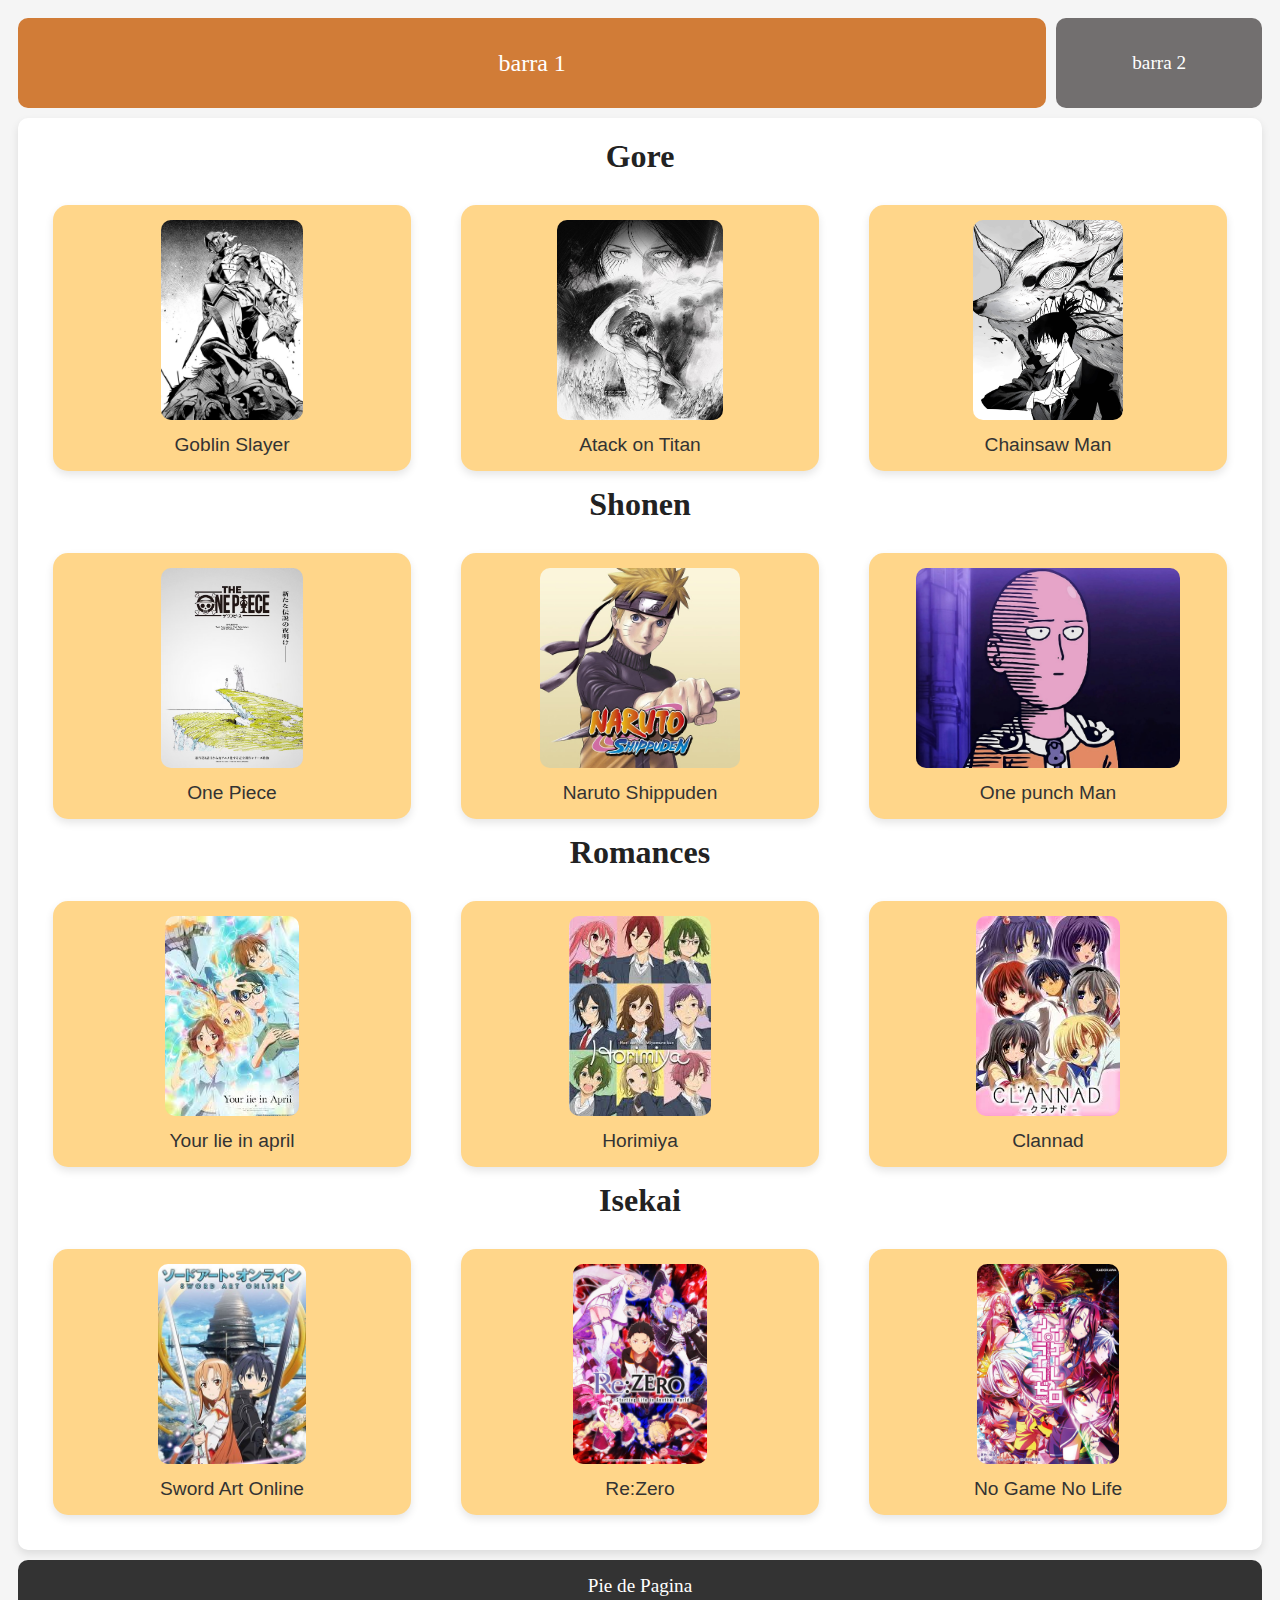
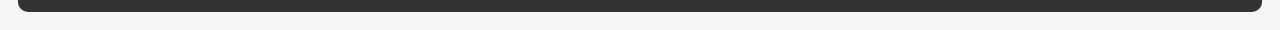
==== index.html @ 7346b4ca "Angel: Se ha retocado todo el css, y se han creado las media queris. Txt con tareas restantes actual" ====
<!DOCTYPE html>
<html lang="es">

<head>
    <meta charset="UTF-8">
    <meta name="viewport" content="width=device-width, initial-scale=1.0">
    <title>CSS Grid Layout</title>
    <link rel="stylesheet" href="./css/estructura.css">

</head>

<body>
    <div class="grid-container">
        <nav id="barra1">
            barra 1
        </nav>
        <nav id="barra2">
            barra 2
        </nav>
        <main class="main-content">

            <h2>Gore</h2> <!--Titulo de la seccion-->
            <div class="categorias">
                <div class="div">
                    <img src="img/Goblin slayer.jpg" alt="Señor con trauma de duendes y asesino con altas capacidades">
                    <p>Goblin Slayer</p>
                </div>
                <div class="div">
                    <img src="img/AOT.jpg" alt="Chaval que quiere salvar el mundo y hace un genocidio">
                    <p>Atack on Titan</p>
                </div>
                <div class="div">
                    <img src="img/Elmotosierro.jpg" alt="Un chaval mitad motosierra muy simp">
                    <p>Chainsaw Man</p>
                </div>
            </div>
            
            <h2>Shonen</h2> <!--Titulo de la seccion-->
            <div class="categorias">
                <div class="div">
                    <img src="img/onepiece.avif" alt="Señor con trauma de duendes y asesino con altas capacidades">
                    <p>One Piece</p>
                </div>
                <div class="div">
                    <img src="img/naruto.jpg" alt="Chaval que quiere salvar el mundo y hace un genocidio">
                    <p>Naruto Shippuden</p>
                </div>
                <div class="div">
                    <img src="img/onepunch.jpg" alt="Un chaval mitad motosierra muy simp">
                    <p>One punch Man</p>
                </div>
            </div>

            <h2>Romances</h2>
            <div class="categorias">
                <div class="div">
                    <img src="img\yourlieinapril.jpeg" alt="">
                    <p>Your lie in april</p>
                </div>
                <div class="div">
                    <img src="img\horimiya.jpeg" alt="">
                    <p>Horimiya</p>
                </div>
                <div class="div">
                    <img src="img\clannad.jpeg" alt="">
                    <p>Clannad</p>
                </div>
            </div>

            <h2>Isekai</h2>
            <div class="categorias">
                <div class="div">
                    <img src="img\swordartonline.jpg" alt="">
                    <p>Sword Art Online</p>
                </div>
                <div class="div">
                    <img src="img/rezero.jpg" alt="">
                    <p>Re:Zero</p>
                </div>
                <div class="div">
                    <img src="img/nogamenolife.jpg" alt="">
                    <p>No Game No Life</p>
                </div>
            </div>


        </main>

        <footer class="footer">Pie de Pagina</footer>
    </div>
</body>

</html>
---- css/estructura.css ----
:root {
    --color-fondo: #f5f5f5; /*voy a poner este color que esta mas visual*/
    --barra-1: #d17c37; /*color cualquiera para la barra, me es igual cual*/
    --barra-2: #726f6f; /*una sombrica a los efectos*/
    --series-color-fondo: #ffd68a; /*este para las tarjetas de los animes para que resalte algo*/
    --text-color: #333; /*un negro o gris para el texto*/
    --font-family-texto: 'Arial', sans-serif;
    --font-family-titulos: 'Times New Roman', Times, serif;
}

* {
    margin: 0;
    padding: 0;
    box-sizing: border-box;
}

html {
    background-color: var(--color-fondo);
}

/* Contenedor principal */
.grid-container {
    display: grid;
    grid-template-areas:
        "barra1 barra2"
        "main-content main-content"
        "footer footer";
    grid-template-rows: 10vh 1fr auto;
    grid-template-columns: 5fr 1fr;
    min-height: 100vh;
    margin: 2vh;
    gap: 10px;
}

/*estilos de las barras de busqueda, la 1 es la grande y 2 la pequeña*/
#barra1 {
    grid-area: barra1;
    background-color: var(--barra-1);
    color: white;
    text-align: center;
    display: flex;
    justify-content: center;
    align-items: center;
    font-size: 1.5rem;
    border-radius: 10px;
}

#barra2 {
    grid-area: barra2;
    background-color: var(--barra-2);
    color: white;
    display: flex;
    justify-content: center;
    align-items: center;
    font-size: 1.2rem;
    border-radius: 10px;
}

/*el main content es donde va todo y el footer lo dejamos sencillito*/
.main-content {
    grid-area: main-content;
    background-color: #fff;
    padding: 20px;
    border-radius: 10px;
    box-shadow: 0 4px 8px rgba(0, 0, 0, 0.1);
}

.footer {
    grid-area: footer;
    background-color: #333;
    color: white;
    text-align: center;
    padding: 15px;
    border-radius: 10px;
    font-size: 1.2rem;
}

/*aqui para las series, si te gusta de otra forma lo cambias tu*/
.div {
    background-color: var(--series-color-fondo);
    border-radius: 15px;
    box-shadow: 0 4px 8px rgba(0, 0, 0, 0.1);
    padding: 15px;
    margin: 15px;
    text-align: center;
    transition: transform 0.3s, box-shadow 0.3s;
}

/*de efecto dejo el hover que es el que dimos el año pasado, asi que se levanta*/
.div:hover {
    transform: translateY(-10px);
    box-shadow: 0 8px 16px rgba(0, 0, 0, 0.6);
}

.div img {
    max-width: 100%;
    height: 200px;
    border-radius: 10px;
    object-fit: cover;
}

p {
    font-size: 1.2em;
    font-family: var(--font-family-texto);
    color: var(--text-color);
    margin-top: 10px;
}

h2 {
    font-size: 2rem;
    font-family: var(--font-family-titulos);
    margin-bottom: 15px;
    color: #222;
    text-align: center;
}

/*abajo por ultimo hacemos los media queris*/
/* contenedor de las diferentes series que estan en divs */
.categorias {
    display: grid;
    gap: 20px;
    justify-content: center;
}

/* el media queri grande en 3 columnas */
@media (min-width: 1024px) {
    .categorias {
        grid-template-columns: repeat(3, 1fr);
    }
}

/* el media queri mediano en 2 columnas */
@media (min-width: 768px) and (max-width: 1023px) {
    .categorias {
        grid-template-columns: repeat(2, 1fr);
    }
}

/* el media queri pequeño en 1 columna */
@media (max-width: 767px) {
    .categorias {
        grid-template-columns: 1fr;
    }
}
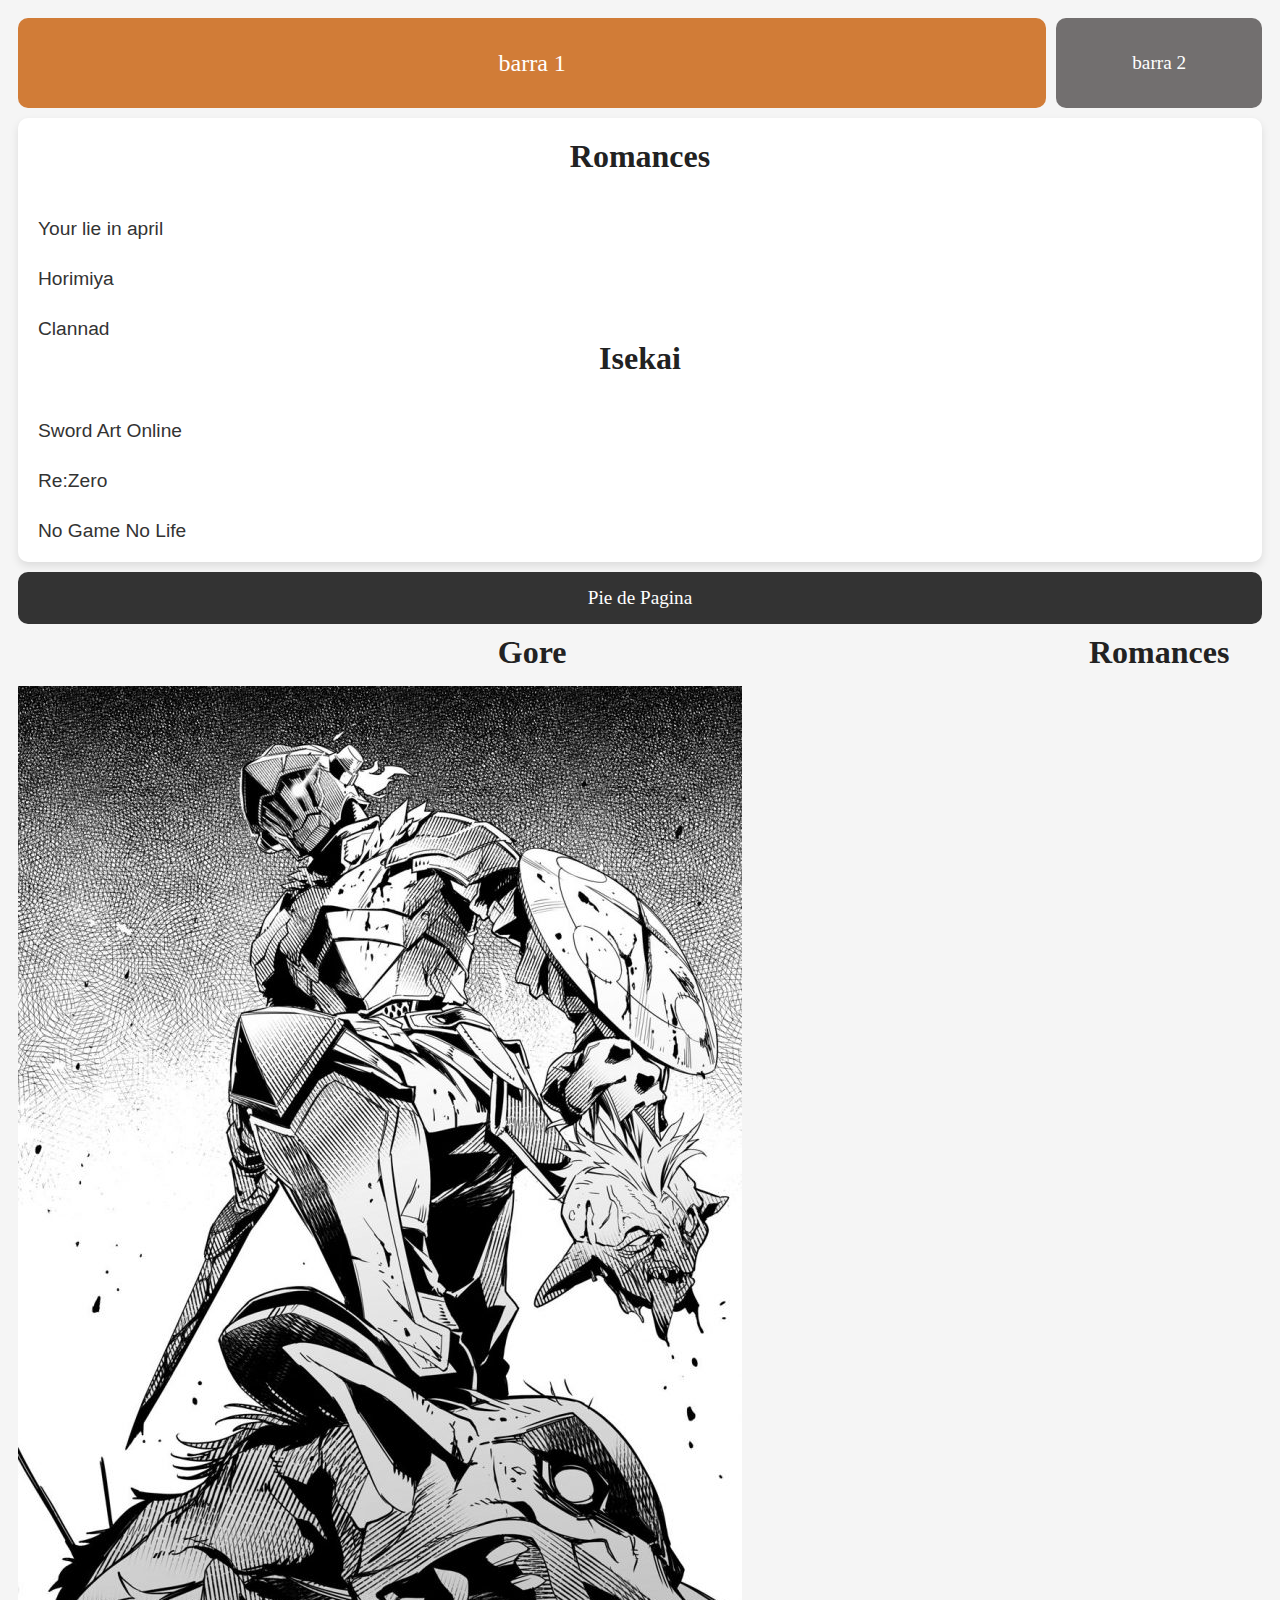
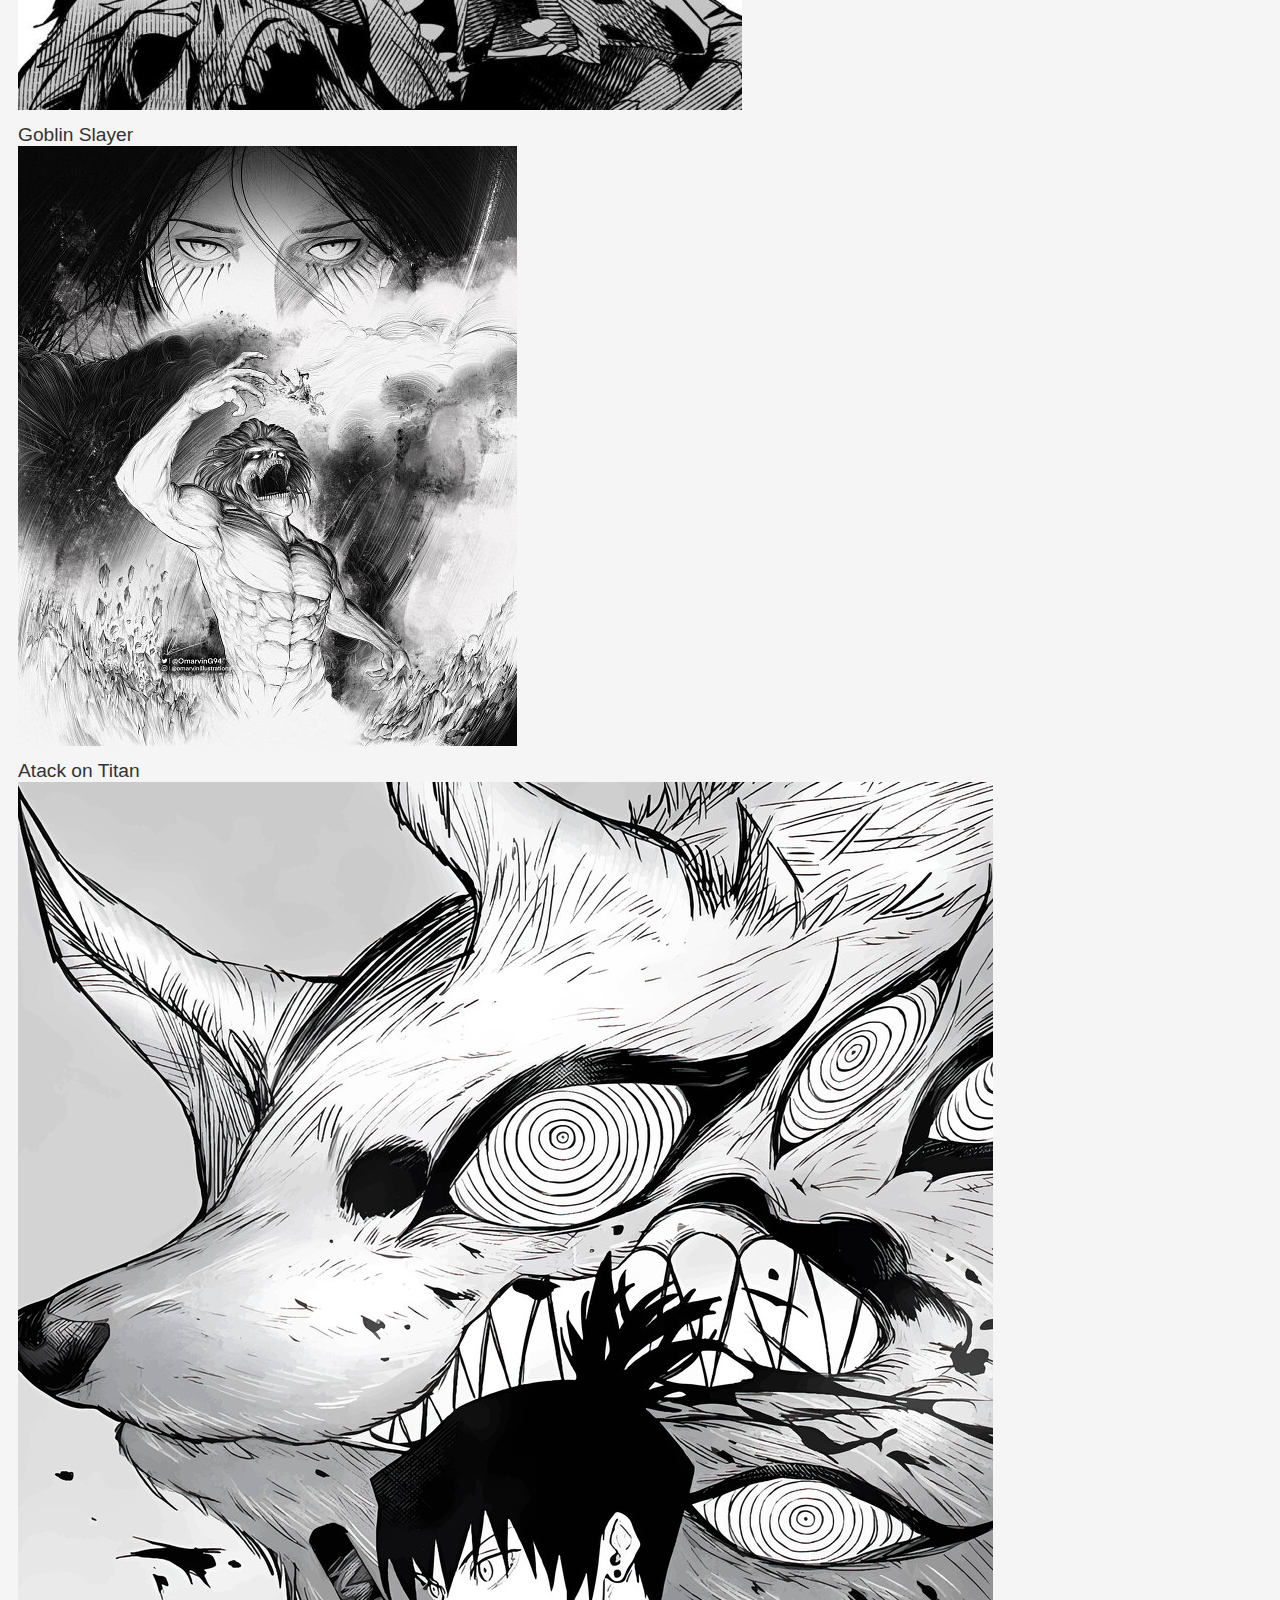
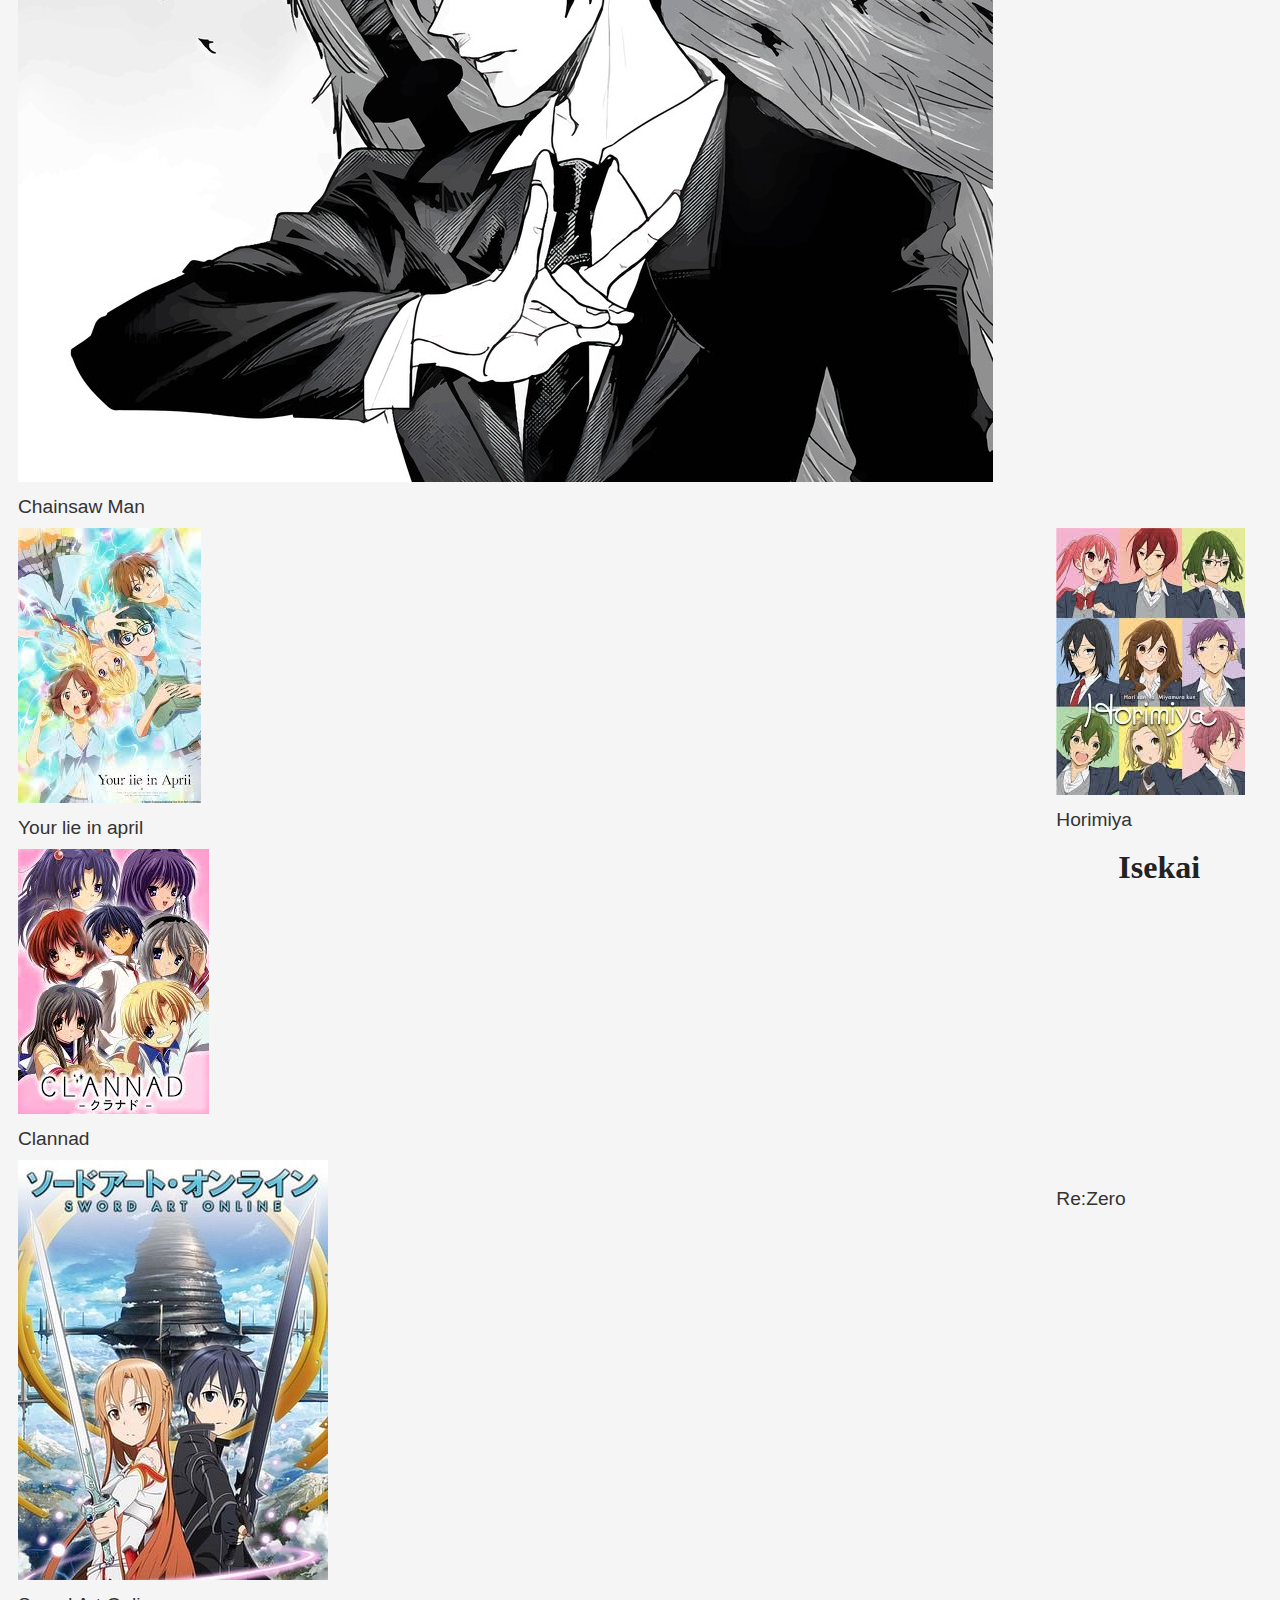
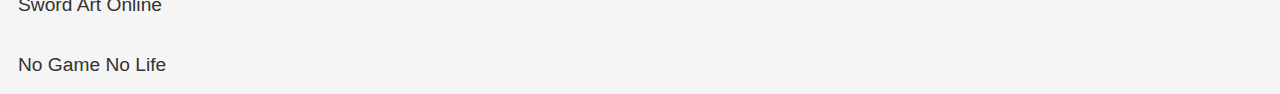
==== commit 68043170: "Pagina detalle creada." ====
--- a/index.html
+++ b/index.html
@@ -1,6 +1,5 @@
 <!DOCTYPE html>
 <html lang="es">
-
 <head>
     <meta charset="UTF-8">
     <meta name="viewport" content="width=device-width, initial-scale=1.0">
@@ -8,86 +7,90 @@
     <link rel="stylesheet" href="./css/estructura.css">
 
 </head>
+<body>
+<div class="grid-container">
+    <nav id="barra1">
+        barra 1
+    </nav>
+    <nav id="barra2">
+        barra 2
+    </nav>
+    <main class="main-content">
+        <h2>Romances</h2>
+        <div class="img">
+            <img src="C:\Users\GoodTester24\Desktop\LM\jhanime\img\yourlieinapril.jpeg" alt="">
+            <p>Your lie in april</p>  
+        </div>
+        <div class="img">
+            <img src="C:\Users\GoodTester24\Desktop\LM\jhanime\img\horimiya.jpeg" alt="">
+            <p>Horimiya</p>  
+        </div>
+        <div class="img">
+            <img src="C:\Users\GoodTester24\Desktop\LM\jhanime\img\clannad.jpeg" alt="">
+            <p>Clannad</p>  
+        </div>
+        <h2>Isekai</h2>
+        <div class="img">
+            <img src="C:\Users\GoodTester24\Desktop\LM\jhanime\img\swordartonline.jpg" alt="">
+            <p>Sword Art Online</p>  
+        </div>
+        <div class="img">
+            <img src="C:\Users\GoodTester24\Desktop\LM\jhanime\img" alt="">
+            <p>Re:Zero</p>  
+        </div>
+        <div class="img">
+            <img src="C:\Users\GoodTester24\Desktop\LM\jhanime\img" alt="">
+            <p>No Game No Life</p>  
+        </div>
+    </main>
 
-<body>
-    <div class="grid-container">
-        <nav id="barra1">
-            barra 1
-        </nav>
-        <nav id="barra2">
-            barra 2
-        </nav>
-        <main class="main-content">
+        
+        <div id="categorias">
+            <h2>Gore</h2> <!--Titulo de la seccion-->
 
-            <h2>Gore</h2> <!--Titulo de la seccion-->
-            <div class="categorias">
-                <div class="div">
-                    <img src="img/Goblin slayer.jpg" alt="Señor con trauma de duendes y asesino con altas capacidades">
-                    <p>Goblin Slayer</p>
-                </div>
-                <div class="div">
-                    <img src="img/AOT.jpg" alt="Chaval que quiere salvar el mundo y hace un genocidio">
-                    <p>Atack on Titan</p>
-                </div>
-                <div class="div">
-                    <img src="img/Elmotosierro.jpg" alt="Un chaval mitad motosierra muy simp">
-                    <p>Chainsaw Man</p>
-                </div>
+            <div class="img">
+                <img src="img/Goblin slayer.jpg" alt="Señor con trauma de duendes y asesino con altas capacidades">
+                <p>Goblin Slayer</p>
             </div>
-            
-            <h2>Shonen</h2> <!--Titulo de la seccion-->
-            <div class="categorias">
-                <div class="div">
-                    <img src="img/onepiece.avif" alt="Señor con trauma de duendes y asesino con altas capacidades">
-                    <p>One Piece</p>
-                </div>
-                <div class="div">
-                    <img src="img/naruto.jpg" alt="Chaval que quiere salvar el mundo y hace un genocidio">
-                    <p>Naruto Shippuden</p>
-                </div>
-                <div class="div">
-                    <img src="img/onepunch.jpg" alt="Un chaval mitad motosierra muy simp">
-                    <p>One punch Man</p>
-                </div>
+            <div class="img">
+                <img src="img/AOT.jpg" alt="Chaval que quiere salvar el mundo y hace un genocidio">
+                <p>Atack on Titan</p>
             </div>
+            <div class="img">
+                <img src="img/Elmotosierro.jpg" alt="Un chaval mitad motosierra muy simp">
+                <p>Chainsaw Man</p>
+            </div>
+        </div>
 
-            <h2>Romances</h2>
-            <div class="categorias">
-                <div class="div">
-                    <img src="img\yourlieinapril.jpeg" alt="">
-                    <p>Your lie in april</p>
-                </div>
-                <div class="div">
-                    <img src="img\horimiya.jpeg" alt="">
-                    <p>Horimiya</p>
-                </div>
-                <div class="div">
-                    <img src="img\clannad.jpeg" alt="">
-                    <p>Clannad</p>
-                </div>
-            </div>
+        <h2>Romances</h2>
+        <div class="img">
+            <img src="img\yourlieinapril.jpeg" alt="">
+            <p>Your lie in april</p>
+        </div>
+        <div class="img">
+            <img src="img\horimiya.jpeg" alt="">
+            <p>Horimiya</p>
+        </div>
+        <div class="img">
+            <img src="img\clannad.jpeg" alt="">
+            <p>Clannad</p>
+        </div>
+        <h2>Isekai</h2>
+        <div class="img">
+            <img src="img\swordartonline.jpg" alt="">
+            <p>Sword Art Online</p>
+        </div>
+        <div class="img">
+            <img src="img" alt="">
+            <p>Re:Zero</p>
+        </div>
+        <div class="img">
+            <img src="img" alt="">
+            <p>No Game No Life</p>
+        </div>
+    </main>
 
-            <h2>Isekai</h2>
-            <div class="categorias">
-                <div class="div">
-                    <img src="img\swordartonline.jpg" alt="">
-                    <p>Sword Art Online</p>
-                </div>
-                <div class="div">
-                    <img src="img/rezero.jpg" alt="">
-                    <p>Re:Zero</p>
-                </div>
-                <div class="div">
-                    <img src="img/nogamenolife.jpg" alt="">
-                    <p>No Game No Life</p>
-                </div>
-            </div>
-
-
-        </main>
-
-        <footer class="footer">Pie de Pagina</footer>
-    </div>
+    <footer class="footer">Pie de Pagina</footer>
+</div>
 </body>
-
 </html>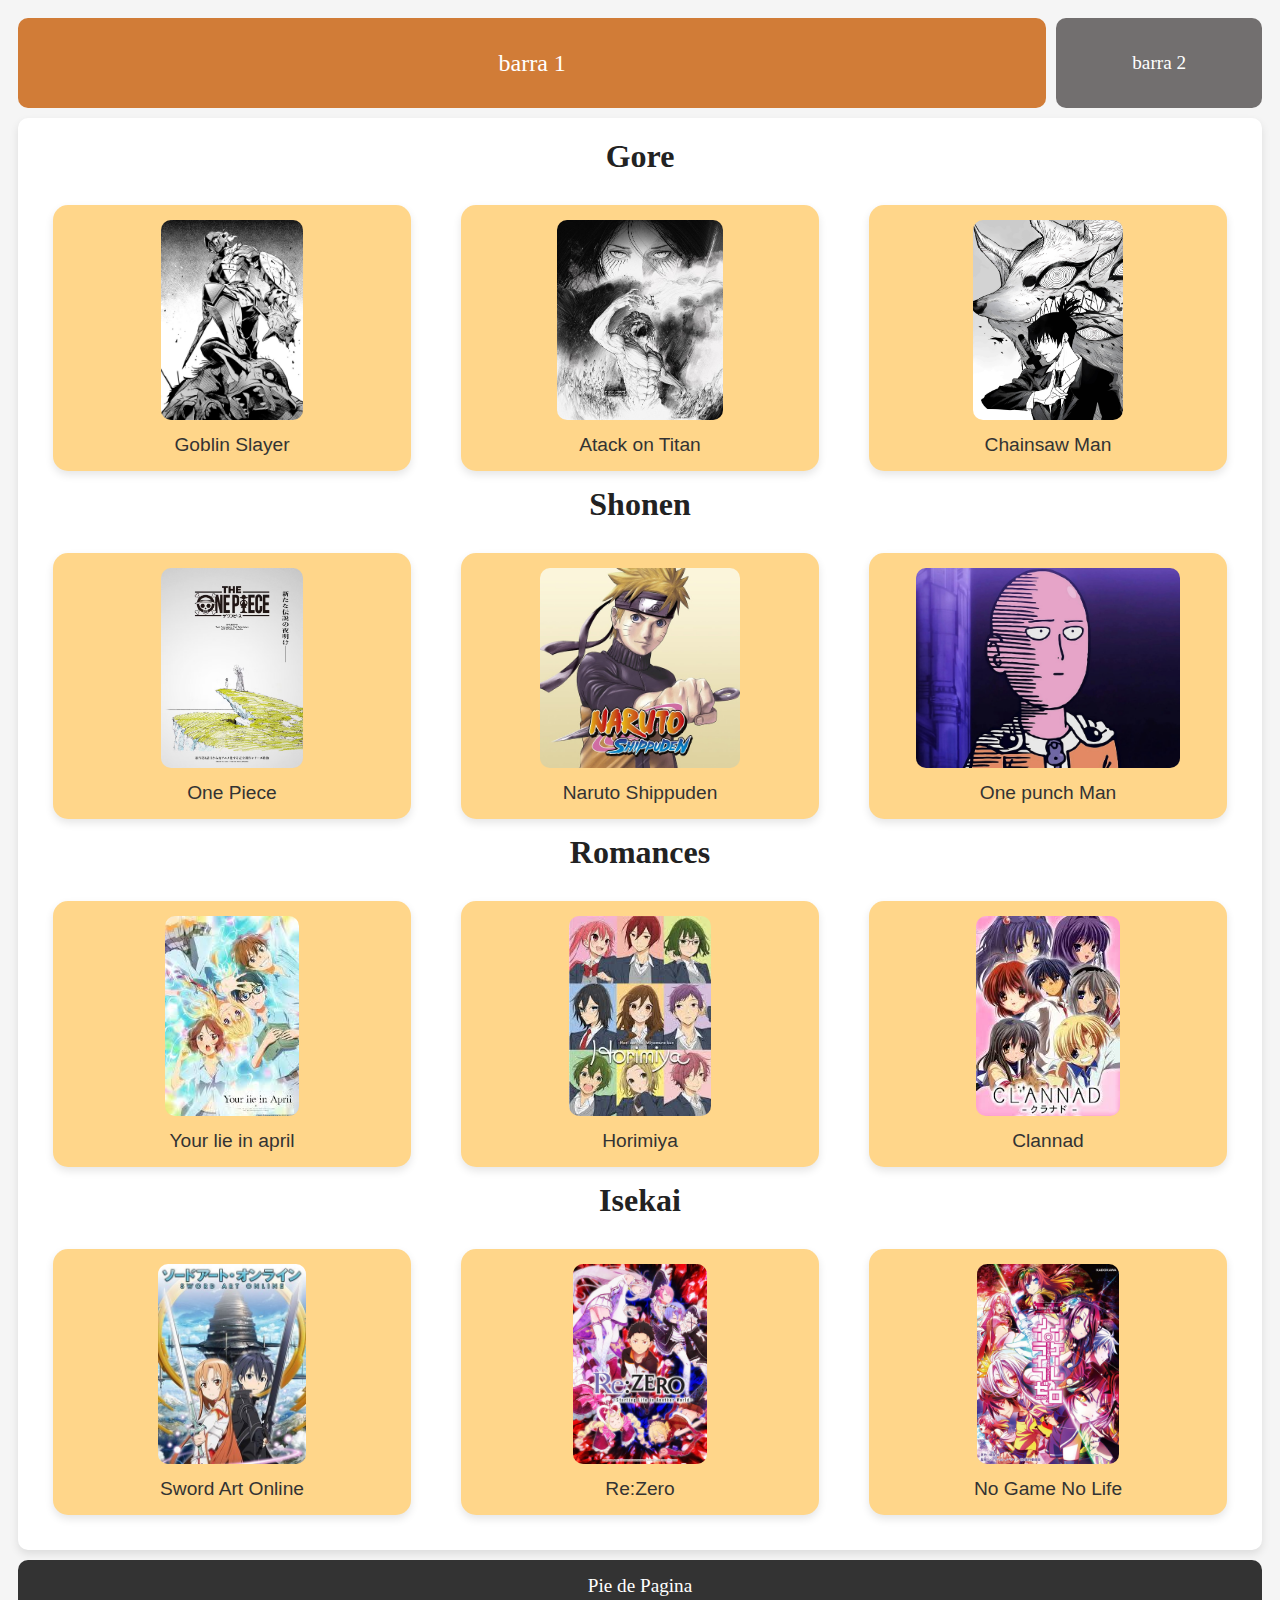
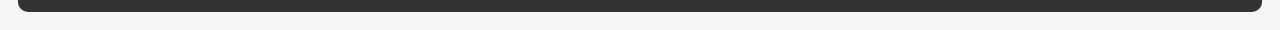
==== commit 60ffb77c: "Commit merge cambios Angel y Azael" ====
--- a/index.html
+++ b/index.html
@@ -1,5 +1,6 @@
 <!DOCTYPE html>
 <html lang="es">
+
 <head>
     <meta charset="UTF-8">
     <meta name="viewport" content="width=device-width, initial-scale=1.0">
@@ -7,90 +8,86 @@
     <link rel="stylesheet" href="./css/estructura.css">
 
 </head>
+
 <body>
-<div class="grid-container">
-    <nav id="barra1">
-        barra 1
-    </nav>
-    <nav id="barra2">
-        barra 2
-    </nav>
-    <main class="main-content">
-        <h2>Romances</h2>
-        <div class="img">
-            <img src="C:\Users\GoodTester24\Desktop\LM\jhanime\img\yourlieinapril.jpeg" alt="">
-            <p>Your lie in april</p>  
-        </div>
-        <div class="img">
-            <img src="C:\Users\GoodTester24\Desktop\LM\jhanime\img\horimiya.jpeg" alt="">
-            <p>Horimiya</p>  
-        </div>
-        <div class="img">
-            <img src="C:\Users\GoodTester24\Desktop\LM\jhanime\img\clannad.jpeg" alt="">
-            <p>Clannad</p>  
-        </div>
-        <h2>Isekai</h2>
-        <div class="img">
-            <img src="C:\Users\GoodTester24\Desktop\LM\jhanime\img\swordartonline.jpg" alt="">
-            <p>Sword Art Online</p>  
-        </div>
-        <div class="img">
-            <img src="C:\Users\GoodTester24\Desktop\LM\jhanime\img" alt="">
-            <p>Re:Zero</p>  
-        </div>
-        <div class="img">
-            <img src="C:\Users\GoodTester24\Desktop\LM\jhanime\img" alt="">
-            <p>No Game No Life</p>  
-        </div>
-    </main>
+    <div class="grid-container">
+        <nav id="barra1">
+            barra 1
+        </nav>
+        <nav id="barra2">
+            barra 2
+        </nav>
+        <main class="main-content">
 
-        
-        <div id="categorias">
             <h2>Gore</h2> <!--Titulo de la seccion-->
+            <div class="categorias">
+                <div class="div">
+                    <img src="img/Goblin slayer.jpg" alt="Señor con trauma de duendes y asesino con altas capacidades">
+                    <p>Goblin Slayer</p>
+                </div>
+                <div class="div">
+                    <img src="img/AOT.jpg" alt="Chaval que quiere salvar el mundo y hace un genocidio">
+                    <p>Atack on Titan</p>
+                </div>
+                <div class="div">
+                    <img src="img/Elmotosierro.jpg" alt="Un chaval mitad motosierra muy simp">
+                    <p>Chainsaw Man</p>
+                </div>
+            </div>
+            
+            <h2>Shonen</h2> <!--Titulo de la seccion-->
+            <div class="categorias">
+                <div class="div">
+                    <img src="img/onepiece.avif" alt="Señor con trauma de duendes y asesino con altas capacidades">
+                    <p>One Piece</p>
+                </div>
+                <div class="div">
+                    <img src="img/naruto.jpg" alt="Chaval que quiere salvar el mundo y hace un genocidio">
+                    <p>Naruto Shippuden</p>
+                </div>
+                <div class="div">
+                    <img src="img/onepunch.jpg" alt="Un chaval mitad motosierra muy simp">
+                    <p>One punch Man</p>
+                </div>
+            </div>
 
-            <div class="img">
-                <img src="img/Goblin slayer.jpg" alt="Señor con trauma de duendes y asesino con altas capacidades">
-                <p>Goblin Slayer</p>
+            <h2>Romances</h2>
+            <div class="categorias">
+                <div class="div">
+                    <img src="img\yourlieinapril.jpeg" alt="">
+                    <p>Your lie in april</p>
+                </div>
+                <div class="div">
+                    <img src="img\horimiya.jpeg" alt="">
+                    <p>Horimiya</p>
+                </div>
+                <div class="div">
+                    <img src="img\clannad.jpeg" alt="">
+                    <p>Clannad</p>
+                </div>
             </div>
-            <div class="img">
-                <img src="img/AOT.jpg" alt="Chaval que quiere salvar el mundo y hace un genocidio">
-                <p>Atack on Titan</p>
+
+            <h2>Isekai</h2>
+            <div class="categorias">
+                <div class="div">
+                    <img src="img\swordartonline.jpg" alt="">
+                    <p>Sword Art Online</p>
+                </div>
+                <div class="div">
+                    <img src="img/rezero.jpg" alt="">
+                    <p>Re:Zero</p>
+                </div>
+                <div class="div">
+                    <img src="img/nogamenolife.jpg" alt="">
+                    <p>No Game No Life</p>
+                </div>
             </div>
-            <div class="img">
-                <img src="img/Elmotosierro.jpg" alt="Un chaval mitad motosierra muy simp">
-                <p>Chainsaw Man</p>
-            </div>
-        </div>
 
-        <h2>Romances</h2>
-        <div class="img">
-            <img src="img\yourlieinapril.jpeg" alt="">
-            <p>Your lie in april</p>
-        </div>
-        <div class="img">
-            <img src="img\horimiya.jpeg" alt="">
-            <p>Horimiya</p>
-        </div>
-        <div class="img">
-            <img src="img\clannad.jpeg" alt="">
-            <p>Clannad</p>
-        </div>
-        <h2>Isekai</h2>
-        <div class="img">
-            <img src="img\swordartonline.jpg" alt="">
-            <p>Sword Art Online</p>
-        </div>
-        <div class="img">
-            <img src="img" alt="">
-            <p>Re:Zero</p>
-        </div>
-        <div class="img">
-            <img src="img" alt="">
-            <p>No Game No Life</p>
-        </div>
-    </main>
 
-    <footer class="footer">Pie de Pagina</footer>
-</div>
+        </main>
+
+        <footer class="footer">Pie de Pagina</footer>
+    </div>
 </body>
+
 </html>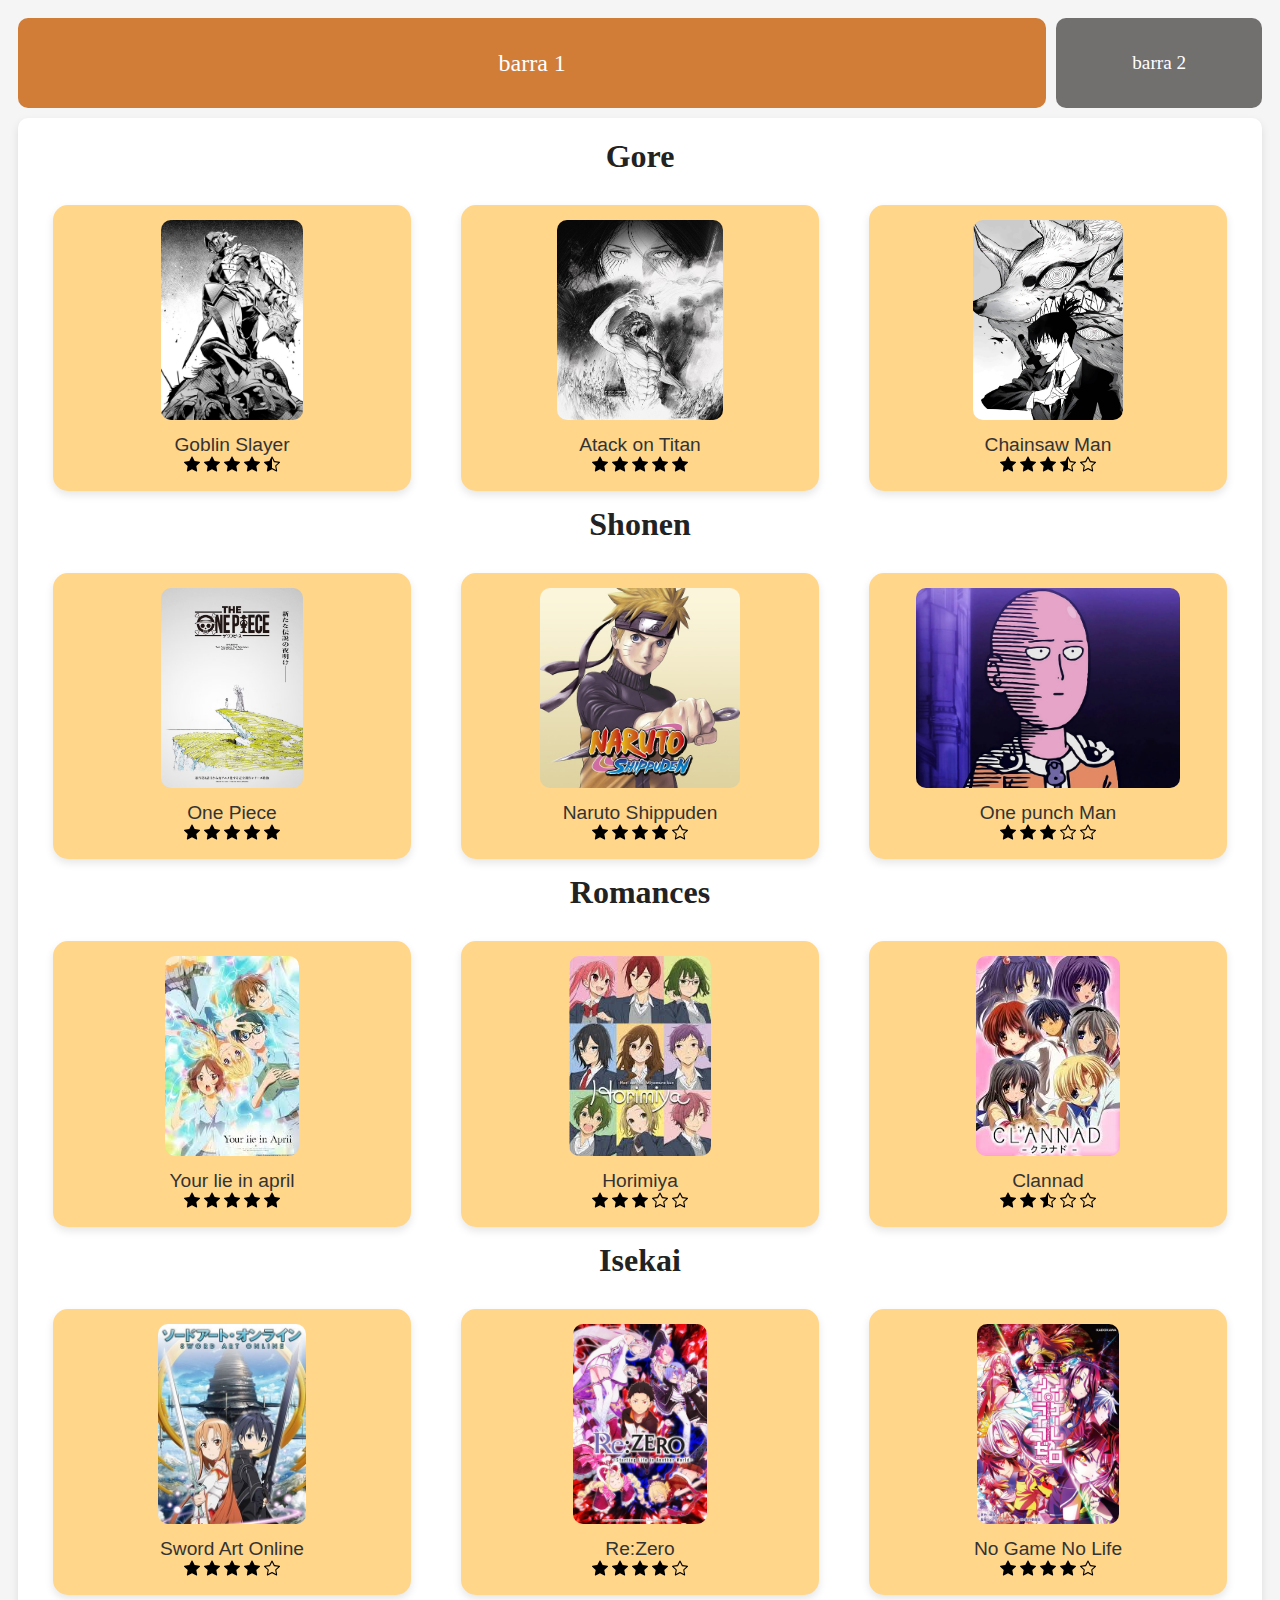
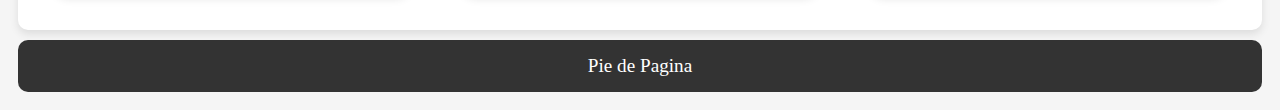
==== commit c974c275: "Estrellitas del bootstrap añadidas -Angel." ====
--- a/index.html
+++ b/index.html
@@ -24,30 +24,181 @@
                 <div class="div">
                     <img src="img/Goblin slayer.jpg" alt="Señor con trauma de duendes y asesino con altas capacidades">
                     <p>Goblin Slayer</p>
+                    <svg xmlns="http://www.w3.org/2000/svg" width="16" height="16" fill="currentColor"
+                        class="bi bi-star-fill" viewBox="0 0 16 16">
+                        <path
+                            d="M3.612 15.443c-.386.198-.824-.149-.746-.592l.83-4.73L.173 6.765c-.329-.314-.158-.888.283-.95l4.898-.696L7.538.792c.197-.39.73-.39.927 0l2.184 4.327 4.898.696c.441.062.612.636.282.95l-3.522 3.356.83 4.73c.078.443-.36.79-.746.592L8 13.187l-4.389 2.256z" />
+                    </svg>
+                    <svg xmlns="http://www.w3.org/2000/svg" width="16" height="16" fill="currentColor"
+                        class="bi bi-star-fill" viewBox="0 0 16 16">
+                        <path
+                            d="M3.612 15.443c-.386.198-.824-.149-.746-.592l.83-4.73L.173 6.765c-.329-.314-.158-.888.283-.95l4.898-.696L7.538.792c.197-.39.73-.39.927 0l2.184 4.327 4.898.696c.441.062.612.636.282.95l-3.522 3.356.83 4.73c.078.443-.36.79-.746.592L8 13.187l-4.389 2.256z" />
+                    </svg>
+                    <svg xmlns="http://www.w3.org/2000/svg" width="16" height="16" fill="currentColor"
+                        class="bi bi-star-fill" viewBox="0 0 16 16">
+                        <path
+                            d="M3.612 15.443c-.386.198-.824-.149-.746-.592l.83-4.73L.173 6.765c-.329-.314-.158-.888.283-.95l4.898-.696L7.538.792c.197-.39.73-.39.927 0l2.184 4.327 4.898.696c.441.062.612.636.282.95l-3.522 3.356.83 4.73c.078.443-.36.79-.746.592L8 13.187l-4.389 2.256z" />
+                    </svg>
+                    <svg xmlns="http://www.w3.org/2000/svg" width="16" height="16" fill="currentColor"
+                        class="bi bi-star-fill" viewBox="0 0 16 16">
+                        <path
+                            d="M3.612 15.443c-.386.198-.824-.149-.746-.592l.83-4.73L.173 6.765c-.329-.314-.158-.888.283-.95l4.898-.696L7.538.792c.197-.39.73-.39.927 0l2.184 4.327 4.898.696c.441.062.612.636.282.95l-3.522 3.356.83 4.73c.078.443-.36.79-.746.592L8 13.187l-4.389 2.256z" />
+                    </svg>
+                    <svg xmlns="http://www.w3.org/2000/svg" width="16" height="16" fill="currentColor"
+                        class="bi bi-star-half" viewBox="0 0 16 16">
+                        <path
+                            d="M5.354 5.119 7.538.792A.52.52 0 0 1 8 .5c.183 0 .366.097.465.292l2.184 4.327 4.898.696A.54.54 0 0 1 16 6.32a.55.55 0 0 1-.17.445l-3.523 3.356.83 4.73c.078.443-.36.79-.746.592L8 13.187l-4.389 2.256a.5.5 0 0 1-.146.05c-.342.06-.668-.254-.6-.642l.83-4.73L.173 6.765a.55.55 0 0 1-.172-.403.6.6 0 0 1 .085-.302.51.51 0 0 1 .37-.245zM8 12.027a.5.5 0 0 1 .232.056l3.686 1.894-.694-3.957a.56.56 0 0 1 .162-.505l2.907-2.77-4.052-.576a.53.53 0 0 1-.393-.288L8.001 2.223 8 2.226z" />
+                    </svg>
+
                 </div>
                 <div class="div">
                     <img src="img/AOT.jpg" alt="Chaval que quiere salvar el mundo y hace un genocidio">
                     <p>Atack on Titan</p>
+                    <svg xmlns="http://www.w3.org/2000/svg" width="16" height="16" fill="currentColor"
+                        class="bi bi-star-fill" viewBox="0 0 16 16">
+                        <path
+                            d="M3.612 15.443c-.386.198-.824-.149-.746-.592l.83-4.73L.173 6.765c-.329-.314-.158-.888.283-.95l4.898-.696L7.538.792c.197-.39.73-.39.927 0l2.184 4.327 4.898.696c.441.062.612.636.282.95l-3.522 3.356.83 4.73c.078.443-.36.79-.746.592L8 13.187l-4.389 2.256z" />
+                    </svg>
+                    <svg xmlns="http://www.w3.org/2000/svg" width="16" height="16" fill="currentColor"
+                        class="bi bi-star-fill" viewBox="0 0 16 16">
+                        <path
+                            d="M3.612 15.443c-.386.198-.824-.149-.746-.592l.83-4.73L.173 6.765c-.329-.314-.158-.888.283-.95l4.898-.696L7.538.792c.197-.39.73-.39.927 0l2.184 4.327 4.898.696c.441.062.612.636.282.95l-3.522 3.356.83 4.73c.078.443-.36.79-.746.592L8 13.187l-4.389 2.256z" />
+                    </svg>
+                    <svg xmlns="http://www.w3.org/2000/svg" width="16" height="16" fill="currentColor"
+                        class="bi bi-star-fill" viewBox="0 0 16 16">
+                        <path
+                            d="M3.612 15.443c-.386.198-.824-.149-.746-.592l.83-4.73L.173 6.765c-.329-.314-.158-.888.283-.95l4.898-.696L7.538.792c.197-.39.73-.39.927 0l2.184 4.327 4.898.696c.441.062.612.636.282.95l-3.522 3.356.83 4.73c.078.443-.36.79-.746.592L8 13.187l-4.389 2.256z" />
+                    </svg>
+                    <svg xmlns="http://www.w3.org/2000/svg" width="16" height="16" fill="currentColor"
+                        class="bi bi-star-fill" viewBox="0 0 16 16">
+                        <path
+                            d="M3.612 15.443c-.386.198-.824-.149-.746-.592l.83-4.73L.173 6.765c-.329-.314-.158-.888.283-.95l4.898-.696L7.538.792c.197-.39.73-.39.927 0l2.184 4.327 4.898.696c.441.062.612.636.282.95l-3.522 3.356.83 4.73c.078.443-.36.79-.746.592L8 13.187l-4.389 2.256z" />
+                    </svg>
+                    <svg xmlns="http://www.w3.org/2000/svg" width="16" height="16" fill="currentColor"
+                        class="bi bi-star-fill" viewBox="0 0 16 16">
+                        <path
+                            d="M3.612 15.443c-.386.198-.824-.149-.746-.592l.83-4.73L.173 6.765c-.329-.314-.158-.888.283-.95l4.898-.696L7.538.792c.197-.39.73-.39.927 0l2.184 4.327 4.898.696c.441.062.612.636.282.95l-3.522 3.356.83 4.73c.078.443-.36.79-.746.592L8 13.187l-4.389 2.256z" />
+                    </svg>
                 </div>
                 <div class="div">
                     <img src="img/Elmotosierro.jpg" alt="Un chaval mitad motosierra muy simp">
                     <p>Chainsaw Man</p>
+                    <svg xmlns="http://www.w3.org/2000/svg" width="16" height="16" fill="currentColor"
+                        class="bi bi-star-fill" viewBox="0 0 16 16">
+                        <path
+                            d="M3.612 15.443c-.386.198-.824-.149-.746-.592l.83-4.73L.173 6.765c-.329-.314-.158-.888.283-.95l4.898-.696L7.538.792c.197-.39.73-.39.927 0l2.184 4.327 4.898.696c.441.062.612.636.282.95l-3.522 3.356.83 4.73c.078.443-.36.79-.746.592L8 13.187l-4.389 2.256z" />
+                    </svg>
+                    <svg xmlns="http://www.w3.org/2000/svg" width="16" height="16" fill="currentColor"
+                        class="bi bi-star-fill" viewBox="0 0 16 16">
+                        <path
+                            d="M3.612 15.443c-.386.198-.824-.149-.746-.592l.83-4.73L.173 6.765c-.329-.314-.158-.888.283-.95l4.898-.696L7.538.792c.197-.39.73-.39.927 0l2.184 4.327 4.898.696c.441.062.612.636.282.95l-3.522 3.356.83 4.73c.078.443-.36.79-.746.592L8 13.187l-4.389 2.256z" />
+                    </svg>
+                    <svg xmlns="http://www.w3.org/2000/svg" width="16" height="16" fill="currentColor"
+                        class="bi bi-star-fill" viewBox="0 0 16 16">
+                        <path
+                            d="M3.612 15.443c-.386.198-.824-.149-.746-.592l.83-4.73L.173 6.765c-.329-.314-.158-.888.283-.95l4.898-.696L7.538.792c.197-.39.73-.39.927 0l2.184 4.327 4.898.696c.441.062.612.636.282.95l-3.522 3.356.83 4.73c.078.443-.36.79-.746.592L8 13.187l-4.389 2.256z" />
+                    </svg>
+                    <svg xmlns="http://www.w3.org/2000/svg" width="16" height="16" fill="currentColor"
+                        class="bi bi-star-half" viewBox="0 0 16 16">
+                        <path
+                            d="M5.354 5.119 7.538.792A.52.52 0 0 1 8 .5c.183 0 .366.097.465.292l2.184 4.327 4.898.696A.54.54 0 0 1 16 6.32a.55.55 0 0 1-.17.445l-3.523 3.356.83 4.73c.078.443-.36.79-.746.592L8 13.187l-4.389 2.256a.5.5 0 0 1-.146.05c-.342.06-.668-.254-.6-.642l.83-4.73L.173 6.765a.55.55 0 0 1-.172-.403.6.6 0 0 1 .085-.302.51.51 0 0 1 .37-.245zM8 12.027a.5.5 0 0 1 .232.056l3.686 1.894-.694-3.957a.56.56 0 0 1 .162-.505l2.907-2.77-4.052-.576a.53.53 0 0 1-.393-.288L8.001 2.223 8 2.226z" />
+                    </svg>
+                    <svg xmlns="http://www.w3.org/2000/svg" width="16" height="16" fill="currentColor"
+                        class="bi bi-star" viewBox="0 0 16 16">
+                        <path
+                            d="M2.866 14.85c-.078.444.36.791.746.593l4.39-2.256 4.389 2.256c.386.198.824-.149.746-.592l-.83-4.73 3.522-3.356c.33-.314.16-.888-.282-.95l-4.898-.696L8.465.792a.513.513 0 0 0-.927 0L5.354 5.12l-4.898.696c-.441.062-.612.636-.283.95l3.523 3.356-.83 4.73zm4.905-2.767-3.686 1.894.694-3.957a.56.56 0 0 0-.163-.505L1.71 6.745l4.052-.576a.53.53 0 0 0 .393-.288L8 2.223l1.847 3.658a.53.53 0 0 0 .393.288l4.052.575-2.906 2.77a.56.56 0 0 0-.163.506l.694 3.957-3.686-1.894a.5.5 0 0 0-.461 0z" />
+                    </svg>
                 </div>
             </div>
-            
+
             <h2>Shonen</h2> <!--Titulo de la seccion-->
             <div class="categorias">
                 <div class="div">
                     <img src="img/onepiece.avif" alt="Señor con trauma de duendes y asesino con altas capacidades">
                     <p>One Piece</p>
+                    <svg xmlns="http://www.w3.org/2000/svg" width="16" height="16" fill="currentColor"
+                        class="bi bi-star-fill" viewBox="0 0 16 16">
+                        <path
+                            d="M3.612 15.443c-.386.198-.824-.149-.746-.592l.83-4.73L.173 6.765c-.329-.314-.158-.888.283-.95l4.898-.696L7.538.792c.197-.39.73-.39.927 0l2.184 4.327 4.898.696c.441.062.612.636.282.95l-3.522 3.356.83 4.73c.078.443-.36.79-.746.592L8 13.187l-4.389 2.256z" />
+                    </svg>
+                    <svg xmlns="http://www.w3.org/2000/svg" width="16" height="16" fill="currentColor"
+                        class="bi bi-star-fill" viewBox="0 0 16 16">
+                        <path
+                            d="M3.612 15.443c-.386.198-.824-.149-.746-.592l.83-4.73L.173 6.765c-.329-.314-.158-.888.283-.95l4.898-.696L7.538.792c.197-.39.73-.39.927 0l2.184 4.327 4.898.696c.441.062.612.636.282.95l-3.522 3.356.83 4.73c.078.443-.36.79-.746.592L8 13.187l-4.389 2.256z" />
+                    </svg>
+                    <svg xmlns="http://www.w3.org/2000/svg" width="16" height="16" fill="currentColor"
+                        class="bi bi-star-fill" viewBox="0 0 16 16">
+                        <path
+                            d="M3.612 15.443c-.386.198-.824-.149-.746-.592l.83-4.73L.173 6.765c-.329-.314-.158-.888.283-.95l4.898-.696L7.538.792c.197-.39.73-.39.927 0l2.184 4.327 4.898.696c.441.062.612.636.282.95l-3.522 3.356.83 4.73c.078.443-.36.79-.746.592L8 13.187l-4.389 2.256z" />
+                    </svg>
+                    <svg xmlns="http://www.w3.org/2000/svg" width="16" height="16" fill="currentColor"
+                        class="bi bi-star-fill" viewBox="0 0 16 16">
+                        <path
+                            d="M3.612 15.443c-.386.198-.824-.149-.746-.592l.83-4.73L.173 6.765c-.329-.314-.158-.888.283-.95l4.898-.696L7.538.792c.197-.39.73-.39.927 0l2.184 4.327 4.898.696c.441.062.612.636.282.95l-3.522 3.356.83 4.73c.078.443-.36.79-.746.592L8 13.187l-4.389 2.256z" />
+                    </svg>
+                    <svg xmlns="http://www.w3.org/2000/svg" width="16" height="16" fill="currentColor"
+                        class="bi bi-star-fill" viewBox="0 0 16 16">
+                        <path
+                            d="M3.612 15.443c-.386.198-.824-.149-.746-.592l.83-4.73L.173 6.765c-.329-.314-.158-.888.283-.95l4.898-.696L7.538.792c.197-.39.73-.39.927 0l2.184 4.327 4.898.696c.441.062.612.636.282.95l-3.522 3.356.83 4.73c.078.443-.36.79-.746.592L8 13.187l-4.389 2.256z" />
+                    </svg>
                 </div>
                 <div class="div">
                     <img src="img/naruto.jpg" alt="Chaval que quiere salvar el mundo y hace un genocidio">
                     <p>Naruto Shippuden</p>
+                    <svg xmlns="http://www.w3.org/2000/svg" width="16" height="16" fill="currentColor"
+                        class="bi bi-star-fill" viewBox="0 0 16 16">
+                        <path
+                            d="M3.612 15.443c-.386.198-.824-.149-.746-.592l.83-4.73L.173 6.765c-.329-.314-.158-.888.283-.95l4.898-.696L7.538.792c.197-.39.73-.39.927 0l2.184 4.327 4.898.696c.441.062.612.636.282.95l-3.522 3.356.83 4.73c.078.443-.36.79-.746.592L8 13.187l-4.389 2.256z" />
+                    </svg>
+                    <svg xmlns="http://www.w3.org/2000/svg" width="16" height="16" fill="currentColor"
+                        class="bi bi-star-fill" viewBox="0 0 16 16">
+                        <path
+                            d="M3.612 15.443c-.386.198-.824-.149-.746-.592l.83-4.73L.173 6.765c-.329-.314-.158-.888.283-.95l4.898-.696L7.538.792c.197-.39.73-.39.927 0l2.184 4.327 4.898.696c.441.062.612.636.282.95l-3.522 3.356.83 4.73c.078.443-.36.79-.746.592L8 13.187l-4.389 2.256z" />
+                    </svg>
+                    <svg xmlns="http://www.w3.org/2000/svg" width="16" height="16" fill="currentColor"
+                        class="bi bi-star-fill" viewBox="0 0 16 16">
+                        <path
+                            d="M3.612 15.443c-.386.198-.824-.149-.746-.592l.83-4.73L.173 6.765c-.329-.314-.158-.888.283-.95l4.898-.696L7.538.792c.197-.39.73-.39.927 0l2.184 4.327 4.898.696c.441.062.612.636.282.95l-3.522 3.356.83 4.73c.078.443-.36.79-.746.592L8 13.187l-4.389 2.256z" />
+                    </svg>
+                    <svg xmlns="http://www.w3.org/2000/svg" width="16" height="16" fill="currentColor"
+                        class="bi bi-star-fill" viewBox="0 0 16 16">
+                        <path
+                            d="M3.612 15.443c-.386.198-.824-.149-.746-.592l.83-4.73L.173 6.765c-.329-.314-.158-.888.283-.95l4.898-.696L7.538.792c.197-.39.73-.39.927 0l2.184 4.327 4.898.696c.441.062.612.636.282.95l-3.522 3.356.83 4.73c.078.443-.36.79-.746.592L8 13.187l-4.389 2.256z" />
+                    </svg>
+                    <svg xmlns="http://www.w3.org/2000/svg" width="16" height="16" fill="currentColor"
+                        class="bi bi-star" viewBox="0 0 16 16">
+                        <path
+                            d="M2.866 14.85c-.078.444.36.791.746.593l4.39-2.256 4.389 2.256c.386.198.824-.149.746-.592l-.83-4.73 3.522-3.356c.33-.314.16-.888-.282-.95l-4.898-.696L8.465.792a.513.513 0 0 0-.927 0L5.354 5.12l-4.898.696c-.441.062-.612.636-.283.95l3.523 3.356-.83 4.73zm4.905-2.767-3.686 1.894.694-3.957a.56.56 0 0 0-.163-.505L1.71 6.745l4.052-.576a.53.53 0 0 0 .393-.288L8 2.223l1.847 3.658a.53.53 0 0 0 .393.288l4.052.575-2.906 2.77a.56.56 0 0 0-.163.506l.694 3.957-3.686-1.894a.5.5 0 0 0-.461 0z" />
+                    </svg>
                 </div>
                 <div class="div">
                     <img src="img/onepunch.jpg" alt="Un chaval mitad motosierra muy simp">
                     <p>One punch Man</p>
+                    <svg xmlns="http://www.w3.org/2000/svg" width="16" height="16" fill="currentColor"
+                        class="bi bi-star-fill" viewBox="0 0 16 16">
+                        <path
+                            d="M3.612 15.443c-.386.198-.824-.149-.746-.592l.83-4.73L.173 6.765c-.329-.314-.158-.888.283-.95l4.898-.696L7.538.792c.197-.39.73-.39.927 0l2.184 4.327 4.898.696c.441.062.612.636.282.95l-3.522 3.356.83 4.73c.078.443-.36.79-.746.592L8 13.187l-4.389 2.256z" />
+                    </svg>
+                    <svg xmlns="http://www.w3.org/2000/svg" width="16" height="16" fill="currentColor"
+                        class="bi bi-star-fill" viewBox="0 0 16 16">
+                        <path
+                            d="M3.612 15.443c-.386.198-.824-.149-.746-.592l.83-4.73L.173 6.765c-.329-.314-.158-.888.283-.95l4.898-.696L7.538.792c.197-.39.73-.39.927 0l2.184 4.327 4.898.696c.441.062.612.636.282.95l-3.522 3.356.83 4.73c.078.443-.36.79-.746.592L8 13.187l-4.389 2.256z" />
+                    </svg>
+                    <svg xmlns="http://www.w3.org/2000/svg" width="16" height="16" fill="currentColor"
+                        class="bi bi-star-fill" viewBox="0 0 16 16">
+                        <path
+                            d="M3.612 15.443c-.386.198-.824-.149-.746-.592l.83-4.73L.173 6.765c-.329-.314-.158-.888.283-.95l4.898-.696L7.538.792c.197-.39.73-.39.927 0l2.184 4.327 4.898.696c.441.062.612.636.282.95l-3.522 3.356.83 4.73c.078.443-.36.79-.746.592L8 13.187l-4.389 2.256z" />
+                    </svg>
+                    <svg xmlns="http://www.w3.org/2000/svg" width="16" height="16" fill="currentColor"
+                        class="bi bi-star" viewBox="0 0 16 16">
+                        <path
+                            d="M2.866 14.85c-.078.444.36.791.746.593l4.39-2.256 4.389 2.256c.386.198.824-.149.746-.592l-.83-4.73 3.522-3.356c.33-.314.16-.888-.282-.95l-4.898-.696L8.465.792a.513.513 0 0 0-.927 0L5.354 5.12l-4.898.696c-.441.062-.612.636-.283.95l3.523 3.356-.83 4.73zm4.905-2.767-3.686 1.894.694-3.957a.56.56 0 0 0-.163-.505L1.71 6.745l4.052-.576a.53.53 0 0 0 .393-.288L8 2.223l1.847 3.658a.53.53 0 0 0 .393.288l4.052.575-2.906 2.77a.56.56 0 0 0-.163.506l.694 3.957-3.686-1.894a.5.5 0 0 0-.461 0z" />
+                    </svg>
+                    <svg xmlns="http://www.w3.org/2000/svg" width="16" height="16" fill="currentColor"
+                        class="bi bi-star" viewBox="0 0 16 16">
+                        <path
+                            d="M2.866 14.85c-.078.444.36.791.746.593l4.39-2.256 4.389 2.256c.386.198.824-.149.746-.592l-.83-4.73 3.522-3.356c.33-.314.16-.888-.282-.95l-4.898-.696L8.465.792a.513.513 0 0 0-.927 0L5.354 5.12l-4.898.696c-.441.062-.612.636-.283.95l3.523 3.356-.83 4.73zm4.905-2.767-3.686 1.894.694-3.957a.56.56 0 0 0-.163-.505L1.71 6.745l4.052-.576a.53.53 0 0 0 .393-.288L8 2.223l1.847 3.658a.53.53 0 0 0 .393.288l4.052.575-2.906 2.77a.56.56 0 0 0-.163.506l.694 3.957-3.686-1.894a.5.5 0 0 0-.461 0z" />
+                    </svg>
                 </div>
             </div>
 
@@ -56,14 +207,89 @@
                 <div class="div">
                     <img src="img\yourlieinapril.jpeg" alt="">
                     <p>Your lie in april</p>
+                    <svg xmlns="http://www.w3.org/2000/svg" width="16" height="16" fill="currentColor"
+                        class="bi bi-star-fill" viewBox="0 0 16 16">
+                        <path
+                            d="M3.612 15.443c-.386.198-.824-.149-.746-.592l.83-4.73L.173 6.765c-.329-.314-.158-.888.283-.95l4.898-.696L7.538.792c.197-.39.73-.39.927 0l2.184 4.327 4.898.696c.441.062.612.636.282.95l-3.522 3.356.83 4.73c.078.443-.36.79-.746.592L8 13.187l-4.389 2.256z" />
+                    </svg>
+                    <svg xmlns="http://www.w3.org/2000/svg" width="16" height="16" fill="currentColor"
+                        class="bi bi-star-fill" viewBox="0 0 16 16">
+                        <path
+                            d="M3.612 15.443c-.386.198-.824-.149-.746-.592l.83-4.73L.173 6.765c-.329-.314-.158-.888.283-.95l4.898-.696L7.538.792c.197-.39.73-.39.927 0l2.184 4.327 4.898.696c.441.062.612.636.282.95l-3.522 3.356.83 4.73c.078.443-.36.79-.746.592L8 13.187l-4.389 2.256z" />
+                    </svg>
+                    <svg xmlns="http://www.w3.org/2000/svg" width="16" height="16" fill="currentColor"
+                        class="bi bi-star-fill" viewBox="0 0 16 16">
+                        <path
+                            d="M3.612 15.443c-.386.198-.824-.149-.746-.592l.83-4.73L.173 6.765c-.329-.314-.158-.888.283-.95l4.898-.696L7.538.792c.197-.39.73-.39.927 0l2.184 4.327 4.898.696c.441.062.612.636.282.95l-3.522 3.356.83 4.73c.078.443-.36.79-.746.592L8 13.187l-4.389 2.256z" />
+                    </svg>
+                    <svg xmlns="http://www.w3.org/2000/svg" width="16" height="16" fill="currentColor"
+                        class="bi bi-star-fill" viewBox="0 0 16 16">
+                        <path
+                            d="M3.612 15.443c-.386.198-.824-.149-.746-.592l.83-4.73L.173 6.765c-.329-.314-.158-.888.283-.95l4.898-.696L7.538.792c.197-.39.73-.39.927 0l2.184 4.327 4.898.696c.441.062.612.636.282.95l-3.522 3.356.83 4.73c.078.443-.36.79-.746.592L8 13.187l-4.389 2.256z" />
+                    </svg>
+                    <svg xmlns="http://www.w3.org/2000/svg" width="16" height="16" fill="currentColor"
+                        class="bi bi-star-fill" viewBox="0 0 16 16">
+                        <path
+                            d="M3.612 15.443c-.386.198-.824-.149-.746-.592l.83-4.73L.173 6.765c-.329-.314-.158-.888.283-.95l4.898-.696L7.538.792c.197-.39.73-.39.927 0l2.184 4.327 4.898.696c.441.062.612.636.282.95l-3.522 3.356.83 4.73c.078.443-.36.79-.746.592L8 13.187l-4.389 2.256z" />
+                    </svg>
                 </div>
                 <div class="div">
                     <img src="img\horimiya.jpeg" alt="">
                     <p>Horimiya</p>
+                    <svg xmlns="http://www.w3.org/2000/svg" width="16" height="16" fill="currentColor"
+                        class="bi bi-star-fill" viewBox="0 0 16 16">
+                        <path
+                            d="M3.612 15.443c-.386.198-.824-.149-.746-.592l.83-4.73L.173 6.765c-.329-.314-.158-.888.283-.95l4.898-.696L7.538.792c.197-.39.73-.39.927 0l2.184 4.327 4.898.696c.441.062.612.636.282.95l-3.522 3.356.83 4.73c.078.443-.36.79-.746.592L8 13.187l-4.389 2.256z" />
+                    </svg>
+                    <svg xmlns="http://www.w3.org/2000/svg" width="16" height="16" fill="currentColor"
+                        class="bi bi-star-fill" viewBox="0 0 16 16">
+                        <path
+                            d="M3.612 15.443c-.386.198-.824-.149-.746-.592l.83-4.73L.173 6.765c-.329-.314-.158-.888.283-.95l4.898-.696L7.538.792c.197-.39.73-.39.927 0l2.184 4.327 4.898.696c.441.062.612.636.282.95l-3.522 3.356.83 4.73c.078.443-.36.79-.746.592L8 13.187l-4.389 2.256z" />
+                    </svg>
+                    <svg xmlns="http://www.w3.org/2000/svg" width="16" height="16" fill="currentColor"
+                        class="bi bi-star-fill" viewBox="0 0 16 16">
+                        <path
+                            d="M3.612 15.443c-.386.198-.824-.149-.746-.592l.83-4.73L.173 6.765c-.329-.314-.158-.888.283-.95l4.898-.696L7.538.792c.197-.39.73-.39.927 0l2.184 4.327 4.898.696c.441.062.612.636.282.95l-3.522 3.356.83 4.73c.078.443-.36.79-.746.592L8 13.187l-4.389 2.256z" />
+                    </svg>
+                    <svg xmlns="http://www.w3.org/2000/svg" width="16" height="16" fill="currentColor"
+                        class="bi bi-star" viewBox="0 0 16 16">
+                        <path
+                            d="M2.866 14.85c-.078.444.36.791.746.593l4.39-2.256 4.389 2.256c.386.198.824-.149.746-.592l-.83-4.73 3.522-3.356c.33-.314.16-.888-.282-.95l-4.898-.696L8.465.792a.513.513 0 0 0-.927 0L5.354 5.12l-4.898.696c-.441.062-.612.636-.283.95l3.523 3.356-.83 4.73zm4.905-2.767-3.686 1.894.694-3.957a.56.56 0 0 0-.163-.505L1.71 6.745l4.052-.576a.53.53 0 0 0 .393-.288L8 2.223l1.847 3.658a.53.53 0 0 0 .393.288l4.052.575-2.906 2.77a.56.56 0 0 0-.163.506l.694 3.957-3.686-1.894a.5.5 0 0 0-.461 0z" />
+                    </svg>
+                    <svg xmlns="http://www.w3.org/2000/svg" width="16" height="16" fill="currentColor"
+                        class="bi bi-star" viewBox="0 0 16 16">
+                        <path
+                            d="M2.866 14.85c-.078.444.36.791.746.593l4.39-2.256 4.389 2.256c.386.198.824-.149.746-.592l-.83-4.73 3.522-3.356c.33-.314.16-.888-.282-.95l-4.898-.696L8.465.792a.513.513 0 0 0-.927 0L5.354 5.12l-4.898.696c-.441.062-.612.636-.283.95l3.523 3.356-.83 4.73zm4.905-2.767-3.686 1.894.694-3.957a.56.56 0 0 0-.163-.505L1.71 6.745l4.052-.576a.53.53 0 0 0 .393-.288L8 2.223l1.847 3.658a.53.53 0 0 0 .393.288l4.052.575-2.906 2.77a.56.56 0 0 0-.163.506l.694 3.957-3.686-1.894a.5.5 0 0 0-.461 0z" />
+                    </svg>
                 </div>
                 <div class="div">
                     <img src="img\clannad.jpeg" alt="">
                     <p>Clannad</p>
+                    <svg xmlns="http://www.w3.org/2000/svg" width="16" height="16" fill="currentColor"
+                        class="bi bi-star-fill" viewBox="0 0 16 16">
+                        <path
+                            d="M3.612 15.443c-.386.198-.824-.149-.746-.592l.83-4.73L.173 6.765c-.329-.314-.158-.888.283-.95l4.898-.696L7.538.792c.197-.39.73-.39.927 0l2.184 4.327 4.898.696c.441.062.612.636.282.95l-3.522 3.356.83 4.73c.078.443-.36.79-.746.592L8 13.187l-4.389 2.256z" />
+                    </svg>
+                    <svg xmlns="http://www.w3.org/2000/svg" width="16" height="16" fill="currentColor"
+                        class="bi bi-star-fill" viewBox="0 0 16 16">
+                        <path
+                            d="M3.612 15.443c-.386.198-.824-.149-.746-.592l.83-4.73L.173 6.765c-.329-.314-.158-.888.283-.95l4.898-.696L7.538.792c.197-.39.73-.39.927 0l2.184 4.327 4.898.696c.441.062.612.636.282.95l-3.522 3.356.83 4.73c.078.443-.36.79-.746.592L8 13.187l-4.389 2.256z" />
+                    </svg>
+                    <svg xmlns="http://www.w3.org/2000/svg" width="16" height="16" fill="currentColor"
+                        class="bi bi-star-half" viewBox="0 0 16 16">
+                        <path
+                            d="M5.354 5.119 7.538.792A.52.52 0 0 1 8 .5c.183 0 .366.097.465.292l2.184 4.327 4.898.696A.54.54 0 0 1 16 6.32a.55.55 0 0 1-.17.445l-3.523 3.356.83 4.73c.078.443-.36.79-.746.592L8 13.187l-4.389 2.256a.5.5 0 0 1-.146.05c-.342.06-.668-.254-.6-.642l.83-4.73L.173 6.765a.55.55 0 0 1-.172-.403.6.6 0 0 1 .085-.302.51.51 0 0 1 .37-.245zM8 12.027a.5.5 0 0 1 .232.056l3.686 1.894-.694-3.957a.56.56 0 0 1 .162-.505l2.907-2.77-4.052-.576a.53.53 0 0 1-.393-.288L8.001 2.223 8 2.226z" />
+                    </svg>
+                    <svg xmlns="http://www.w3.org/2000/svg" width="16" height="16" fill="currentColor"
+                        class="bi bi-star" viewBox="0 0 16 16">
+                        <path
+                            d="M2.866 14.85c-.078.444.36.791.746.593l4.39-2.256 4.389 2.256c.386.198.824-.149.746-.592l-.83-4.73 3.522-3.356c.33-.314.16-.888-.282-.95l-4.898-.696L8.465.792a.513.513 0 0 0-.927 0L5.354 5.12l-4.898.696c-.441.062-.612.636-.283.95l3.523 3.356-.83 4.73zm4.905-2.767-3.686 1.894.694-3.957a.56.56 0 0 0-.163-.505L1.71 6.745l4.052-.576a.53.53 0 0 0 .393-.288L8 2.223l1.847 3.658a.53.53 0 0 0 .393.288l4.052.575-2.906 2.77a.56.56 0 0 0-.163.506l.694 3.957-3.686-1.894a.5.5 0 0 0-.461 0z" />
+                    </svg>
+                    <svg xmlns="http://www.w3.org/2000/svg" width="16" height="16" fill="currentColor"
+                        class="bi bi-star" viewBox="0 0 16 16">
+                        <path
+                            d="M2.866 14.85c-.078.444.36.791.746.593l4.39-2.256 4.389 2.256c.386.198.824-.149.746-.592l-.83-4.73 3.522-3.356c.33-.314.16-.888-.282-.95l-4.898-.696L8.465.792a.513.513 0 0 0-.927 0L5.354 5.12l-4.898.696c-.441.062-.612.636-.283.95l3.523 3.356-.83 4.73zm4.905-2.767-3.686 1.894.694-3.957a.56.56 0 0 0-.163-.505L1.71 6.745l4.052-.576a.53.53 0 0 0 .393-.288L8 2.223l1.847 3.658a.53.53 0 0 0 .393.288l4.052.575-2.906 2.77a.56.56 0 0 0-.163.506l.694 3.957-3.686-1.894a.5.5 0 0 0-.461 0z" />
+                    </svg>
                 </div>
             </div>
 
@@ -72,14 +298,89 @@
                 <div class="div">
                     <img src="img\swordartonline.jpg" alt="">
                     <p>Sword Art Online</p>
+                    <svg xmlns="http://www.w3.org/2000/svg" width="16" height="16" fill="currentColor"
+                        class="bi bi-star-fill" viewBox="0 0 16 16">
+                        <path
+                            d="M3.612 15.443c-.386.198-.824-.149-.746-.592l.83-4.73L.173 6.765c-.329-.314-.158-.888.283-.95l4.898-.696L7.538.792c.197-.39.73-.39.927 0l2.184 4.327 4.898.696c.441.062.612.636.282.95l-3.522 3.356.83 4.73c.078.443-.36.79-.746.592L8 13.187l-4.389 2.256z" />
+                    </svg>
+                    <svg xmlns="http://www.w3.org/2000/svg" width="16" height="16" fill="currentColor"
+                        class="bi bi-star-fill" viewBox="0 0 16 16">
+                        <path
+                            d="M3.612 15.443c-.386.198-.824-.149-.746-.592l.83-4.73L.173 6.765c-.329-.314-.158-.888.283-.95l4.898-.696L7.538.792c.197-.39.73-.39.927 0l2.184 4.327 4.898.696c.441.062.612.636.282.95l-3.522 3.356.83 4.73c.078.443-.36.79-.746.592L8 13.187l-4.389 2.256z" />
+                    </svg>
+                    <svg xmlns="http://www.w3.org/2000/svg" width="16" height="16" fill="currentColor"
+                        class="bi bi-star-fill" viewBox="0 0 16 16">
+                        <path
+                            d="M3.612 15.443c-.386.198-.824-.149-.746-.592l.83-4.73L.173 6.765c-.329-.314-.158-.888.283-.95l4.898-.696L7.538.792c.197-.39.73-.39.927 0l2.184 4.327 4.898.696c.441.062.612.636.282.95l-3.522 3.356.83 4.73c.078.443-.36.79-.746.592L8 13.187l-4.389 2.256z" />
+                    </svg>
+                    <svg xmlns="http://www.w3.org/2000/svg" width="16" height="16" fill="currentColor"
+                        class="bi bi-star-fill" viewBox="0 0 16 16">
+                        <path
+                            d="M3.612 15.443c-.386.198-.824-.149-.746-.592l.83-4.73L.173 6.765c-.329-.314-.158-.888.283-.95l4.898-.696L7.538.792c.197-.39.73-.39.927 0l2.184 4.327 4.898.696c.441.062.612.636.282.95l-3.522 3.356.83 4.73c.078.443-.36.79-.746.592L8 13.187l-4.389 2.256z" />
+                    </svg>
+                    <svg xmlns="http://www.w3.org/2000/svg" width="16" height="16" fill="currentColor"
+                        class="bi bi-star" viewBox="0 0 16 16">
+                        <path
+                            d="M2.866 14.85c-.078.444.36.791.746.593l4.39-2.256 4.389 2.256c.386.198.824-.149.746-.592l-.83-4.73 3.522-3.356c.33-.314.16-.888-.282-.95l-4.898-.696L8.465.792a.513.513 0 0 0-.927 0L5.354 5.12l-4.898.696c-.441.062-.612.636-.283.95l3.523 3.356-.83 4.73zm4.905-2.767-3.686 1.894.694-3.957a.56.56 0 0 0-.163-.505L1.71 6.745l4.052-.576a.53.53 0 0 0 .393-.288L8 2.223l1.847 3.658a.53.53 0 0 0 .393.288l4.052.575-2.906 2.77a.56.56 0 0 0-.163.506l.694 3.957-3.686-1.894a.5.5 0 0 0-.461 0z" />
+                    </svg>
                 </div>
                 <div class="div">
                     <img src="img/rezero.jpg" alt="">
                     <p>Re:Zero</p>
+                    <svg xmlns="http://www.w3.org/2000/svg" width="16" height="16" fill="currentColor"
+                        class="bi bi-star-fill" viewBox="0 0 16 16">
+                        <path
+                            d="M3.612 15.443c-.386.198-.824-.149-.746-.592l.83-4.73L.173 6.765c-.329-.314-.158-.888.283-.95l4.898-.696L7.538.792c.197-.39.73-.39.927 0l2.184 4.327 4.898.696c.441.062.612.636.282.95l-3.522 3.356.83 4.73c.078.443-.36.79-.746.592L8 13.187l-4.389 2.256z" />
+                    </svg>
+                    <svg xmlns="http://www.w3.org/2000/svg" width="16" height="16" fill="currentColor"
+                        class="bi bi-star-fill" viewBox="0 0 16 16">
+                        <path
+                            d="M3.612 15.443c-.386.198-.824-.149-.746-.592l.83-4.73L.173 6.765c-.329-.314-.158-.888.283-.95l4.898-.696L7.538.792c.197-.39.73-.39.927 0l2.184 4.327 4.898.696c.441.062.612.636.282.95l-3.522 3.356.83 4.73c.078.443-.36.79-.746.592L8 13.187l-4.389 2.256z" />
+                    </svg>
+                    <svg xmlns="http://www.w3.org/2000/svg" width="16" height="16" fill="currentColor"
+                        class="bi bi-star-fill" viewBox="0 0 16 16">
+                        <path
+                            d="M3.612 15.443c-.386.198-.824-.149-.746-.592l.83-4.73L.173 6.765c-.329-.314-.158-.888.283-.95l4.898-.696L7.538.792c.197-.39.73-.39.927 0l2.184 4.327 4.898.696c.441.062.612.636.282.95l-3.522 3.356.83 4.73c.078.443-.36.79-.746.592L8 13.187l-4.389 2.256z" />
+                    </svg>
+                    <svg xmlns="http://www.w3.org/2000/svg" width="16" height="16" fill="currentColor"
+                        class="bi bi-star-fill" viewBox="0 0 16 16">
+                        <path
+                            d="M3.612 15.443c-.386.198-.824-.149-.746-.592l.83-4.73L.173 6.765c-.329-.314-.158-.888.283-.95l4.898-.696L7.538.792c.197-.39.73-.39.927 0l2.184 4.327 4.898.696c.441.062.612.636.282.95l-3.522 3.356.83 4.73c.078.443-.36.79-.746.592L8 13.187l-4.389 2.256z" />
+                    </svg>
+                    <svg xmlns="http://www.w3.org/2000/svg" width="16" height="16" fill="currentColor"
+                        class="bi bi-star" viewBox="0 0 16 16">
+                        <path
+                            d="M2.866 14.85c-.078.444.36.791.746.593l4.39-2.256 4.389 2.256c.386.198.824-.149.746-.592l-.83-4.73 3.522-3.356c.33-.314.16-.888-.282-.95l-4.898-.696L8.465.792a.513.513 0 0 0-.927 0L5.354 5.12l-4.898.696c-.441.062-.612.636-.283.95l3.523 3.356-.83 4.73zm4.905-2.767-3.686 1.894.694-3.957a.56.56 0 0 0-.163-.505L1.71 6.745l4.052-.576a.53.53 0 0 0 .393-.288L8 2.223l1.847 3.658a.53.53 0 0 0 .393.288l4.052.575-2.906 2.77a.56.56 0 0 0-.163.506l.694 3.957-3.686-1.894a.5.5 0 0 0-.461 0z" />
+                    </svg>
                 </div>
                 <div class="div">
                     <img src="img/nogamenolife.jpg" alt="">
                     <p>No Game No Life</p>
+                    <svg xmlns="http://www.w3.org/2000/svg" width="16" height="16" fill="currentColor"
+                        class="bi bi-star-fill" viewBox="0 0 16 16">
+                        <path
+                            d="M3.612 15.443c-.386.198-.824-.149-.746-.592l.83-4.73L.173 6.765c-.329-.314-.158-.888.283-.95l4.898-.696L7.538.792c.197-.39.73-.39.927 0l2.184 4.327 4.898.696c.441.062.612.636.282.95l-3.522 3.356.83 4.73c.078.443-.36.79-.746.592L8 13.187l-4.389 2.256z" />
+                    </svg>
+                    <svg xmlns="http://www.w3.org/2000/svg" width="16" height="16" fill="currentColor"
+                        class="bi bi-star-fill" viewBox="0 0 16 16">
+                        <path
+                            d="M3.612 15.443c-.386.198-.824-.149-.746-.592l.83-4.73L.173 6.765c-.329-.314-.158-.888.283-.95l4.898-.696L7.538.792c.197-.39.73-.39.927 0l2.184 4.327 4.898.696c.441.062.612.636.282.95l-3.522 3.356.83 4.73c.078.443-.36.79-.746.592L8 13.187l-4.389 2.256z" />
+                    </svg>
+                    <svg xmlns="http://www.w3.org/2000/svg" width="16" height="16" fill="currentColor"
+                        class="bi bi-star-fill" viewBox="0 0 16 16">
+                        <path
+                            d="M3.612 15.443c-.386.198-.824-.149-.746-.592l.83-4.73L.173 6.765c-.329-.314-.158-.888.283-.95l4.898-.696L7.538.792c.197-.39.73-.39.927 0l2.184 4.327 4.898.696c.441.062.612.636.282.95l-3.522 3.356.83 4.73c.078.443-.36.79-.746.592L8 13.187l-4.389 2.256z" />
+                    </svg>
+                    <svg xmlns="http://www.w3.org/2000/svg" width="16" height="16" fill="currentColor"
+                        class="bi bi-star-fill" viewBox="0 0 16 16">
+                        <path
+                            d="M3.612 15.443c-.386.198-.824-.149-.746-.592l.83-4.73L.173 6.765c-.329-.314-.158-.888.283-.95l4.898-.696L7.538.792c.197-.39.73-.39.927 0l2.184 4.327 4.898.696c.441.062.612.636.282.95l-3.522 3.356.83 4.73c.078.443-.36.79-.746.592L8 13.187l-4.389 2.256z" />
+                    </svg>
+                    <svg xmlns="http://www.w3.org/2000/svg" width="16" height="16" fill="currentColor"
+                        class="bi bi-star" viewBox="0 0 16 16">
+                        <path
+                            d="M2.866 14.85c-.078.444.36.791.746.593l4.39-2.256 4.389 2.256c.386.198.824-.149.746-.592l-.83-4.73 3.522-3.356c.33-.314.16-.888-.282-.95l-4.898-.696L8.465.792a.513.513 0 0 0-.927 0L5.354 5.12l-4.898.696c-.441.062-.612.636-.283.95l3.523 3.356-.83 4.73zm4.905-2.767-3.686 1.894.694-3.957a.56.56 0 0 0-.163-.505L1.71 6.745l4.052-.576a.53.53 0 0 0 .393-.288L8 2.223l1.847 3.658a.53.53 0 0 0 .393.288l4.052.575-2.906 2.77a.56.56 0 0 0-.163.506l.694 3.957-3.686-1.894a.5.5 0 0 0-.461 0z" />
+                    </svg>
                 </div>
             </div>
 
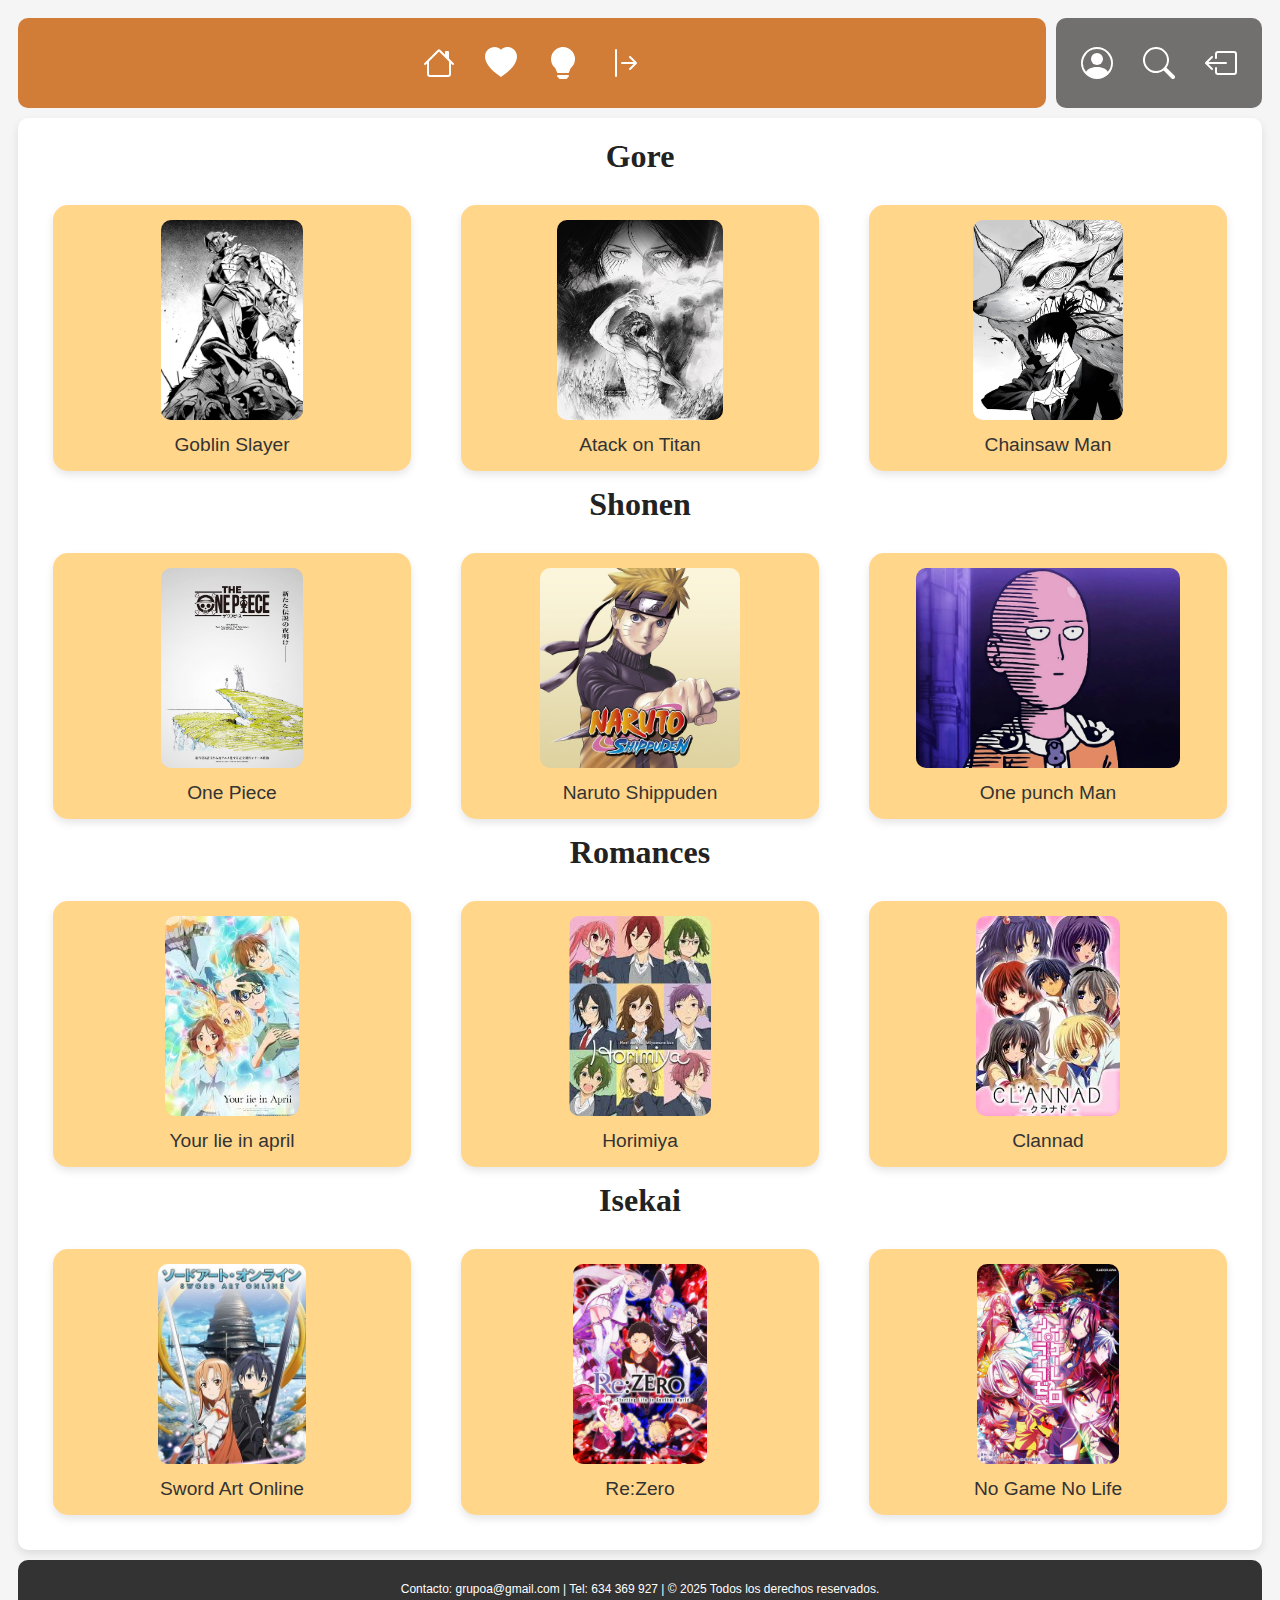
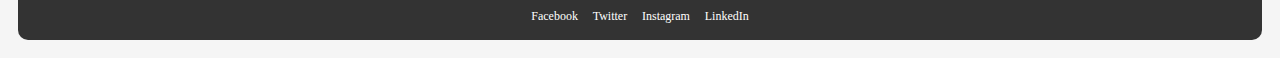
==== commit 9a15382c: "Modificaciones pie de pagina, barras y iconos." ====
--- a/index.html
+++ b/index.html
@@ -12,10 +12,35 @@
 <body>
     <div class="grid-container">
         <nav id="barra1">
-            barra 1
+            <div class="icon-container">
+            <svg xmlns="http://www.w3.org/2000/svg" width="32" height="32" fill="currentColor" class="bi bi-house" viewBox="0 0 16 16">
+                <path d="M8.707 1.5a1 1 0 0 0-1.414 0L.646 8.146a.5.5 0 0 0 .708.708L2 8.207V13.5A1.5 1.5 0 0 0 3.5 15h9a1.5 1.5 0 0 0 1.5-1.5V8.207l.646.647a.5.5 0 0 0 .708-.708L13 5.793V2.5a.5.5 0 0 0-.5-.5h-1a.5.5 0 0 0-.5.5v1.293zM13 7.207V13.5a.5.5 0 0 1-.5.5h-9a.5.5 0 0 1-.5-.5V7.207l5-5z"/>
+              </svg>
+              <svg xmlns="http://www.w3.org/2000/svg" width="32" height="32" fill="currentColor" class="bi bi-heart-fill" viewBox="0 0 16 16">
+                <path fill-rule="evenodd" d="M8 1.314C12.438-3.248 23.534 4.735 8 15-7.534 4.736 3.562-3.248 8 1.314"/>
+              </svg>
+              <svg xmlns="http://www.w3.org/2000/svg" width="32" height="32" fill="currentColor" class="bi bi-lightbulb-fill" viewBox="0 0 16 16">
+                <path d="M2 6a6 6 0 1 1 10.174 4.31c-.203.196-.359.4-.453.619l-.762 1.769A.5.5 0 0 1 10.5 13h-5a.5.5 0 0 1-.46-.302l-.761-1.77a2 2 0 0 0-.453-.618A5.98 5.98 0 0 1 2 6m3 8.5a.5.5 0 0 1 .5-.5h5a.5.5 0 0 1 0 1l-.224.447a1 1 0 0 1-.894.553H6.618a1 1 0 0 1-.894-.553L5.5 15a.5.5 0 0 1-.5-.5"/>
+              </svg>
+              <svg xmlns="http://www.w3.org/2000/svg" width="32" height="32" fill="currentColor" class="bi bi-arrow-bar-right" viewBox="0 0 16 16">
+                <path fill-rule="evenodd" d="M6 8a.5.5 0 0 0 .5.5h5.793l-2.147 2.146a.5.5 0 0 0 .708.708l3-3a.5.5 0 0 0 0-.708l-3-3a.5.5 0 0 0-.708.708L12.293 7.5H6.5A.5.5 0 0 0 6 8m-2.5 7a.5.5 0 0 1-.5-.5v-13a.5.5 0 0 1 1 0v13a.5.5 0 0 1-.5.5"/>
+              </svg>
+            </div>
         </nav>
         <nav id="barra2">
-            barra 2
+            <div class="icon-container">
+                <svg xmlns="http://www.w3.org/2000/svg" width="32" height="32" fill="currentColor" class="bi bi-person-circle" viewBox="0 0 16 16">
+                    <path d="M11 6a3 3 0 1 1-6 0 3 3 0 0 1 6 0"/>
+                    <path fill-rule="evenodd" d="M0 8a8 8 0 1 1 16 0A8 8 0 0 1 0 8m8-7a7 7 0 0 0-5.468 11.37C3.242 11.226 4.805 10 8 10s4.757 1.225 5.468 2.37A7 7 0 0 0 8 1"/>
+                  </svg>
+                  <svg xmlns="http://www.w3.org/2000/svg" width="32" height="32" fill="currentColor" class="bi bi-search" viewBox="0 0 16 16">
+                    <path d="M11.742 10.344a6.5 6.5 0 1 0-1.397 1.398h-.001q.044.06.098.115l3.85 3.85a1 1 0 0 0 1.415-1.414l-3.85-3.85a1 1 0 0 0-.115-.1zM12 6.5a5.5 5.5 0 1 1-11 0 5.5 5.5 0 0 1 11 0"/>
+                  </svg>
+                  <svg xmlns="http://www.w3.org/2000/svg" width="32" height="32" fill="currentColor" class="bi bi-box-arrow-left" viewBox="0 0 16 16">
+                    <path fill-rule="evenodd" d="M6 12.5a.5.5 0 0 0 .5.5h8a.5.5 0 0 0 .5-.5v-9a.5.5 0 0 0-.5-.5h-8a.5.5 0 0 0-.5.5v2a.5.5 0 0 1-1 0v-2A1.5 1.5 0 0 1 6.5 2h8A1.5 1.5 0 0 1 16 3.5v9a1.5 1.5 0 0 1-1.5 1.5h-8A1.5 1.5 0 0 1 5 12.5v-2a.5.5 0 0 1 1 0z"/>
+                    <path fill-rule="evenodd" d="M.146 8.354a.5.5 0 0 1 0-.708l3-3a.5.5 0 1 1 .708.708L1.707 7.5H10.5a.5.5 0 0 1 0 1H1.707l2.147 2.146a.5.5 0 0 1-.708.708z"/>
+                  </svg>
+            </div>
         </nav>
         <main class="main-content">
 
@@ -24,181 +49,30 @@
                 <div class="div">
                     <img src="img/Goblin slayer.jpg" alt="Señor con trauma de duendes y asesino con altas capacidades">
                     <p>Goblin Slayer</p>
-                    <svg xmlns="http://www.w3.org/2000/svg" width="16" height="16" fill="currentColor"
-                        class="bi bi-star-fill" viewBox="0 0 16 16">
-                        <path
-                            d="M3.612 15.443c-.386.198-.824-.149-.746-.592l.83-4.73L.173 6.765c-.329-.314-.158-.888.283-.95l4.898-.696L7.538.792c.197-.39.73-.39.927 0l2.184 4.327 4.898.696c.441.062.612.636.282.95l-3.522 3.356.83 4.73c.078.443-.36.79-.746.592L8 13.187l-4.389 2.256z" />
-                    </svg>
-                    <svg xmlns="http://www.w3.org/2000/svg" width="16" height="16" fill="currentColor"
-                        class="bi bi-star-fill" viewBox="0 0 16 16">
-                        <path
-                            d="M3.612 15.443c-.386.198-.824-.149-.746-.592l.83-4.73L.173 6.765c-.329-.314-.158-.888.283-.95l4.898-.696L7.538.792c.197-.39.73-.39.927 0l2.184 4.327 4.898.696c.441.062.612.636.282.95l-3.522 3.356.83 4.73c.078.443-.36.79-.746.592L8 13.187l-4.389 2.256z" />
-                    </svg>
-                    <svg xmlns="http://www.w3.org/2000/svg" width="16" height="16" fill="currentColor"
-                        class="bi bi-star-fill" viewBox="0 0 16 16">
-                        <path
-                            d="M3.612 15.443c-.386.198-.824-.149-.746-.592l.83-4.73L.173 6.765c-.329-.314-.158-.888.283-.95l4.898-.696L7.538.792c.197-.39.73-.39.927 0l2.184 4.327 4.898.696c.441.062.612.636.282.95l-3.522 3.356.83 4.73c.078.443-.36.79-.746.592L8 13.187l-4.389 2.256z" />
-                    </svg>
-                    <svg xmlns="http://www.w3.org/2000/svg" width="16" height="16" fill="currentColor"
-                        class="bi bi-star-fill" viewBox="0 0 16 16">
-                        <path
-                            d="M3.612 15.443c-.386.198-.824-.149-.746-.592l.83-4.73L.173 6.765c-.329-.314-.158-.888.283-.95l4.898-.696L7.538.792c.197-.39.73-.39.927 0l2.184 4.327 4.898.696c.441.062.612.636.282.95l-3.522 3.356.83 4.73c.078.443-.36.79-.746.592L8 13.187l-4.389 2.256z" />
-                    </svg>
-                    <svg xmlns="http://www.w3.org/2000/svg" width="16" height="16" fill="currentColor"
-                        class="bi bi-star-half" viewBox="0 0 16 16">
-                        <path
-                            d="M5.354 5.119 7.538.792A.52.52 0 0 1 8 .5c.183 0 .366.097.465.292l2.184 4.327 4.898.696A.54.54 0 0 1 16 6.32a.55.55 0 0 1-.17.445l-3.523 3.356.83 4.73c.078.443-.36.79-.746.592L8 13.187l-4.389 2.256a.5.5 0 0 1-.146.05c-.342.06-.668-.254-.6-.642l.83-4.73L.173 6.765a.55.55 0 0 1-.172-.403.6.6 0 0 1 .085-.302.51.51 0 0 1 .37-.245zM8 12.027a.5.5 0 0 1 .232.056l3.686 1.894-.694-3.957a.56.56 0 0 1 .162-.505l2.907-2.77-4.052-.576a.53.53 0 0 1-.393-.288L8.001 2.223 8 2.226z" />
-                    </svg>
-
                 </div>
                 <div class="div">
                     <img src="img/AOT.jpg" alt="Chaval que quiere salvar el mundo y hace un genocidio">
                     <p>Atack on Titan</p>
-                    <svg xmlns="http://www.w3.org/2000/svg" width="16" height="16" fill="currentColor"
-                        class="bi bi-star-fill" viewBox="0 0 16 16">
-                        <path
-                            d="M3.612 15.443c-.386.198-.824-.149-.746-.592l.83-4.73L.173 6.765c-.329-.314-.158-.888.283-.95l4.898-.696L7.538.792c.197-.39.73-.39.927 0l2.184 4.327 4.898.696c.441.062.612.636.282.95l-3.522 3.356.83 4.73c.078.443-.36.79-.746.592L8 13.187l-4.389 2.256z" />
-                    </svg>
-                    <svg xmlns="http://www.w3.org/2000/svg" width="16" height="16" fill="currentColor"
-                        class="bi bi-star-fill" viewBox="0 0 16 16">
-                        <path
-                            d="M3.612 15.443c-.386.198-.824-.149-.746-.592l.83-4.73L.173 6.765c-.329-.314-.158-.888.283-.95l4.898-.696L7.538.792c.197-.39.73-.39.927 0l2.184 4.327 4.898.696c.441.062.612.636.282.95l-3.522 3.356.83 4.73c.078.443-.36.79-.746.592L8 13.187l-4.389 2.256z" />
-                    </svg>
-                    <svg xmlns="http://www.w3.org/2000/svg" width="16" height="16" fill="currentColor"
-                        class="bi bi-star-fill" viewBox="0 0 16 16">
-                        <path
-                            d="M3.612 15.443c-.386.198-.824-.149-.746-.592l.83-4.73L.173 6.765c-.329-.314-.158-.888.283-.95l4.898-.696L7.538.792c.197-.39.73-.39.927 0l2.184 4.327 4.898.696c.441.062.612.636.282.95l-3.522 3.356.83 4.73c.078.443-.36.79-.746.592L8 13.187l-4.389 2.256z" />
-                    </svg>
-                    <svg xmlns="http://www.w3.org/2000/svg" width="16" height="16" fill="currentColor"
-                        class="bi bi-star-fill" viewBox="0 0 16 16">
-                        <path
-                            d="M3.612 15.443c-.386.198-.824-.149-.746-.592l.83-4.73L.173 6.765c-.329-.314-.158-.888.283-.95l4.898-.696L7.538.792c.197-.39.73-.39.927 0l2.184 4.327 4.898.696c.441.062.612.636.282.95l-3.522 3.356.83 4.73c.078.443-.36.79-.746.592L8 13.187l-4.389 2.256z" />
-                    </svg>
-                    <svg xmlns="http://www.w3.org/2000/svg" width="16" height="16" fill="currentColor"
-                        class="bi bi-star-fill" viewBox="0 0 16 16">
-                        <path
-                            d="M3.612 15.443c-.386.198-.824-.149-.746-.592l.83-4.73L.173 6.765c-.329-.314-.158-.888.283-.95l4.898-.696L7.538.792c.197-.39.73-.39.927 0l2.184 4.327 4.898.696c.441.062.612.636.282.95l-3.522 3.356.83 4.73c.078.443-.36.79-.746.592L8 13.187l-4.389 2.256z" />
-                    </svg>
                 </div>
                 <div class="div">
                     <img src="img/Elmotosierro.jpg" alt="Un chaval mitad motosierra muy simp">
                     <p>Chainsaw Man</p>
-                    <svg xmlns="http://www.w3.org/2000/svg" width="16" height="16" fill="currentColor"
-                        class="bi bi-star-fill" viewBox="0 0 16 16">
-                        <path
-                            d="M3.612 15.443c-.386.198-.824-.149-.746-.592l.83-4.73L.173 6.765c-.329-.314-.158-.888.283-.95l4.898-.696L7.538.792c.197-.39.73-.39.927 0l2.184 4.327 4.898.696c.441.062.612.636.282.95l-3.522 3.356.83 4.73c.078.443-.36.79-.746.592L8 13.187l-4.389 2.256z" />
-                    </svg>
-                    <svg xmlns="http://www.w3.org/2000/svg" width="16" height="16" fill="currentColor"
-                        class="bi bi-star-fill" viewBox="0 0 16 16">
-                        <path
-                            d="M3.612 15.443c-.386.198-.824-.149-.746-.592l.83-4.73L.173 6.765c-.329-.314-.158-.888.283-.95l4.898-.696L7.538.792c.197-.39.73-.39.927 0l2.184 4.327 4.898.696c.441.062.612.636.282.95l-3.522 3.356.83 4.73c.078.443-.36.79-.746.592L8 13.187l-4.389 2.256z" />
-                    </svg>
-                    <svg xmlns="http://www.w3.org/2000/svg" width="16" height="16" fill="currentColor"
-                        class="bi bi-star-fill" viewBox="0 0 16 16">
-                        <path
-                            d="M3.612 15.443c-.386.198-.824-.149-.746-.592l.83-4.73L.173 6.765c-.329-.314-.158-.888.283-.95l4.898-.696L7.538.792c.197-.39.73-.39.927 0l2.184 4.327 4.898.696c.441.062.612.636.282.95l-3.522 3.356.83 4.73c.078.443-.36.79-.746.592L8 13.187l-4.389 2.256z" />
-                    </svg>
-                    <svg xmlns="http://www.w3.org/2000/svg" width="16" height="16" fill="currentColor"
-                        class="bi bi-star-half" viewBox="0 0 16 16">
-                        <path
-                            d="M5.354 5.119 7.538.792A.52.52 0 0 1 8 .5c.183 0 .366.097.465.292l2.184 4.327 4.898.696A.54.54 0 0 1 16 6.32a.55.55 0 0 1-.17.445l-3.523 3.356.83 4.73c.078.443-.36.79-.746.592L8 13.187l-4.389 2.256a.5.5 0 0 1-.146.05c-.342.06-.668-.254-.6-.642l.83-4.73L.173 6.765a.55.55 0 0 1-.172-.403.6.6 0 0 1 .085-.302.51.51 0 0 1 .37-.245zM8 12.027a.5.5 0 0 1 .232.056l3.686 1.894-.694-3.957a.56.56 0 0 1 .162-.505l2.907-2.77-4.052-.576a.53.53 0 0 1-.393-.288L8.001 2.223 8 2.226z" />
-                    </svg>
-                    <svg xmlns="http://www.w3.org/2000/svg" width="16" height="16" fill="currentColor"
-                        class="bi bi-star" viewBox="0 0 16 16">
-                        <path
-                            d="M2.866 14.85c-.078.444.36.791.746.593l4.39-2.256 4.389 2.256c.386.198.824-.149.746-.592l-.83-4.73 3.522-3.356c.33-.314.16-.888-.282-.95l-4.898-.696L8.465.792a.513.513 0 0 0-.927 0L5.354 5.12l-4.898.696c-.441.062-.612.636-.283.95l3.523 3.356-.83 4.73zm4.905-2.767-3.686 1.894.694-3.957a.56.56 0 0 0-.163-.505L1.71 6.745l4.052-.576a.53.53 0 0 0 .393-.288L8 2.223l1.847 3.658a.53.53 0 0 0 .393.288l4.052.575-2.906 2.77a.56.56 0 0 0-.163.506l.694 3.957-3.686-1.894a.5.5 0 0 0-.461 0z" />
-                    </svg>
                 </div>
             </div>
-
+            
             <h2>Shonen</h2> <!--Titulo de la seccion-->
             <div class="categorias">
                 <div class="div">
                     <img src="img/onepiece.avif" alt="Señor con trauma de duendes y asesino con altas capacidades">
                     <p>One Piece</p>
-                    <svg xmlns="http://www.w3.org/2000/svg" width="16" height="16" fill="currentColor"
-                        class="bi bi-star-fill" viewBox="0 0 16 16">
-                        <path
-                            d="M3.612 15.443c-.386.198-.824-.149-.746-.592l.83-4.73L.173 6.765c-.329-.314-.158-.888.283-.95l4.898-.696L7.538.792c.197-.39.73-.39.927 0l2.184 4.327 4.898.696c.441.062.612.636.282.95l-3.522 3.356.83 4.73c.078.443-.36.79-.746.592L8 13.187l-4.389 2.256z" />
-                    </svg>
-                    <svg xmlns="http://www.w3.org/2000/svg" width="16" height="16" fill="currentColor"
-                        class="bi bi-star-fill" viewBox="0 0 16 16">
-                        <path
-                            d="M3.612 15.443c-.386.198-.824-.149-.746-.592l.83-4.73L.173 6.765c-.329-.314-.158-.888.283-.95l4.898-.696L7.538.792c.197-.39.73-.39.927 0l2.184 4.327 4.898.696c.441.062.612.636.282.95l-3.522 3.356.83 4.73c.078.443-.36.79-.746.592L8 13.187l-4.389 2.256z" />
-                    </svg>
-                    <svg xmlns="http://www.w3.org/2000/svg" width="16" height="16" fill="currentColor"
-                        class="bi bi-star-fill" viewBox="0 0 16 16">
-                        <path
-                            d="M3.612 15.443c-.386.198-.824-.149-.746-.592l.83-4.73L.173 6.765c-.329-.314-.158-.888.283-.95l4.898-.696L7.538.792c.197-.39.73-.39.927 0l2.184 4.327 4.898.696c.441.062.612.636.282.95l-3.522 3.356.83 4.73c.078.443-.36.79-.746.592L8 13.187l-4.389 2.256z" />
-                    </svg>
-                    <svg xmlns="http://www.w3.org/2000/svg" width="16" height="16" fill="currentColor"
-                        class="bi bi-star-fill" viewBox="0 0 16 16">
-                        <path
-                            d="M3.612 15.443c-.386.198-.824-.149-.746-.592l.83-4.73L.173 6.765c-.329-.314-.158-.888.283-.95l4.898-.696L7.538.792c.197-.39.73-.39.927 0l2.184 4.327 4.898.696c.441.062.612.636.282.95l-3.522 3.356.83 4.73c.078.443-.36.79-.746.592L8 13.187l-4.389 2.256z" />
-                    </svg>
-                    <svg xmlns="http://www.w3.org/2000/svg" width="16" height="16" fill="currentColor"
-                        class="bi bi-star-fill" viewBox="0 0 16 16">
-                        <path
-                            d="M3.612 15.443c-.386.198-.824-.149-.746-.592l.83-4.73L.173 6.765c-.329-.314-.158-.888.283-.95l4.898-.696L7.538.792c.197-.39.73-.39.927 0l2.184 4.327 4.898.696c.441.062.612.636.282.95l-3.522 3.356.83 4.73c.078.443-.36.79-.746.592L8 13.187l-4.389 2.256z" />
-                    </svg>
                 </div>
                 <div class="div">
                     <img src="img/naruto.jpg" alt="Chaval que quiere salvar el mundo y hace un genocidio">
                     <p>Naruto Shippuden</p>
-                    <svg xmlns="http://www.w3.org/2000/svg" width="16" height="16" fill="currentColor"
-                        class="bi bi-star-fill" viewBox="0 0 16 16">
-                        <path
-                            d="M3.612 15.443c-.386.198-.824-.149-.746-.592l.83-4.73L.173 6.765c-.329-.314-.158-.888.283-.95l4.898-.696L7.538.792c.197-.39.73-.39.927 0l2.184 4.327 4.898.696c.441.062.612.636.282.95l-3.522 3.356.83 4.73c.078.443-.36.79-.746.592L8 13.187l-4.389 2.256z" />
-                    </svg>
-                    <svg xmlns="http://www.w3.org/2000/svg" width="16" height="16" fill="currentColor"
-                        class="bi bi-star-fill" viewBox="0 0 16 16">
-                        <path
-                            d="M3.612 15.443c-.386.198-.824-.149-.746-.592l.83-4.73L.173 6.765c-.329-.314-.158-.888.283-.95l4.898-.696L7.538.792c.197-.39.73-.39.927 0l2.184 4.327 4.898.696c.441.062.612.636.282.95l-3.522 3.356.83 4.73c.078.443-.36.79-.746.592L8 13.187l-4.389 2.256z" />
-                    </svg>
-                    <svg xmlns="http://www.w3.org/2000/svg" width="16" height="16" fill="currentColor"
-                        class="bi bi-star-fill" viewBox="0 0 16 16">
-                        <path
-                            d="M3.612 15.443c-.386.198-.824-.149-.746-.592l.83-4.73L.173 6.765c-.329-.314-.158-.888.283-.95l4.898-.696L7.538.792c.197-.39.73-.39.927 0l2.184 4.327 4.898.696c.441.062.612.636.282.95l-3.522 3.356.83 4.73c.078.443-.36.79-.746.592L8 13.187l-4.389 2.256z" />
-                    </svg>
-                    <svg xmlns="http://www.w3.org/2000/svg" width="16" height="16" fill="currentColor"
-                        class="bi bi-star-fill" viewBox="0 0 16 16">
-                        <path
-                            d="M3.612 15.443c-.386.198-.824-.149-.746-.592l.83-4.73L.173 6.765c-.329-.314-.158-.888.283-.95l4.898-.696L7.538.792c.197-.39.73-.39.927 0l2.184 4.327 4.898.696c.441.062.612.636.282.95l-3.522 3.356.83 4.73c.078.443-.36.79-.746.592L8 13.187l-4.389 2.256z" />
-                    </svg>
-                    <svg xmlns="http://www.w3.org/2000/svg" width="16" height="16" fill="currentColor"
-                        class="bi bi-star" viewBox="0 0 16 16">
-                        <path
-                            d="M2.866 14.85c-.078.444.36.791.746.593l4.39-2.256 4.389 2.256c.386.198.824-.149.746-.592l-.83-4.73 3.522-3.356c.33-.314.16-.888-.282-.95l-4.898-.696L8.465.792a.513.513 0 0 0-.927 0L5.354 5.12l-4.898.696c-.441.062-.612.636-.283.95l3.523 3.356-.83 4.73zm4.905-2.767-3.686 1.894.694-3.957a.56.56 0 0 0-.163-.505L1.71 6.745l4.052-.576a.53.53 0 0 0 .393-.288L8 2.223l1.847 3.658a.53.53 0 0 0 .393.288l4.052.575-2.906 2.77a.56.56 0 0 0-.163.506l.694 3.957-3.686-1.894a.5.5 0 0 0-.461 0z" />
-                    </svg>
                 </div>
                 <div class="div">
                     <img src="img/onepunch.jpg" alt="Un chaval mitad motosierra muy simp">
                     <p>One punch Man</p>
-                    <svg xmlns="http://www.w3.org/2000/svg" width="16" height="16" fill="currentColor"
-                        class="bi bi-star-fill" viewBox="0 0 16 16">
-                        <path
-                            d="M3.612 15.443c-.386.198-.824-.149-.746-.592l.83-4.73L.173 6.765c-.329-.314-.158-.888.283-.95l4.898-.696L7.538.792c.197-.39.73-.39.927 0l2.184 4.327 4.898.696c.441.062.612.636.282.95l-3.522 3.356.83 4.73c.078.443-.36.79-.746.592L8 13.187l-4.389 2.256z" />
-                    </svg>
-                    <svg xmlns="http://www.w3.org/2000/svg" width="16" height="16" fill="currentColor"
-                        class="bi bi-star-fill" viewBox="0 0 16 16">
-                        <path
-                            d="M3.612 15.443c-.386.198-.824-.149-.746-.592l.83-4.73L.173 6.765c-.329-.314-.158-.888.283-.95l4.898-.696L7.538.792c.197-.39.73-.39.927 0l2.184 4.327 4.898.696c.441.062.612.636.282.95l-3.522 3.356.83 4.73c.078.443-.36.79-.746.592L8 13.187l-4.389 2.256z" />
-                    </svg>
-                    <svg xmlns="http://www.w3.org/2000/svg" width="16" height="16" fill="currentColor"
-                        class="bi bi-star-fill" viewBox="0 0 16 16">
-                        <path
-                            d="M3.612 15.443c-.386.198-.824-.149-.746-.592l.83-4.73L.173 6.765c-.329-.314-.158-.888.283-.95l4.898-.696L7.538.792c.197-.39.73-.39.927 0l2.184 4.327 4.898.696c.441.062.612.636.282.95l-3.522 3.356.83 4.73c.078.443-.36.79-.746.592L8 13.187l-4.389 2.256z" />
-                    </svg>
-                    <svg xmlns="http://www.w3.org/2000/svg" width="16" height="16" fill="currentColor"
-                        class="bi bi-star" viewBox="0 0 16 16">
-                        <path
-                            d="M2.866 14.85c-.078.444.36.791.746.593l4.39-2.256 4.389 2.256c.386.198.824-.149.746-.592l-.83-4.73 3.522-3.356c.33-.314.16-.888-.282-.95l-4.898-.696L8.465.792a.513.513 0 0 0-.927 0L5.354 5.12l-4.898.696c-.441.062-.612.636-.283.95l3.523 3.356-.83 4.73zm4.905-2.767-3.686 1.894.694-3.957a.56.56 0 0 0-.163-.505L1.71 6.745l4.052-.576a.53.53 0 0 0 .393-.288L8 2.223l1.847 3.658a.53.53 0 0 0 .393.288l4.052.575-2.906 2.77a.56.56 0 0 0-.163.506l.694 3.957-3.686-1.894a.5.5 0 0 0-.461 0z" />
-                    </svg>
-                    <svg xmlns="http://www.w3.org/2000/svg" width="16" height="16" fill="currentColor"
-                        class="bi bi-star" viewBox="0 0 16 16">
-                        <path
-                            d="M2.866 14.85c-.078.444.36.791.746.593l4.39-2.256 4.389 2.256c.386.198.824-.149.746-.592l-.83-4.73 3.522-3.356c.33-.314.16-.888-.282-.95l-4.898-.696L8.465.792a.513.513 0 0 0-.927 0L5.354 5.12l-4.898.696c-.441.062-.612.636-.283.95l3.523 3.356-.83 4.73zm4.905-2.767-3.686 1.894.694-3.957a.56.56 0 0 0-.163-.505L1.71 6.745l4.052-.576a.53.53 0 0 0 .393-.288L8 2.223l1.847 3.658a.53.53 0 0 0 .393.288l4.052.575-2.906 2.77a.56.56 0 0 0-.163.506l.694 3.957-3.686-1.894a.5.5 0 0 0-.461 0z" />
-                    </svg>
                 </div>
             </div>
 
@@ -207,89 +81,14 @@
                 <div class="div">
                     <img src="img\yourlieinapril.jpeg" alt="">
                     <p>Your lie in april</p>
-                    <svg xmlns="http://www.w3.org/2000/svg" width="16" height="16" fill="currentColor"
-                        class="bi bi-star-fill" viewBox="0 0 16 16">
-                        <path
-                            d="M3.612 15.443c-.386.198-.824-.149-.746-.592l.83-4.73L.173 6.765c-.329-.314-.158-.888.283-.95l4.898-.696L7.538.792c.197-.39.73-.39.927 0l2.184 4.327 4.898.696c.441.062.612.636.282.95l-3.522 3.356.83 4.73c.078.443-.36.79-.746.592L8 13.187l-4.389 2.256z" />
-                    </svg>
-                    <svg xmlns="http://www.w3.org/2000/svg" width="16" height="16" fill="currentColor"
-                        class="bi bi-star-fill" viewBox="0 0 16 16">
-                        <path
-                            d="M3.612 15.443c-.386.198-.824-.149-.746-.592l.83-4.73L.173 6.765c-.329-.314-.158-.888.283-.95l4.898-.696L7.538.792c.197-.39.73-.39.927 0l2.184 4.327 4.898.696c.441.062.612.636.282.95l-3.522 3.356.83 4.73c.078.443-.36.79-.746.592L8 13.187l-4.389 2.256z" />
-                    </svg>
-                    <svg xmlns="http://www.w3.org/2000/svg" width="16" height="16" fill="currentColor"
-                        class="bi bi-star-fill" viewBox="0 0 16 16">
-                        <path
-                            d="M3.612 15.443c-.386.198-.824-.149-.746-.592l.83-4.73L.173 6.765c-.329-.314-.158-.888.283-.95l4.898-.696L7.538.792c.197-.39.73-.39.927 0l2.184 4.327 4.898.696c.441.062.612.636.282.95l-3.522 3.356.83 4.73c.078.443-.36.79-.746.592L8 13.187l-4.389 2.256z" />
-                    </svg>
-                    <svg xmlns="http://www.w3.org/2000/svg" width="16" height="16" fill="currentColor"
-                        class="bi bi-star-fill" viewBox="0 0 16 16">
-                        <path
-                            d="M3.612 15.443c-.386.198-.824-.149-.746-.592l.83-4.73L.173 6.765c-.329-.314-.158-.888.283-.95l4.898-.696L7.538.792c.197-.39.73-.39.927 0l2.184 4.327 4.898.696c.441.062.612.636.282.95l-3.522 3.356.83 4.73c.078.443-.36.79-.746.592L8 13.187l-4.389 2.256z" />
-                    </svg>
-                    <svg xmlns="http://www.w3.org/2000/svg" width="16" height="16" fill="currentColor"
-                        class="bi bi-star-fill" viewBox="0 0 16 16">
-                        <path
-                            d="M3.612 15.443c-.386.198-.824-.149-.746-.592l.83-4.73L.173 6.765c-.329-.314-.158-.888.283-.95l4.898-.696L7.538.792c.197-.39.73-.39.927 0l2.184 4.327 4.898.696c.441.062.612.636.282.95l-3.522 3.356.83 4.73c.078.443-.36.79-.746.592L8 13.187l-4.389 2.256z" />
-                    </svg>
                 </div>
                 <div class="div">
                     <img src="img\horimiya.jpeg" alt="">
                     <p>Horimiya</p>
-                    <svg xmlns="http://www.w3.org/2000/svg" width="16" height="16" fill="currentColor"
-                        class="bi bi-star-fill" viewBox="0 0 16 16">
-                        <path
-                            d="M3.612 15.443c-.386.198-.824-.149-.746-.592l.83-4.73L.173 6.765c-.329-.314-.158-.888.283-.95l4.898-.696L7.538.792c.197-.39.73-.39.927 0l2.184 4.327 4.898.696c.441.062.612.636.282.95l-3.522 3.356.83 4.73c.078.443-.36.79-.746.592L8 13.187l-4.389 2.256z" />
-                    </svg>
-                    <svg xmlns="http://www.w3.org/2000/svg" width="16" height="16" fill="currentColor"
-                        class="bi bi-star-fill" viewBox="0 0 16 16">
-                        <path
-                            d="M3.612 15.443c-.386.198-.824-.149-.746-.592l.83-4.73L.173 6.765c-.329-.314-.158-.888.283-.95l4.898-.696L7.538.792c.197-.39.73-.39.927 0l2.184 4.327 4.898.696c.441.062.612.636.282.95l-3.522 3.356.83 4.73c.078.443-.36.79-.746.592L8 13.187l-4.389 2.256z" />
-                    </svg>
-                    <svg xmlns="http://www.w3.org/2000/svg" width="16" height="16" fill="currentColor"
-                        class="bi bi-star-fill" viewBox="0 0 16 16">
-                        <path
-                            d="M3.612 15.443c-.386.198-.824-.149-.746-.592l.83-4.73L.173 6.765c-.329-.314-.158-.888.283-.95l4.898-.696L7.538.792c.197-.39.73-.39.927 0l2.184 4.327 4.898.696c.441.062.612.636.282.95l-3.522 3.356.83 4.73c.078.443-.36.79-.746.592L8 13.187l-4.389 2.256z" />
-                    </svg>
-                    <svg xmlns="http://www.w3.org/2000/svg" width="16" height="16" fill="currentColor"
-                        class="bi bi-star" viewBox="0 0 16 16">
-                        <path
-                            d="M2.866 14.85c-.078.444.36.791.746.593l4.39-2.256 4.389 2.256c.386.198.824-.149.746-.592l-.83-4.73 3.522-3.356c.33-.314.16-.888-.282-.95l-4.898-.696L8.465.792a.513.513 0 0 0-.927 0L5.354 5.12l-4.898.696c-.441.062-.612.636-.283.95l3.523 3.356-.83 4.73zm4.905-2.767-3.686 1.894.694-3.957a.56.56 0 0 0-.163-.505L1.71 6.745l4.052-.576a.53.53 0 0 0 .393-.288L8 2.223l1.847 3.658a.53.53 0 0 0 .393.288l4.052.575-2.906 2.77a.56.56 0 0 0-.163.506l.694 3.957-3.686-1.894a.5.5 0 0 0-.461 0z" />
-                    </svg>
-                    <svg xmlns="http://www.w3.org/2000/svg" width="16" height="16" fill="currentColor"
-                        class="bi bi-star" viewBox="0 0 16 16">
-                        <path
-                            d="M2.866 14.85c-.078.444.36.791.746.593l4.39-2.256 4.389 2.256c.386.198.824-.149.746-.592l-.83-4.73 3.522-3.356c.33-.314.16-.888-.282-.95l-4.898-.696L8.465.792a.513.513 0 0 0-.927 0L5.354 5.12l-4.898.696c-.441.062-.612.636-.283.95l3.523 3.356-.83 4.73zm4.905-2.767-3.686 1.894.694-3.957a.56.56 0 0 0-.163-.505L1.71 6.745l4.052-.576a.53.53 0 0 0 .393-.288L8 2.223l1.847 3.658a.53.53 0 0 0 .393.288l4.052.575-2.906 2.77a.56.56 0 0 0-.163.506l.694 3.957-3.686-1.894a.5.5 0 0 0-.461 0z" />
-                    </svg>
                 </div>
                 <div class="div">
                     <img src="img\clannad.jpeg" alt="">
                     <p>Clannad</p>
-                    <svg xmlns="http://www.w3.org/2000/svg" width="16" height="16" fill="currentColor"
-                        class="bi bi-star-fill" viewBox="0 0 16 16">
-                        <path
-                            d="M3.612 15.443c-.386.198-.824-.149-.746-.592l.83-4.73L.173 6.765c-.329-.314-.158-.888.283-.95l4.898-.696L7.538.792c.197-.39.73-.39.927 0l2.184 4.327 4.898.696c.441.062.612.636.282.95l-3.522 3.356.83 4.73c.078.443-.36.79-.746.592L8 13.187l-4.389 2.256z" />
-                    </svg>
-                    <svg xmlns="http://www.w3.org/2000/svg" width="16" height="16" fill="currentColor"
-                        class="bi bi-star-fill" viewBox="0 0 16 16">
-                        <path
-                            d="M3.612 15.443c-.386.198-.824-.149-.746-.592l.83-4.73L.173 6.765c-.329-.314-.158-.888.283-.95l4.898-.696L7.538.792c.197-.39.73-.39.927 0l2.184 4.327 4.898.696c.441.062.612.636.282.95l-3.522 3.356.83 4.73c.078.443-.36.79-.746.592L8 13.187l-4.389 2.256z" />
-                    </svg>
-                    <svg xmlns="http://www.w3.org/2000/svg" width="16" height="16" fill="currentColor"
-                        class="bi bi-star-half" viewBox="0 0 16 16">
-                        <path
-                            d="M5.354 5.119 7.538.792A.52.52 0 0 1 8 .5c.183 0 .366.097.465.292l2.184 4.327 4.898.696A.54.54 0 0 1 16 6.32a.55.55 0 0 1-.17.445l-3.523 3.356.83 4.73c.078.443-.36.79-.746.592L8 13.187l-4.389 2.256a.5.5 0 0 1-.146.05c-.342.06-.668-.254-.6-.642l.83-4.73L.173 6.765a.55.55 0 0 1-.172-.403.6.6 0 0 1 .085-.302.51.51 0 0 1 .37-.245zM8 12.027a.5.5 0 0 1 .232.056l3.686 1.894-.694-3.957a.56.56 0 0 1 .162-.505l2.907-2.77-4.052-.576a.53.53 0 0 1-.393-.288L8.001 2.223 8 2.226z" />
-                    </svg>
-                    <svg xmlns="http://www.w3.org/2000/svg" width="16" height="16" fill="currentColor"
-                        class="bi bi-star" viewBox="0 0 16 16">
-                        <path
-                            d="M2.866 14.85c-.078.444.36.791.746.593l4.39-2.256 4.389 2.256c.386.198.824-.149.746-.592l-.83-4.73 3.522-3.356c.33-.314.16-.888-.282-.95l-4.898-.696L8.465.792a.513.513 0 0 0-.927 0L5.354 5.12l-4.898.696c-.441.062-.612.636-.283.95l3.523 3.356-.83 4.73zm4.905-2.767-3.686 1.894.694-3.957a.56.56 0 0 0-.163-.505L1.71 6.745l4.052-.576a.53.53 0 0 0 .393-.288L8 2.223l1.847 3.658a.53.53 0 0 0 .393.288l4.052.575-2.906 2.77a.56.56 0 0 0-.163.506l.694 3.957-3.686-1.894a.5.5 0 0 0-.461 0z" />
-                    </svg>
-                    <svg xmlns="http://www.w3.org/2000/svg" width="16" height="16" fill="currentColor"
-                        class="bi bi-star" viewBox="0 0 16 16">
-                        <path
-                            d="M2.866 14.85c-.078.444.36.791.746.593l4.39-2.256 4.389 2.256c.386.198.824-.149.746-.592l-.83-4.73 3.522-3.356c.33-.314.16-.888-.282-.95l-4.898-.696L8.465.792a.513.513 0 0 0-.927 0L5.354 5.12l-4.898.696c-.441.062-.612.636-.283.95l3.523 3.356-.83 4.73zm4.905-2.767-3.686 1.894.694-3.957a.56.56 0 0 0-.163-.505L1.71 6.745l4.052-.576a.53.53 0 0 0 .393-.288L8 2.223l1.847 3.658a.53.53 0 0 0 .393.288l4.052.575-2.906 2.77a.56.56 0 0 0-.163.506l.694 3.957-3.686-1.894a.5.5 0 0 0-.461 0z" />
-                    </svg>
                 </div>
             </div>
 
@@ -298,96 +97,31 @@
                 <div class="div">
                     <img src="img\swordartonline.jpg" alt="">
                     <p>Sword Art Online</p>
-                    <svg xmlns="http://www.w3.org/2000/svg" width="16" height="16" fill="currentColor"
-                        class="bi bi-star-fill" viewBox="0 0 16 16">
-                        <path
-                            d="M3.612 15.443c-.386.198-.824-.149-.746-.592l.83-4.73L.173 6.765c-.329-.314-.158-.888.283-.95l4.898-.696L7.538.792c.197-.39.73-.39.927 0l2.184 4.327 4.898.696c.441.062.612.636.282.95l-3.522 3.356.83 4.73c.078.443-.36.79-.746.592L8 13.187l-4.389 2.256z" />
-                    </svg>
-                    <svg xmlns="http://www.w3.org/2000/svg" width="16" height="16" fill="currentColor"
-                        class="bi bi-star-fill" viewBox="0 0 16 16">
-                        <path
-                            d="M3.612 15.443c-.386.198-.824-.149-.746-.592l.83-4.73L.173 6.765c-.329-.314-.158-.888.283-.95l4.898-.696L7.538.792c.197-.39.73-.39.927 0l2.184 4.327 4.898.696c.441.062.612.636.282.95l-3.522 3.356.83 4.73c.078.443-.36.79-.746.592L8 13.187l-4.389 2.256z" />
-                    </svg>
-                    <svg xmlns="http://www.w3.org/2000/svg" width="16" height="16" fill="currentColor"
-                        class="bi bi-star-fill" viewBox="0 0 16 16">
-                        <path
-                            d="M3.612 15.443c-.386.198-.824-.149-.746-.592l.83-4.73L.173 6.765c-.329-.314-.158-.888.283-.95l4.898-.696L7.538.792c.197-.39.73-.39.927 0l2.184 4.327 4.898.696c.441.062.612.636.282.95l-3.522 3.356.83 4.73c.078.443-.36.79-.746.592L8 13.187l-4.389 2.256z" />
-                    </svg>
-                    <svg xmlns="http://www.w3.org/2000/svg" width="16" height="16" fill="currentColor"
-                        class="bi bi-star-fill" viewBox="0 0 16 16">
-                        <path
-                            d="M3.612 15.443c-.386.198-.824-.149-.746-.592l.83-4.73L.173 6.765c-.329-.314-.158-.888.283-.95l4.898-.696L7.538.792c.197-.39.73-.39.927 0l2.184 4.327 4.898.696c.441.062.612.636.282.95l-3.522 3.356.83 4.73c.078.443-.36.79-.746.592L8 13.187l-4.389 2.256z" />
-                    </svg>
-                    <svg xmlns="http://www.w3.org/2000/svg" width="16" height="16" fill="currentColor"
-                        class="bi bi-star" viewBox="0 0 16 16">
-                        <path
-                            d="M2.866 14.85c-.078.444.36.791.746.593l4.39-2.256 4.389 2.256c.386.198.824-.149.746-.592l-.83-4.73 3.522-3.356c.33-.314.16-.888-.282-.95l-4.898-.696L8.465.792a.513.513 0 0 0-.927 0L5.354 5.12l-4.898.696c-.441.062-.612.636-.283.95l3.523 3.356-.83 4.73zm4.905-2.767-3.686 1.894.694-3.957a.56.56 0 0 0-.163-.505L1.71 6.745l4.052-.576a.53.53 0 0 0 .393-.288L8 2.223l1.847 3.658a.53.53 0 0 0 .393.288l4.052.575-2.906 2.77a.56.56 0 0 0-.163.506l.694 3.957-3.686-1.894a.5.5 0 0 0-.461 0z" />
-                    </svg>
                 </div>
                 <div class="div">
                     <img src="img/rezero.jpg" alt="">
                     <p>Re:Zero</p>
-                    <svg xmlns="http://www.w3.org/2000/svg" width="16" height="16" fill="currentColor"
-                        class="bi bi-star-fill" viewBox="0 0 16 16">
-                        <path
-                            d="M3.612 15.443c-.386.198-.824-.149-.746-.592l.83-4.73L.173 6.765c-.329-.314-.158-.888.283-.95l4.898-.696L7.538.792c.197-.39.73-.39.927 0l2.184 4.327 4.898.696c.441.062.612.636.282.95l-3.522 3.356.83 4.73c.078.443-.36.79-.746.592L8 13.187l-4.389 2.256z" />
-                    </svg>
-                    <svg xmlns="http://www.w3.org/2000/svg" width="16" height="16" fill="currentColor"
-                        class="bi bi-star-fill" viewBox="0 0 16 16">
-                        <path
-                            d="M3.612 15.443c-.386.198-.824-.149-.746-.592l.83-4.73L.173 6.765c-.329-.314-.158-.888.283-.95l4.898-.696L7.538.792c.197-.39.73-.39.927 0l2.184 4.327 4.898.696c.441.062.612.636.282.95l-3.522 3.356.83 4.73c.078.443-.36.79-.746.592L8 13.187l-4.389 2.256z" />
-                    </svg>
-                    <svg xmlns="http://www.w3.org/2000/svg" width="16" height="16" fill="currentColor"
-                        class="bi bi-star-fill" viewBox="0 0 16 16">
-                        <path
-                            d="M3.612 15.443c-.386.198-.824-.149-.746-.592l.83-4.73L.173 6.765c-.329-.314-.158-.888.283-.95l4.898-.696L7.538.792c.197-.39.73-.39.927 0l2.184 4.327 4.898.696c.441.062.612.636.282.95l-3.522 3.356.83 4.73c.078.443-.36.79-.746.592L8 13.187l-4.389 2.256z" />
-                    </svg>
-                    <svg xmlns="http://www.w3.org/2000/svg" width="16" height="16" fill="currentColor"
-                        class="bi bi-star-fill" viewBox="0 0 16 16">
-                        <path
-                            d="M3.612 15.443c-.386.198-.824-.149-.746-.592l.83-4.73L.173 6.765c-.329-.314-.158-.888.283-.95l4.898-.696L7.538.792c.197-.39.73-.39.927 0l2.184 4.327 4.898.696c.441.062.612.636.282.95l-3.522 3.356.83 4.73c.078.443-.36.79-.746.592L8 13.187l-4.389 2.256z" />
-                    </svg>
-                    <svg xmlns="http://www.w3.org/2000/svg" width="16" height="16" fill="currentColor"
-                        class="bi bi-star" viewBox="0 0 16 16">
-                        <path
-                            d="M2.866 14.85c-.078.444.36.791.746.593l4.39-2.256 4.389 2.256c.386.198.824-.149.746-.592l-.83-4.73 3.522-3.356c.33-.314.16-.888-.282-.95l-4.898-.696L8.465.792a.513.513 0 0 0-.927 0L5.354 5.12l-4.898.696c-.441.062-.612.636-.283.95l3.523 3.356-.83 4.73zm4.905-2.767-3.686 1.894.694-3.957a.56.56 0 0 0-.163-.505L1.71 6.745l4.052-.576a.53.53 0 0 0 .393-.288L8 2.223l1.847 3.658a.53.53 0 0 0 .393.288l4.052.575-2.906 2.77a.56.56 0 0 0-.163.506l.694 3.957-3.686-1.894a.5.5 0 0 0-.461 0z" />
-                    </svg>
                 </div>
                 <div class="div">
                     <img src="img/nogamenolife.jpg" alt="">
                     <p>No Game No Life</p>
-                    <svg xmlns="http://www.w3.org/2000/svg" width="16" height="16" fill="currentColor"
-                        class="bi bi-star-fill" viewBox="0 0 16 16">
-                        <path
-                            d="M3.612 15.443c-.386.198-.824-.149-.746-.592l.83-4.73L.173 6.765c-.329-.314-.158-.888.283-.95l4.898-.696L7.538.792c.197-.39.73-.39.927 0l2.184 4.327 4.898.696c.441.062.612.636.282.95l-3.522 3.356.83 4.73c.078.443-.36.79-.746.592L8 13.187l-4.389 2.256z" />
-                    </svg>
-                    <svg xmlns="http://www.w3.org/2000/svg" width="16" height="16" fill="currentColor"
-                        class="bi bi-star-fill" viewBox="0 0 16 16">
-                        <path
-                            d="M3.612 15.443c-.386.198-.824-.149-.746-.592l.83-4.73L.173 6.765c-.329-.314-.158-.888.283-.95l4.898-.696L7.538.792c.197-.39.73-.39.927 0l2.184 4.327 4.898.696c.441.062.612.636.282.95l-3.522 3.356.83 4.73c.078.443-.36.79-.746.592L8 13.187l-4.389 2.256z" />
-                    </svg>
-                    <svg xmlns="http://www.w3.org/2000/svg" width="16" height="16" fill="currentColor"
-                        class="bi bi-star-fill" viewBox="0 0 16 16">
-                        <path
-                            d="M3.612 15.443c-.386.198-.824-.149-.746-.592l.83-4.73L.173 6.765c-.329-.314-.158-.888.283-.95l4.898-.696L7.538.792c.197-.39.73-.39.927 0l2.184 4.327 4.898.696c.441.062.612.636.282.95l-3.522 3.356.83 4.73c.078.443-.36.79-.746.592L8 13.187l-4.389 2.256z" />
-                    </svg>
-                    <svg xmlns="http://www.w3.org/2000/svg" width="16" height="16" fill="currentColor"
-                        class="bi bi-star-fill" viewBox="0 0 16 16">
-                        <path
-                            d="M3.612 15.443c-.386.198-.824-.149-.746-.592l.83-4.73L.173 6.765c-.329-.314-.158-.888.283-.95l4.898-.696L7.538.792c.197-.39.73-.39.927 0l2.184 4.327 4.898.696c.441.062.612.636.282.95l-3.522 3.356.83 4.73c.078.443-.36.79-.746.592L8 13.187l-4.389 2.256z" />
-                    </svg>
-                    <svg xmlns="http://www.w3.org/2000/svg" width="16" height="16" fill="currentColor"
-                        class="bi bi-star" viewBox="0 0 16 16">
-                        <path
-                            d="M2.866 14.85c-.078.444.36.791.746.593l4.39-2.256 4.389 2.256c.386.198.824-.149.746-.592l-.83-4.73 3.522-3.356c.33-.314.16-.888-.282-.95l-4.898-.696L8.465.792a.513.513 0 0 0-.927 0L5.354 5.12l-4.898.696c-.441.062-.612.636-.283.95l3.523 3.356-.83 4.73zm4.905-2.767-3.686 1.894.694-3.957a.56.56 0 0 0-.163-.505L1.71 6.745l4.052-.576a.53.53 0 0 0 .393-.288L8 2.223l1.847 3.658a.53.53 0 0 0 .393.288l4.052.575-2.906 2.77a.56.56 0 0 0-.163.506l.694 3.957-3.686-1.894a.5.5 0 0 0-.461 0z" />
-                    </svg>
                 </div>
             </div>
 
 
         </main>
 
-        <footer class="footer">Pie de Pagina</footer>
+        <footer class="footer">
+            <div>
+                <p>Contacto: grupoa@gmail.com | Tel: 634 369 927 | &copy; 2025 Todos los derechos reservados.</p>
+                <div>
+                    <a href="#">Facebook</a>
+                    <a href="#">Twitter</a>
+                    <a href="#">Instagram</a>
+                    <a href="#">LinkedIn</a>
+                </div>
+            </div>
+        </footer>
     </div>
 </body>
 
--- a/css/estructura.css
+++ b/css/estructura.css
@@ -1,9 +1,14 @@
 :root {
-    --color-fondo: #f5f5f5; /*voy a poner este color que esta mas visual*/
-    --barra-1: #d17c37; /*color cualquiera para la barra, me es igual cual*/
-    --barra-2: #726f6f; /*una sombrica a los efectos*/
-    --series-color-fondo: #ffd68a; /*este para las tarjetas de los animes para que resalte algo*/
-    --text-color: #333; /*un negro o gris para el texto*/
+    --color-fondo: #f5f5f5;
+    /*voy a poner este color que esta mas visual*/
+    --barra-1: #d17c37;
+    /*color cualquiera para la barra, me es igual cual*/
+    --barra-2: #726f6f;
+    /*una sombrica a los efectos*/
+    --series-color-fondo: #ffd68a;
+    /*este para las tarjetas de los animes para que resalte algo*/
+    --text-color: #333;
+    /*un negro o gris para el texto*/
     --font-family-texto: 'Arial', sans-serif;
     --font-family-titulos: 'Times New Roman', Times, serif;
 }
@@ -141,4 +146,39 @@
     .categorias {
         grid-template-columns: 1fr;
     }
+}
+
+.icon-container {
+    display: flex;
+    gap: 30px;
+}
+
+.icon-container svg {
+    transition: fill 0.3s ease;
+    fill: currentColor;
+}
+.icon-container svg:hover {
+    fill: red;
+}
+
+footer {
+    text-align: center;
+    padding: 5px;
+    color: white;
+    font-size: 12px;
+}
+
+footer p {
+    text-align: center;
+    padding: 5px;
+    color: white;
+    margin: 2px 0;
+    font-size: 12px;
+}
+
+footer a {
+    margin: 0 5px;
+    color: white;
+    text-decoration: none;
+    font-size: 12px;
 }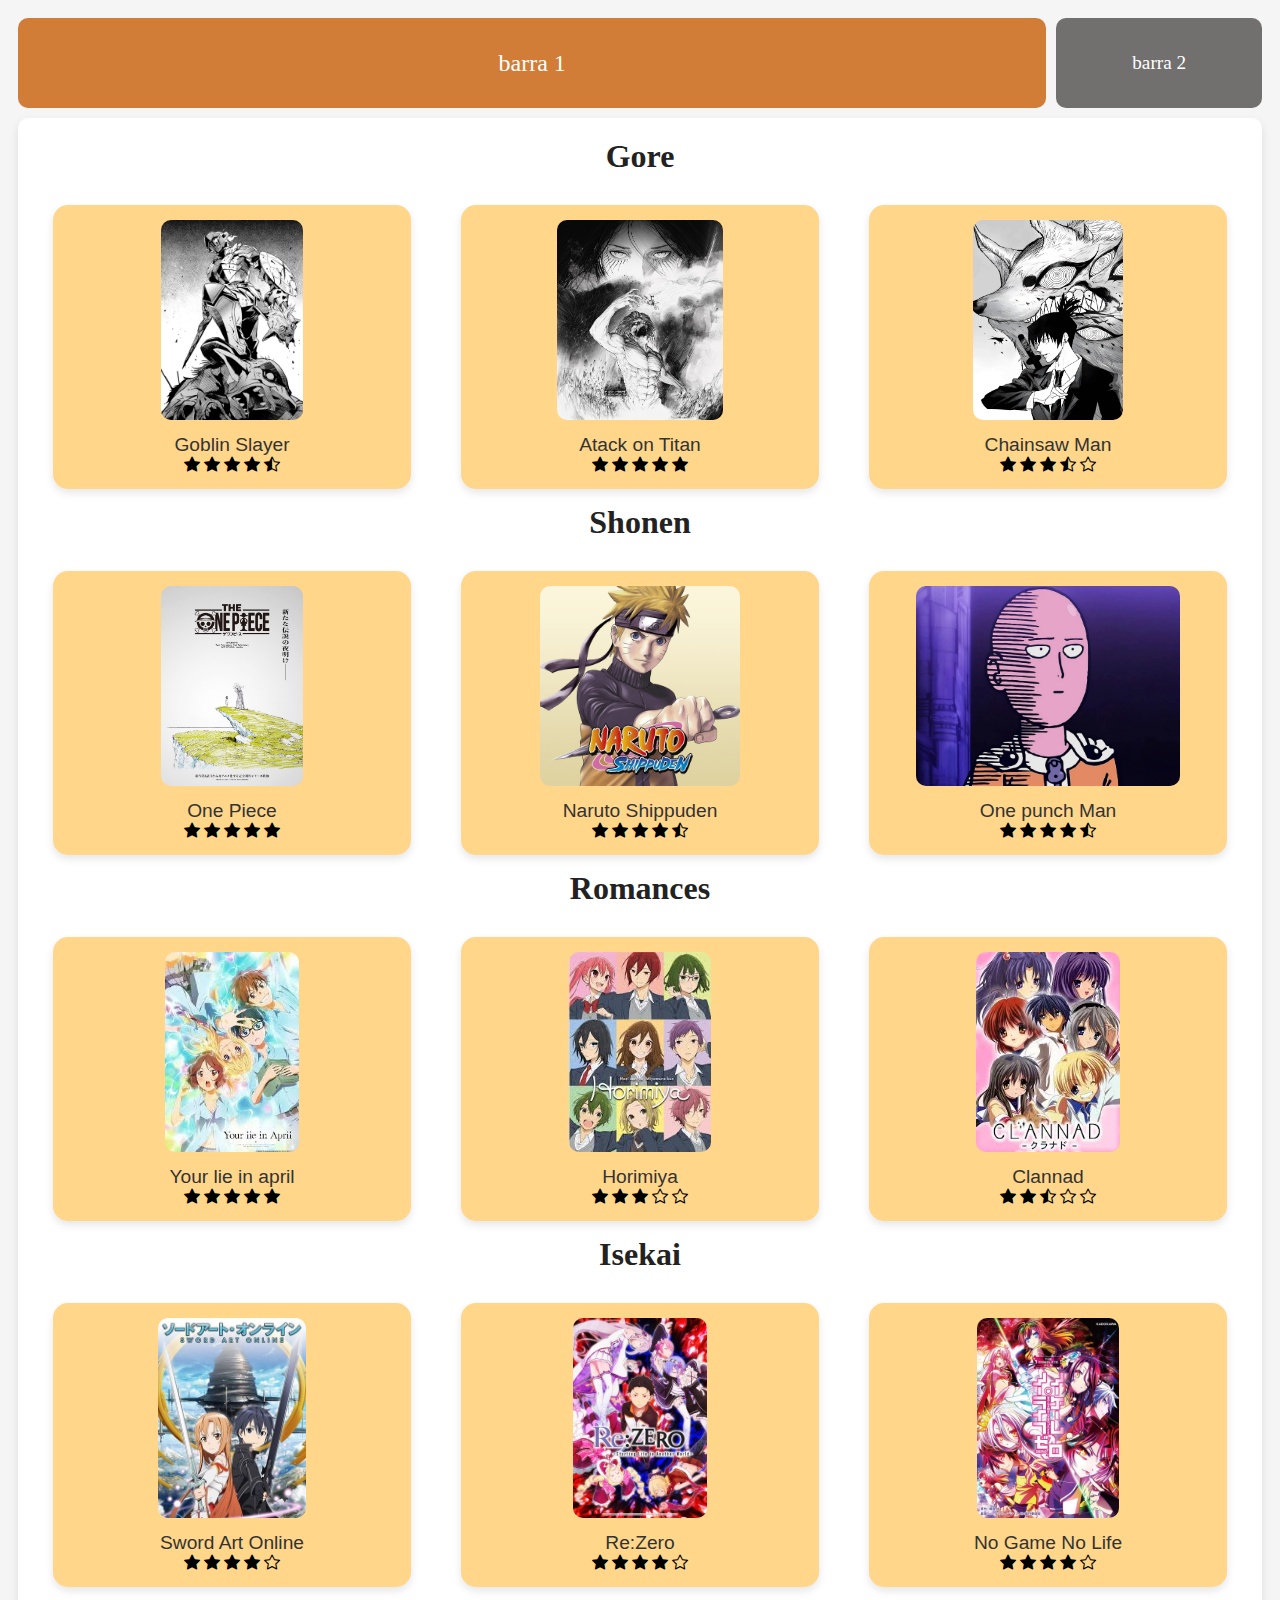
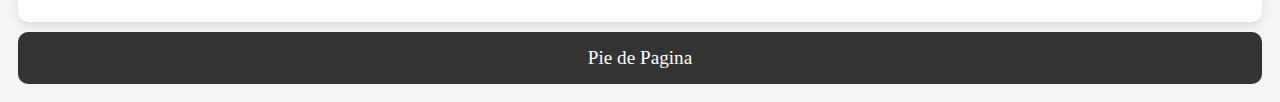
==== commit f6147088: "Iconos bootstrap actualizados en index -Angel" ====
--- a/index.html
+++ b/index.html
@@ -6,41 +6,17 @@
     <meta name="viewport" content="width=device-width, initial-scale=1.0">
     <title>CSS Grid Layout</title>
     <link rel="stylesheet" href="./css/estructura.css">
+    <link rel="stylesheet" href="https://cdn.jsdelivr.net/npm/bootstrap-icons@1.11.3/font/bootstrap-icons.min.css">
 
 </head>
 
 <body>
     <div class="grid-container">
         <nav id="barra1">
-            <div class="icon-container">
-            <svg xmlns="http://www.w3.org/2000/svg" width="32" height="32" fill="currentColor" class="bi bi-house" viewBox="0 0 16 16">
-                <path d="M8.707 1.5a1 1 0 0 0-1.414 0L.646 8.146a.5.5 0 0 0 .708.708L2 8.207V13.5A1.5 1.5 0 0 0 3.5 15h9a1.5 1.5 0 0 0 1.5-1.5V8.207l.646.647a.5.5 0 0 0 .708-.708L13 5.793V2.5a.5.5 0 0 0-.5-.5h-1a.5.5 0 0 0-.5.5v1.293zM13 7.207V13.5a.5.5 0 0 1-.5.5h-9a.5.5 0 0 1-.5-.5V7.207l5-5z"/>
-              </svg>
-              <svg xmlns="http://www.w3.org/2000/svg" width="32" height="32" fill="currentColor" class="bi bi-heart-fill" viewBox="0 0 16 16">
-                <path fill-rule="evenodd" d="M8 1.314C12.438-3.248 23.534 4.735 8 15-7.534 4.736 3.562-3.248 8 1.314"/>
-              </svg>
-              <svg xmlns="http://www.w3.org/2000/svg" width="32" height="32" fill="currentColor" class="bi bi-lightbulb-fill" viewBox="0 0 16 16">
-                <path d="M2 6a6 6 0 1 1 10.174 4.31c-.203.196-.359.4-.453.619l-.762 1.769A.5.5 0 0 1 10.5 13h-5a.5.5 0 0 1-.46-.302l-.761-1.77a2 2 0 0 0-.453-.618A5.98 5.98 0 0 1 2 6m3 8.5a.5.5 0 0 1 .5-.5h5a.5.5 0 0 1 0 1l-.224.447a1 1 0 0 1-.894.553H6.618a1 1 0 0 1-.894-.553L5.5 15a.5.5 0 0 1-.5-.5"/>
-              </svg>
-              <svg xmlns="http://www.w3.org/2000/svg" width="32" height="32" fill="currentColor" class="bi bi-arrow-bar-right" viewBox="0 0 16 16">
-                <path fill-rule="evenodd" d="M6 8a.5.5 0 0 0 .5.5h5.793l-2.147 2.146a.5.5 0 0 0 .708.708l3-3a.5.5 0 0 0 0-.708l-3-3a.5.5 0 0 0-.708.708L12.293 7.5H6.5A.5.5 0 0 0 6 8m-2.5 7a.5.5 0 0 1-.5-.5v-13a.5.5 0 0 1 1 0v13a.5.5 0 0 1-.5.5"/>
-              </svg>
-            </div>
+            barra 1
         </nav>
         <nav id="barra2">
-            <div class="icon-container">
-                <svg xmlns="http://www.w3.org/2000/svg" width="32" height="32" fill="currentColor" class="bi bi-person-circle" viewBox="0 0 16 16">
-                    <path d="M11 6a3 3 0 1 1-6 0 3 3 0 0 1 6 0"/>
-                    <path fill-rule="evenodd" d="M0 8a8 8 0 1 1 16 0A8 8 0 0 1 0 8m8-7a7 7 0 0 0-5.468 11.37C3.242 11.226 4.805 10 8 10s4.757 1.225 5.468 2.37A7 7 0 0 0 8 1"/>
-                  </svg>
-                  <svg xmlns="http://www.w3.org/2000/svg" width="32" height="32" fill="currentColor" class="bi bi-search" viewBox="0 0 16 16">
-                    <path d="M11.742 10.344a6.5 6.5 0 1 0-1.397 1.398h-.001q.044.06.098.115l3.85 3.85a1 1 0 0 0 1.415-1.414l-3.85-3.85a1 1 0 0 0-.115-.1zM12 6.5a5.5 5.5 0 1 1-11 0 5.5 5.5 0 0 1 11 0"/>
-                  </svg>
-                  <svg xmlns="http://www.w3.org/2000/svg" width="32" height="32" fill="currentColor" class="bi bi-box-arrow-left" viewBox="0 0 16 16">
-                    <path fill-rule="evenodd" d="M6 12.5a.5.5 0 0 0 .5.5h8a.5.5 0 0 0 .5-.5v-9a.5.5 0 0 0-.5-.5h-8a.5.5 0 0 0-.5.5v2a.5.5 0 0 1-1 0v-2A1.5 1.5 0 0 1 6.5 2h8A1.5 1.5 0 0 1 16 3.5v9a1.5 1.5 0 0 1-1.5 1.5h-8A1.5 1.5 0 0 1 5 12.5v-2a.5.5 0 0 1 1 0z"/>
-                    <path fill-rule="evenodd" d="M.146 8.354a.5.5 0 0 1 0-.708l3-3a.5.5 0 1 1 .708.708L1.707 7.5H10.5a.5.5 0 0 1 0 1H1.707l2.147 2.146a.5.5 0 0 1-.708.708z"/>
-                  </svg>
-            </div>
+            barra 2
         </nav>
         <main class="main-content">
 
@@ -49,30 +25,63 @@
                 <div class="div">
                     <img src="img/Goblin slayer.jpg" alt="Señor con trauma de duendes y asesino con altas capacidades">
                     <p>Goblin Slayer</p>
+                    <i class="bi bi-star-fill"></i>
+                    <i class="bi bi-star-fill"></i>
+                    <i class="bi bi-star-fill"></i>
+                    <i class="bi bi-star-fill"></i>
+                    <i class="bi bi-star-half"></i>
                 </div>
+
                 <div class="div">
                     <img src="img/AOT.jpg" alt="Chaval que quiere salvar el mundo y hace un genocidio">
                     <p>Atack on Titan</p>
+                    <i class="bi bi-star-fill"></i>
+                    <i class="bi bi-star-fill"></i>
+                    <i class="bi bi-star-fill"></i>
+                    <i class="bi bi-star-fill"></i>
+                    <i class="bi bi-star-fill"></i>
                 </div>
+
                 <div class="div">
                     <img src="img/Elmotosierro.jpg" alt="Un chaval mitad motosierra muy simp">
                     <p>Chainsaw Man</p>
+                    <i class="bi bi-star-fill"></i>
+                    <i class="bi bi-star-fill"></i>
+                    <i class="bi bi-star-fill"></i>
+                    <i class="bi bi-star-half"></i>
+                    <i class="bi bi-star"></i>
+
                 </div>
             </div>
-            
+
             <h2>Shonen</h2> <!--Titulo de la seccion-->
             <div class="categorias">
                 <div class="div">
                     <img src="img/onepiece.avif" alt="Señor con trauma de duendes y asesino con altas capacidades">
                     <p>One Piece</p>
+                    <i class="bi bi-star-fill"></i>
+                    <i class="bi bi-star-fill"></i>
+                    <i class="bi bi-star-fill"></i>
+                    <i class="bi bi-star-fill"></i>
+                    <i class="bi bi-star-fill"></i>
                 </div>
                 <div class="div">
                     <img src="img/naruto.jpg" alt="Chaval que quiere salvar el mundo y hace un genocidio">
                     <p>Naruto Shippuden</p>
+                    <i class="bi bi-star-fill"></i>
+                    <i class="bi bi-star-fill"></i>
+                    <i class="bi bi-star-fill"></i>
+                    <i class="bi bi-star-fill"></i>
+                    <i class="bi bi-star-half"></i>
                 </div>
                 <div class="div">
                     <img src="img/onepunch.jpg" alt="Un chaval mitad motosierra muy simp">
                     <p>One punch Man</p>
+                    <i class="bi bi-star-fill"></i>
+                    <i class="bi bi-star-fill"></i>
+                    <i class="bi bi-star-fill"></i>
+                    <i class="bi bi-star-fill"></i>
+                    <i class="bi bi-star-half"></i>
                 </div>
             </div>
 
@@ -81,14 +90,29 @@
                 <div class="div">
                     <img src="img\yourlieinapril.jpeg" alt="">
                     <p>Your lie in april</p>
+                    <i class="bi bi-star-fill"></i>
+                    <i class="bi bi-star-fill"></i>
+                    <i class="bi bi-star-fill"></i>
+                    <i class="bi bi-star-fill"></i>
+                    <i class="bi bi-star-fill"></i>
                 </div>
                 <div class="div">
                     <img src="img\horimiya.jpeg" alt="">
                     <p>Horimiya</p>
+                    <i class="bi bi-star-fill"></i>
+                    <i class="bi bi-star-fill"></i>
+                    <i class="bi bi-star-fill"></i>
+                    <i class="bi bi-star"></i>
+                    <i class="bi bi-star"></i>
                 </div>
                 <div class="div">
                     <img src="img\clannad.jpeg" alt="">
                     <p>Clannad</p>
+                    <i class="bi bi-star-fill"></i>
+                    <i class="bi bi-star-fill"></i>
+                    <i class="bi bi-star-half"></i>
+                    <i class="bi bi-star"></i>
+                    <i class="bi bi-star"></i>
                 </div>
             </div>
 
@@ -97,31 +121,34 @@
                 <div class="div">
                     <img src="img\swordartonline.jpg" alt="">
                     <p>Sword Art Online</p>
+                    <i class="bi bi-star-fill"></i>
+                    <i class="bi bi-star-fill"></i>
+                    <i class="bi bi-star-fill"></i>
+                    <i class="bi bi-star-fill"></i>
+                    <i class="bi bi-star"></i>
                 </div>
                 <div class="div">
                     <img src="img/rezero.jpg" alt="">
                     <p>Re:Zero</p>
+                    <i class="bi bi-star-fill"></i>
+                    <i class="bi bi-star-fill"></i>
+                    <i class="bi bi-star-fill"></i>
+                    <i class="bi bi-star-fill"></i>
+                    <i class="bi bi-star"></i>
                 </div>
                 <div class="div">
                     <img src="img/nogamenolife.jpg" alt="">
                     <p>No Game No Life</p>
+                    <i class="bi bi-star-fill"></i>
+                    <i class="bi bi-star-fill"></i>
+                    <i class="bi bi-star-fill"></i>
+                    <i class="bi bi-star-fill"></i>
+                    <i class="bi bi-star"></i>
                 </div>
             </div>
-
-
         </main>
 
-        <footer class="footer">
-            <div>
-                <p>Contacto: grupoa@gmail.com | Tel: 634 369 927 | &copy; 2025 Todos los derechos reservados.</p>
-                <div>
-                    <a href="#">Facebook</a>
-                    <a href="#">Twitter</a>
-                    <a href="#">Instagram</a>
-                    <a href="#">LinkedIn</a>
-                </div>
-            </div>
-        </footer>
+        <footer class="footer">Pie de Pagina</footer>
     </div>
 </body>
 
--- a/css/estructura.css
+++ b/css/estructura.css
@@ -119,6 +119,55 @@
     text-align: center;
 }
 
+
+/*algo de estilo para el formulario que sino queda muy soso*/
+form {
+    max-width: 400px;
+    margin: 0 auto;
+    padding: 20px;
+    background: white;
+    border-radius: 8px;
+    box-shadow: 0 4px 8px rgba(0, 0, 0, 0.1);
+}
+
+label {
+    display: block;
+    font-weight: bold;
+    margin-bottom: 5px;
+    align-items: center;
+}
+input {
+    width: 100%;
+    padding: 8px;
+    border: 1px solid #ccc;
+    border-radius: 5px;
+}
+
+button {
+    width: 100%;
+    padding: 10px;
+    background-color: var(--barra-1);
+    color: white;
+    border: none;
+    border-radius: 5px;
+    font-size: 1rem;
+    cursor: pointer;
+}
+
+button:hover {
+    background-color: #b5651d;
+}
+
+.footer {
+    grid-area: footer;
+    background-color: #333;
+    color: white;
+    text-align: center;
+    padding: 15px;
+    border-radius: 10px;
+    font-size: 1.2rem;
+}
+
 /*abajo por ultimo hacemos los media queris*/
 /* contenedor de las diferentes series que estan en divs */
 .categorias {
@@ -147,38 +196,3 @@
         grid-template-columns: 1fr;
     }
 }
-
-.icon-container {
-    display: flex;
-    gap: 30px;
-}
-
-.icon-container svg {
-    transition: fill 0.3s ease;
-    fill: currentColor;
-}
-.icon-container svg:hover {
-    fill: red;
-}
-
-footer {
-    text-align: center;
-    padding: 5px;
-    color: white;
-    font-size: 12px;
-}
-
-footer p {
-    text-align: center;
-    padding: 5px;
-    color: white;
-    margin: 2px 0;
-    font-size: 12px;
-}
-
-footer a {
-    margin: 0 5px;
-    color: white;
-    text-decoration: none;
-    font-size: 12px;
-}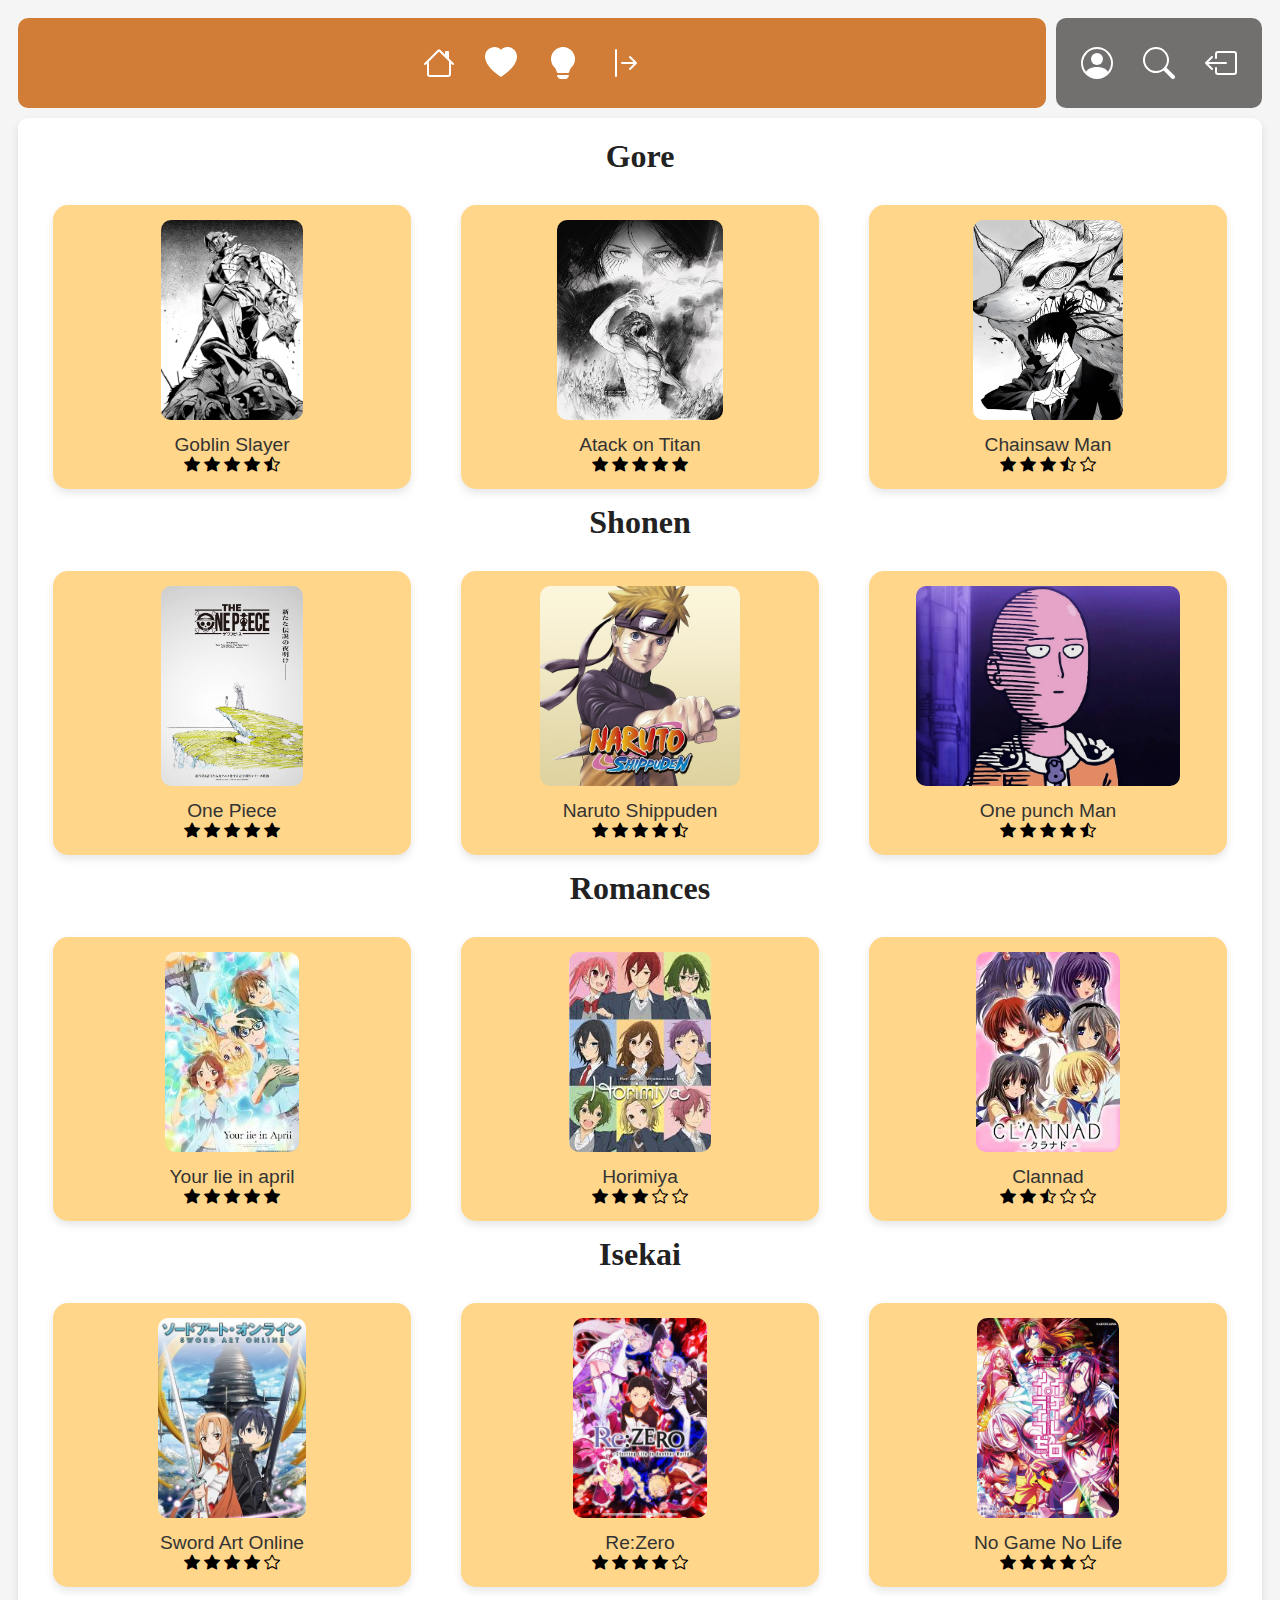
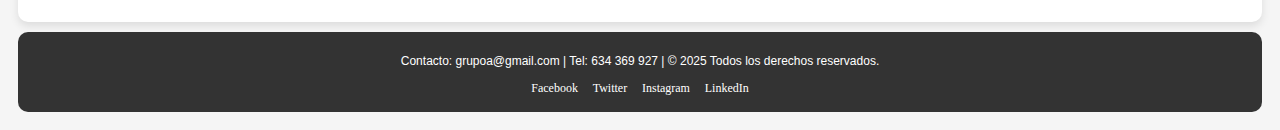
==== commit d4257719: "Merge cambios azael en la rama Angel" ====
--- a/index.html
+++ b/index.html
@@ -13,14 +13,39 @@
 <body>
     <div class="grid-container">
         <nav id="barra1">
-            barra 1
+            <div class="icon-container">
+            <svg xmlns="http://www.w3.org/2000/svg" width="32" height="32" fill="currentColor" class="bi bi-house" viewBox="0 0 16 16">
+                <path d="M8.707 1.5a1 1 0 0 0-1.414 0L.646 8.146a.5.5 0 0 0 .708.708L2 8.207V13.5A1.5 1.5 0 0 0 3.5 15h9a1.5 1.5 0 0 0 1.5-1.5V8.207l.646.647a.5.5 0 0 0 .708-.708L13 5.793V2.5a.5.5 0 0 0-.5-.5h-1a.5.5 0 0 0-.5.5v1.293zM13 7.207V13.5a.5.5 0 0 1-.5.5h-9a.5.5 0 0 1-.5-.5V7.207l5-5z"/>
+              </svg>
+              <svg xmlns="http://www.w3.org/2000/svg" width="32" height="32" fill="currentColor" class="bi bi-heart-fill" viewBox="0 0 16 16">
+                <path fill-rule="evenodd" d="M8 1.314C12.438-3.248 23.534 4.735 8 15-7.534 4.736 3.562-3.248 8 1.314"/>
+              </svg>
+              <svg xmlns="http://www.w3.org/2000/svg" width="32" height="32" fill="currentColor" class="bi bi-lightbulb-fill" viewBox="0 0 16 16">
+                <path d="M2 6a6 6 0 1 1 10.174 4.31c-.203.196-.359.4-.453.619l-.762 1.769A.5.5 0 0 1 10.5 13h-5a.5.5 0 0 1-.46-.302l-.761-1.77a2 2 0 0 0-.453-.618A5.98 5.98 0 0 1 2 6m3 8.5a.5.5 0 0 1 .5-.5h5a.5.5 0 0 1 0 1l-.224.447a1 1 0 0 1-.894.553H6.618a1 1 0 0 1-.894-.553L5.5 15a.5.5 0 0 1-.5-.5"/>
+              </svg>
+              <svg xmlns="http://www.w3.org/2000/svg" width="32" height="32" fill="currentColor" class="bi bi-arrow-bar-right" viewBox="0 0 16 16">
+                <path fill-rule="evenodd" d="M6 8a.5.5 0 0 0 .5.5h5.793l-2.147 2.146a.5.5 0 0 0 .708.708l3-3a.5.5 0 0 0 0-.708l-3-3a.5.5 0 0 0-.708.708L12.293 7.5H6.5A.5.5 0 0 0 6 8m-2.5 7a.5.5 0 0 1-.5-.5v-13a.5.5 0 0 1 1 0v13a.5.5 0 0 1-.5.5"/>
+              </svg>
+            </div>
         </nav>
         <nav id="barra2">
-            barra 2
+            <div class="icon-container">
+                <svg xmlns="http://www.w3.org/2000/svg" width="32" height="32" fill="currentColor" class="bi bi-person-circle" viewBox="0 0 16 16">
+                    <path d="M11 6a3 3 0 1 1-6 0 3 3 0 0 1 6 0"/>
+                    <path fill-rule="evenodd" d="M0 8a8 8 0 1 1 16 0A8 8 0 0 1 0 8m8-7a7 7 0 0 0-5.468 11.37C3.242 11.226 4.805 10 8 10s4.757 1.225 5.468 2.37A7 7 0 0 0 8 1"/>
+                  </svg>
+                  <svg xmlns="http://www.w3.org/2000/svg" width="32" height="32" fill="currentColor" class="bi bi-search" viewBox="0 0 16 16">
+                    <path d="M11.742 10.344a6.5 6.5 0 1 0-1.397 1.398h-.001q.044.06.098.115l3.85 3.85a1 1 0 0 0 1.415-1.414l-3.85-3.85a1 1 0 0 0-.115-.1zM12 6.5a5.5 5.5 0 1 1-11 0 5.5 5.5 0 0 1 11 0"/>
+                  </svg>
+                  <svg xmlns="http://www.w3.org/2000/svg" width="32" height="32" fill="currentColor" class="bi bi-box-arrow-left" viewBox="0 0 16 16">
+                    <path fill-rule="evenodd" d="M6 12.5a.5.5 0 0 0 .5.5h8a.5.5 0 0 0 .5-.5v-9a.5.5 0 0 0-.5-.5h-8a.5.5 0 0 0-.5.5v2a.5.5 0 0 1-1 0v-2A1.5 1.5 0 0 1 6.5 2h8A1.5 1.5 0 0 1 16 3.5v9a1.5 1.5 0 0 1-1.5 1.5h-8A1.5 1.5 0 0 1 5 12.5v-2a.5.5 0 0 1 1 0z"/>
+                    <path fill-rule="evenodd" d="M.146 8.354a.5.5 0 0 1 0-.708l3-3a.5.5 0 1 1 .708.708L1.707 7.5H10.5a.5.5 0 0 1 0 1H1.707l2.147 2.146a.5.5 0 0 1-.708.708z"/>
+                  </svg>
+            </div>
         </nav>
         <main class="main-content">
 
-            <h2>Gore</h2> <!--Titulo de la seccion-->
+            <h2>Gore</h2>
             <div class="categorias">
                 <div class="div">
                     <img src="img/Goblin slayer.jpg" alt="Señor con trauma de duendes y asesino con altas capacidades">
@@ -54,7 +79,7 @@
                 </div>
             </div>
 
-            <h2>Shonen</h2> <!--Titulo de la seccion-->
+            <h2>Shonen</h2>
             <div class="categorias">
                 <div class="div">
                     <img src="img/onepiece.avif" alt="Señor con trauma de duendes y asesino con altas capacidades">
@@ -148,7 +173,17 @@
             </div>
         </main>
 
-        <footer class="footer">Pie de Pagina</footer>
+        <footer class="footer">
+            <div>
+                <p>Contacto: grupoa@gmail.com | Tel: 634 369 927 | &copy; 2025 Todos los derechos reservados.</p>
+                <div>
+                    <a href="#">Facebook</a>
+                    <a href="#">Twitter</a>
+                    <a href="#">Instagram</a>
+                    <a href="#">LinkedIn</a>
+                </div>
+            </div>
+        </footer>
     </div>
 </body>
 
--- a/css/estructura.css
+++ b/css/estructura.css
@@ -168,6 +168,34 @@
     font-size: 1.2rem;
 }
 
+.icon-container {
+    display: flex;
+    gap: 30px;
+}
+
+.icon-container svg {
+    transition: fill 0.3s ease;
+    fill: currentColor;
+}
+.icon-container svg:hover {
+    fill: red;
+}
+
+footer p {
+    text-align: center;
+    padding: 5px;
+    color: white;
+    margin: 2px 0;
+    font-size: 12px;
+}
+
+footer a {
+    margin: 0 5px;
+    color: white;
+    text-decoration: none;
+    font-size: 12px;
+}
+
 /*abajo por ultimo hacemos los media queris*/
 /* contenedor de las diferentes series que estan en divs */
 .categorias {
@@ -196,3 +224,5 @@
         grid-template-columns: 1fr;
     }
 }
+
+
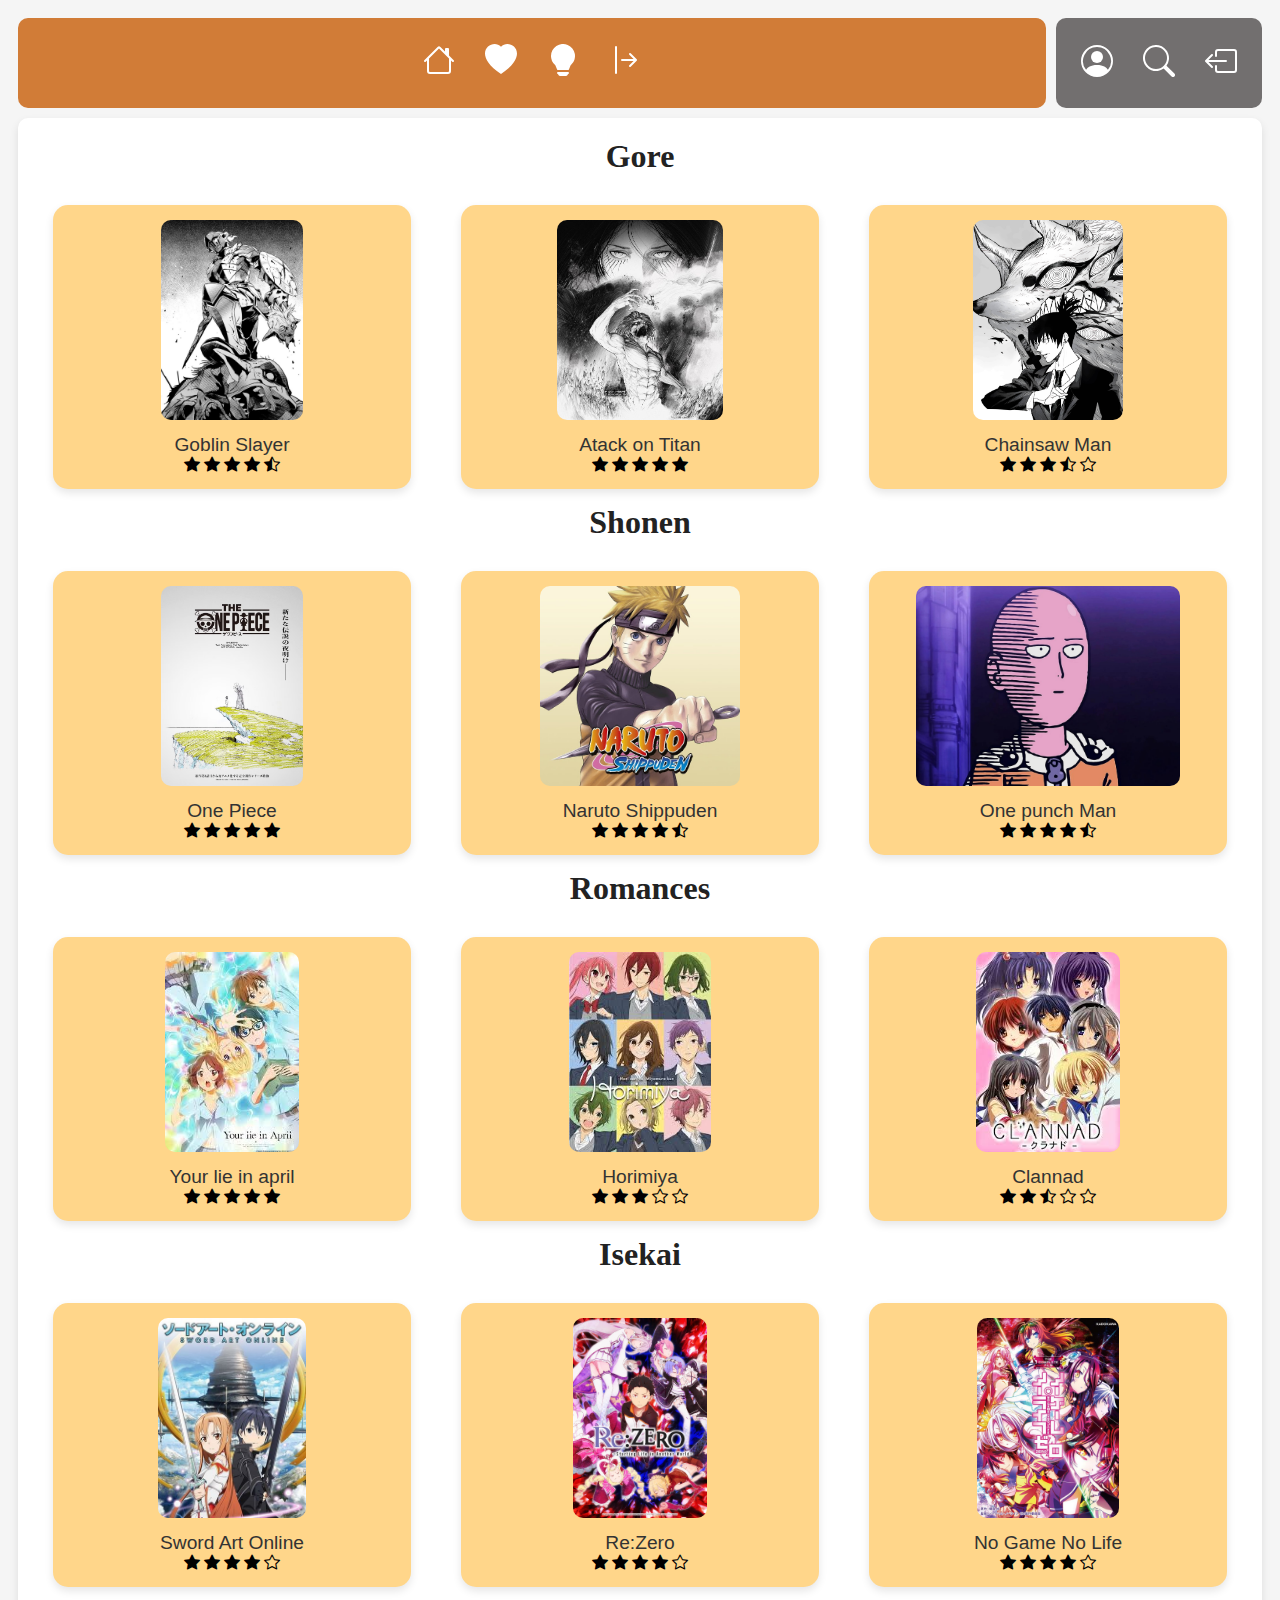
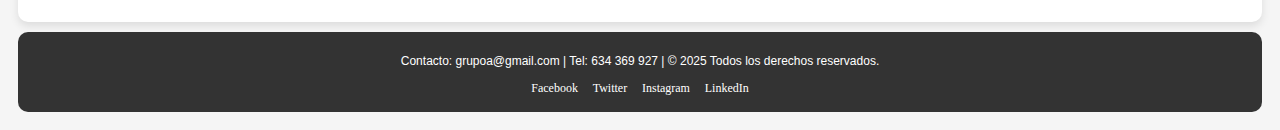
==== commit 14118383: "Parte final del proyecto, enlaces a detalles terminados, pendiente hacer merge a Main" ====
--- a/index.html
+++ b/index.html
@@ -14,162 +14,221 @@
     <div class="grid-container">
         <nav id="barra1">
             <div class="icon-container">
-            <svg xmlns="http://www.w3.org/2000/svg" width="32" height="32" fill="currentColor" class="bi bi-house" viewBox="0 0 16 16">
-                <path d="M8.707 1.5a1 1 0 0 0-1.414 0L.646 8.146a.5.5 0 0 0 .708.708L2 8.207V13.5A1.5 1.5 0 0 0 3.5 15h9a1.5 1.5 0 0 0 1.5-1.5V8.207l.646.647a.5.5 0 0 0 .708-.708L13 5.793V2.5a.5.5 0 0 0-.5-.5h-1a.5.5 0 0 0-.5.5v1.293zM13 7.207V13.5a.5.5 0 0 1-.5.5h-9a.5.5 0 0 1-.5-.5V7.207l5-5z"/>
-              </svg>
-              <svg xmlns="http://www.w3.org/2000/svg" width="32" height="32" fill="currentColor" class="bi bi-heart-fill" viewBox="0 0 16 16">
-                <path fill-rule="evenodd" d="M8 1.314C12.438-3.248 23.534 4.735 8 15-7.534 4.736 3.562-3.248 8 1.314"/>
-              </svg>
-              <svg xmlns="http://www.w3.org/2000/svg" width="32" height="32" fill="currentColor" class="bi bi-lightbulb-fill" viewBox="0 0 16 16">
-                <path d="M2 6a6 6 0 1 1 10.174 4.31c-.203.196-.359.4-.453.619l-.762 1.769A.5.5 0 0 1 10.5 13h-5a.5.5 0 0 1-.46-.302l-.761-1.77a2 2 0 0 0-.453-.618A5.98 5.98 0 0 1 2 6m3 8.5a.5.5 0 0 1 .5-.5h5a.5.5 0 0 1 0 1l-.224.447a1 1 0 0 1-.894.553H6.618a1 1 0 0 1-.894-.553L5.5 15a.5.5 0 0 1-.5-.5"/>
-              </svg>
-              <svg xmlns="http://www.w3.org/2000/svg" width="32" height="32" fill="currentColor" class="bi bi-arrow-bar-right" viewBox="0 0 16 16">
-                <path fill-rule="evenodd" d="M6 8a.5.5 0 0 0 .5.5h5.793l-2.147 2.146a.5.5 0 0 0 .708.708l3-3a.5.5 0 0 0 0-.708l-3-3a.5.5 0 0 0-.708.708L12.293 7.5H6.5A.5.5 0 0 0 6 8m-2.5 7a.5.5 0 0 1-.5-.5v-13a.5.5 0 0 1 1 0v13a.5.5 0 0 1-.5.5"/>
-              </svg>
+                <a href="index.html"><svg xmlns="http://www.w3.org/2000/svg" width="32" height="32"
+                        fill="currentColor" class="bi bi-house" viewBox="0 0 16 16">
+                        <path
+                            d="M8.707 1.5a1 1 0 0 0-1.414 0L.646 8.146a.5.5 0 0 0 .708.708L2 8.207V13.5A1.5 1.5 0 0 0 3.5 15h9a1.5 1.5 0 0 0 1.5-1.5V8.207l.646.647a.5.5 0 0 0 .708-.708L13 5.793V2.5a.5.5 0 0 0-.5-.5h-1a.5.5 0 0 0-.5.5v1.293zM13 7.207V13.5a.5.5 0 0 1-.5.5h-9a.5.5 0 0 1-.5-.5V7.207l5-5z" />
+                    </svg>
+                </a>
+                <a href=""">
+                    <svg xmlns="http://www.w3.org/2000/svg" width="32" height="32" fill="currentColor"
+                        class="bi bi-heart-fill" viewBox="0 0 16 16">
+                        <path fill-rule="evenodd"
+                            d="M8 1.314C12.438-3.248 23.534 4.735 8 15-7.534 4.736 3.562-3.248 8 1.314" />
+                    </svg>
+                </a>
+                <a href="">
+                    <svg xmlns="http://www.w3.org/2000/svg" width="32" height="32" fill="currentColor"
+                        class="bi bi-lightbulb-fill" viewBox="0 0 16 16">
+                        <path
+                            d="M2 6a6 6 0 1 1 10.174 4.31c-.203.196-.359.4-.453.619l-.762 1.769A.5.5 0 0 1 10.5 13h-5a.5.5 0 0 1-.46-.302l-.761-1.77a2 2 0 0 0-.453-.618A5.98 5.98 0 0 1 2 6m3 8.5a.5.5 0 0 1 .5-.5h5a.5.5 0 0 1 0 1l-.224.447a1 1 0 0 1-.894.553H6.618a1 1 0 0 1-.894-.553L5.5 15a.5.5 0 0 1-.5-.5" />
+                    </svg>
+                </a>
+                <a href="" target="_blank">
+                    <svg xmlns="http://www.w3.org/2000/svg" width="32" height="32" fill="currentColor"
+                        class="bi bi-arrow-bar-right" viewBox="0 0 16 16">
+                        <path fill-rule="evenodd"
+                            d="M6 8a.5.5 0 0 0 .5.5h5.793l-2.147 2.146a.5.5 0 0 0 .708.708l3-3a.5.5 0 0 0 0-.708l-3-3a.5.5 0 0 0-.708.708L12.293 7.5H6.5A.5.5 0 0 0 6 8m-2.5 7a.5.5 0 0 1-.5-.5v-13a.5.5 0 0 1 1 0v13a.5.5 0 0 1-.5.5" />
+                    </svg>
+                </a>
             </div>
         </nav>
         <nav id="barra2">
             <div class="icon-container">
-                <svg xmlns="http://www.w3.org/2000/svg" width="32" height="32" fill="currentColor" class="bi bi-person-circle" viewBox="0 0 16 16">
-                    <path d="M11 6a3 3 0 1 1-6 0 3 3 0 0 1 6 0"/>
-                    <path fill-rule="evenodd" d="M0 8a8 8 0 1 1 16 0A8 8 0 0 1 0 8m8-7a7 7 0 0 0-5.468 11.37C3.242 11.226 4.805 10 8 10s4.757 1.225 5.468 2.37A7 7 0 0 0 8 1"/>
-                  </svg>
-                  <svg xmlns="http://www.w3.org/2000/svg" width="32" height="32" fill="currentColor" class="bi bi-search" viewBox="0 0 16 16">
-                    <path d="M11.742 10.344a6.5 6.5 0 1 0-1.397 1.398h-.001q.044.06.098.115l3.85 3.85a1 1 0 0 0 1.415-1.414l-3.85-3.85a1 1 0 0 0-.115-.1zM12 6.5a5.5 5.5 0 1 1-11 0 5.5 5.5 0 0 1 11 0"/>
-                  </svg>
-                  <svg xmlns="http://www.w3.org/2000/svg" width="32" height="32" fill="currentColor" class="bi bi-box-arrow-left" viewBox="0 0 16 16">
-                    <path fill-rule="evenodd" d="M6 12.5a.5.5 0 0 0 .5.5h8a.5.5 0 0 0 .5-.5v-9a.5.5 0 0 0-.5-.5h-8a.5.5 0 0 0-.5.5v2a.5.5 0 0 1-1 0v-2A1.5 1.5 0 0 1 6.5 2h8A1.5 1.5 0 0 1 16 3.5v9a1.5 1.5 0 0 1-1.5 1.5h-8A1.5 1.5 0 0 1 5 12.5v-2a.5.5 0 0 1 1 0z"/>
-                    <path fill-rule="evenodd" d="M.146 8.354a.5.5 0 0 1 0-.708l3-3a.5.5 0 1 1 .708.708L1.707 7.5H10.5a.5.5 0 0 1 0 1H1.707l2.147 2.146a.5.5 0 0 1-.708.708z"/>
-                  </svg>
+                <a href="configuracion.html">
+                    <svg xmlns="http://www.w3.org/2000/svg" width="32" height="32" fill="currentColor"
+                        class="bi bi-person-circle" viewBox="0 0 16 16">
+                        <path d="M11 6a3 3 0 1 1-6 0 3 3 0 0 1 6 0" />
+                        <path fill-rule="evenodd"
+                            d="M0 8a8 8 0 1 1 16 0A8 8 0 0 1 0 8m8-7a7 7 0 0 0-5.468 11.37C3.242 11.226 4.805 10 8 10s4.757 1.225 5.468 2.37A7 7 0 0 0 8 1" />
+                    </svg>
+                </a>
+                <a href="configuracion.html">
+                    <svg xmlns="http://www.w3.org/2000/svg" width="32" height="32" fill="currentColor"
+                        class="bi bi-search" viewBox="0 0 16 16">
+                        <path
+                            d="M11.742 10.344a6.5 6.5 0 1 0-1.397 1.398h-.001q.044.06.098.115l3.85 3.85a1 1 0 0 0 1.415-1.414l-3.85-3.85a1 1 0 0 0-.115-.1zM12 6.5a5.5 5.5 0 1 1-11 0 5.5 5.5 0 0 1 11 0" />
+                    </svg>
+                </a>
+                <a href="" target="_blank">
+                    <svg xmlns="http://www.w3.org/2000/svg" width="32" height="32" fill="currentColor"
+                        class="bi bi-box-arrow-left" viewBox="0 0 16 16">
+                        <path fill-rule="evenodd"
+                            d="M6 12.5a.5.5 0 0 0 .5.5h8a.5.5 0 0 0 .5-.5v-9a.5.5 0 0 0-.5-.5h-8a.5.5 0 0 0-.5.5v2a.5.5 0 0 1-1 0v-2A1.5 1.5 0 0 1 6.5 2h8A1.5 1.5 0 0 1 16 3.5v9a1.5 1.5 0 0 1-1.5 1.5h-8A1.5 1.5 0 0 1 5 12.5v-2a.5.5 0 0 1 1 0z" />
+                        <path fill-rule="evenodd"
+                            d="M.146 8.354a.5.5 0 0 1 0-.708l3-3a.5.5 0 1 1 .708.708L1.707 7.5H10.5a.5.5 0 0 1 0 1H1.707l2.147 2.146a.5.5 0 0 1-.708.708z" />
+                    </svg>
+                </a>
             </div>
         </nav>
         <main class="main-content">
 
             <h2>Gore</h2>
             <div class="categorias">
-                <div class="div">
-                    <img src="img/Goblin slayer.jpg" alt="Señor con trauma de duendes y asesino con altas capacidades">
-                    <p>Goblin Slayer</p>
-                    <i class="bi bi-star-fill"></i>
-                    <i class="bi bi-star-fill"></i>
-                    <i class="bi bi-star-fill"></i>
-                    <i class="bi bi-star-fill"></i>
-                    <i class="bi bi-star-half"></i>
-                </div>
-
-                <div class="div">
-                    <img src="img/AOT.jpg" alt="Chaval que quiere salvar el mundo y hace un genocidio">
-                    <p>Atack on Titan</p>
-                    <i class="bi bi-star-fill"></i>
-                    <i class="bi bi-star-fill"></i>
-                    <i class="bi bi-star-fill"></i>
-                    <i class="bi bi-star-fill"></i>
-                    <i class="bi bi-star-fill"></i>
-                </div>
-
-                <div class="div">
-                    <img src="img/Elmotosierro.jpg" alt="Un chaval mitad motosierra muy simp">
-                    <p>Chainsaw Man</p>
-                    <i class="bi bi-star-fill"></i>
-                    <i class="bi bi-star-fill"></i>
-                    <i class="bi bi-star-fill"></i>
-                    <i class="bi bi-star-half"></i>
-                    <i class="bi bi-star"></i>
-
-                </div>
+                <a href="detalle.html">
+                    <div class="div">
+                        <img src="img/Goblin slayer.jpg"
+                            alt="Señor con trauma de duendes y asesino con altas capacidades">
+                        <p>Goblin Slayer</p>
+                        <i class="bi bi-star-fill"></i>
+                        <i class="bi bi-star-fill"></i>
+                        <i class="bi bi-star-fill"></i>
+                        <i class="bi bi-star-fill"></i>
+                        <i class="bi bi-star-half"></i>
+                    </div>
+                </a>
+
+                <a href="detalle.html">
+                    <div class="div">
+                        <img src="img/AOT.jpg" alt="Chaval que quiere salvar el mundo y hace un genocidio">
+                        <p>Atack on Titan</p>
+                        <i class="bi bi-star-fill"></i>
+                        <i class="bi bi-star-fill"></i>
+                        <i class="bi bi-star-fill"></i>
+                        <i class="bi bi-star-fill"></i>
+                        <i class="bi bi-star-fill"></i>
+                    </div>
+
+                    <a href="detalle.html">
+                        <div class="div">
+                            <img src="img/Elmotosierro.jpg" alt="Un chaval mitad motosierra muy simp">
+                            <p>Chainsaw Man</p>
+                            <i class="bi bi-star-fill"></i>
+                            <i class="bi bi-star-fill"></i>
+                            <i class="bi bi-star-fill"></i>
+                            <i class="bi bi-star-half"></i>
+                            <i class="bi bi-star"></i>
+                        </div>
+                    </a>
             </div>
 
             <h2>Shonen</h2>
             <div class="categorias">
-                <div class="div">
-                    <img src="img/onepiece.avif" alt="Señor con trauma de duendes y asesino con altas capacidades">
-                    <p>One Piece</p>
-                    <i class="bi bi-star-fill"></i>
-                    <i class="bi bi-star-fill"></i>
-                    <i class="bi bi-star-fill"></i>
-                    <i class="bi bi-star-fill"></i>
-                    <i class="bi bi-star-fill"></i>
-                </div>
-                <div class="div">
-                    <img src="img/naruto.jpg" alt="Chaval que quiere salvar el mundo y hace un genocidio">
-                    <p>Naruto Shippuden</p>
-                    <i class="bi bi-star-fill"></i>
-                    <i class="bi bi-star-fill"></i>
-                    <i class="bi bi-star-fill"></i>
-                    <i class="bi bi-star-fill"></i>
-                    <i class="bi bi-star-half"></i>
-                </div>
-                <div class="div">
-                    <img src="img/onepunch.jpg" alt="Un chaval mitad motosierra muy simp">
-                    <p>One punch Man</p>
-                    <i class="bi bi-star-fill"></i>
-                    <i class="bi bi-star-fill"></i>
-                    <i class="bi bi-star-fill"></i>
-                    <i class="bi bi-star-fill"></i>
-                    <i class="bi bi-star-half"></i>
-                </div>
+                <a href="detalle.html">
+                    <div class="div">
+                        <img src="img/onepiece.avif" alt="Señor con trauma de duendes y asesino con altas capacidades">
+                        <p>One Piece</p>
+                        <i class="bi bi-star-fill"></i>
+                        <i class="bi bi-star-fill"></i>
+                        <i class="bi bi-star-fill"></i>
+                        <i class="bi bi-star-fill"></i>
+                        <i class="bi bi-star-fill"></i>
+                    </div>
+                </a>
+
+                <a href="detalle.html">
+                    <div class="div">
+                        <img src="img/naruto.jpg" alt="Chaval que quiere salvar el mundo y hace un genocidio">
+                        <p>Naruto Shippuden</p>
+                        <i class="bi bi-star-fill"></i>
+                        <i class="bi bi-star-fill"></i>
+                        <i class="bi bi-star-fill"></i>
+                        <i class="bi bi-star-fill"></i>
+                        <i class="bi bi-star-half"></i>
+                    </div>
+                </a>
+
+                <a href="detalle.html">
+                    <div class="div">
+                        <img src="img/onepunch.jpg" alt="Un chaval mitad motosierra muy simp">
+                        <p>One punch Man</p>
+                        <i class="bi bi-star-fill"></i>
+                        <i class="bi bi-star-fill"></i>
+                        <i class="bi bi-star-fill"></i>
+                        <i class="bi bi-star-fill"></i>
+                        <i class="bi bi-star-half"></i>
+                    </div>
+                </a>
             </div>
 
             <h2>Romances</h2>
             <div class="categorias">
-                <div class="div">
-                    <img src="img\yourlieinapril.jpeg" alt="">
-                    <p>Your lie in april</p>
-                    <i class="bi bi-star-fill"></i>
-                    <i class="bi bi-star-fill"></i>
-                    <i class="bi bi-star-fill"></i>
-                    <i class="bi bi-star-fill"></i>
-                    <i class="bi bi-star-fill"></i>
-                </div>
-                <div class="div">
-                    <img src="img\horimiya.jpeg" alt="">
-                    <p>Horimiya</p>
-                    <i class="bi bi-star-fill"></i>
-                    <i class="bi bi-star-fill"></i>
-                    <i class="bi bi-star-fill"></i>
-                    <i class="bi bi-star"></i>
-                    <i class="bi bi-star"></i>
-                </div>
-                <div class="div">
-                    <img src="img\clannad.jpeg" alt="">
-                    <p>Clannad</p>
-                    <i class="bi bi-star-fill"></i>
-                    <i class="bi bi-star-fill"></i>
-                    <i class="bi bi-star-half"></i>
-                    <i class="bi bi-star"></i>
-                    <i class="bi bi-star"></i>
-                </div>
+
+                <a href="detalle.html">
+                    <div class="div">
+                        <img src="img\yourlieinapril.jpeg" alt="">
+                        <p>Your lie in april</p>
+                        <i class="bi bi-star-fill"></i>
+                        <i class="bi bi-star-fill"></i>
+                        <i class="bi bi-star-fill"></i>
+                        <i class="bi bi-star-fill"></i>
+                        <i class="bi bi-star-fill"></i>
+                    </div>
+                </a>
+
+                <a href="detalle.html">
+                    <div class="div">
+                        <img src="img\horimiya.jpeg" alt="">
+                        <p>Horimiya</p>
+                        <i class="bi bi-star-fill"></i>
+                        <i class="bi bi-star-fill"></i>
+                        <i class="bi bi-star-fill"></i>
+                        <i class="bi bi-star"></i>
+                        <i class="bi bi-star"></i>
+                    </div>
+                </a>
+
+                <a href="detalle.html">
+                    <div class="div">
+                        <img src="img\clannad.jpeg" alt="">
+                        <p>Clannad</p>
+                        <i class="bi bi-star-fill"></i>
+                        <i class="bi bi-star-fill"></i>
+                        <i class="bi bi-star-half"></i>
+                        <i class="bi bi-star"></i>
+                        <i class="bi bi-star"></i>
+                    </div>
+                </a>
             </div>
 
             <h2>Isekai</h2>
             <div class="categorias">
-                <div class="div">
-                    <img src="img\swordartonline.jpg" alt="">
-                    <p>Sword Art Online</p>
-                    <i class="bi bi-star-fill"></i>
-                    <i class="bi bi-star-fill"></i>
-                    <i class="bi bi-star-fill"></i>
-                    <i class="bi bi-star-fill"></i>
-                    <i class="bi bi-star"></i>
-                </div>
-                <div class="div">
-                    <img src="img/rezero.jpg" alt="">
-                    <p>Re:Zero</p>
-                    <i class="bi bi-star-fill"></i>
-                    <i class="bi bi-star-fill"></i>
-                    <i class="bi bi-star-fill"></i>
-                    <i class="bi bi-star-fill"></i>
-                    <i class="bi bi-star"></i>
-                </div>
-                <div class="div">
-                    <img src="img/nogamenolife.jpg" alt="">
-                    <p>No Game No Life</p>
-                    <i class="bi bi-star-fill"></i>
-                    <i class="bi bi-star-fill"></i>
-                    <i class="bi bi-star-fill"></i>
-                    <i class="bi bi-star-fill"></i>
-                    <i class="bi bi-star"></i>
-                </div>
+
+                <a href="detalle.html">
+                    <div class="div">
+                        <img src="img\swordartonline.jpg" alt="">
+                        <p>Sword Art Online</p>
+                        <i class="bi bi-star-fill"></i>
+                        <i class="bi bi-star-fill"></i>
+                        <i class="bi bi-star-fill"></i>
+                        <i class="bi bi-star-fill"></i>
+                        <i class="bi bi-star"></i>
+                    </div>
+                </a>
+
+                <a href="detalle.html">
+                    <div class="div">
+                        <img src="img/rezero.jpg" alt="">
+                        <p>Re:Zero</p>
+                        <i class="bi bi-star-fill"></i>
+                        <i class="bi bi-star-fill"></i>
+                        <i class="bi bi-star-fill"></i>
+                        <i class="bi bi-star-fill"></i>
+                        <i class="bi bi-star"></i>
+                    </div>
+                </a>
+
+                <a href="detalle.html">
+                    <div class="div">
+                        <img src="img/nogamenolife.jpg" alt="">
+                        <p>No Game No Life</p>
+                        <i class="bi bi-star-fill"></i>
+                        <i class="bi bi-star-fill"></i>
+                        <i class="bi bi-star-fill"></i>
+                        <i class="bi bi-star-fill"></i>
+                        <i class="bi bi-star"></i>
+                    </div>
+                </a>
             </div>
         </main>
 
--- a/css/estructura.css
+++ b/css/estructura.css
@@ -61,6 +61,13 @@
     border-radius: 10px;
 }
 
+/*esto para que hagan scroll con la pagina*/
+#barra1, #barra2 {
+    position: sticky;
+    top: 0;
+    z-index: 100; 
+}
+
 /*el main content es donde va todo y el footer lo dejamos sencillito*/
 .main-content {
     grid-area: main-content;
@@ -68,6 +75,7 @@
     padding: 20px;
     border-radius: 10px;
     box-shadow: 0 4px 8px rgba(0, 0, 0, 0.1);
+    
 }
 
 .footer {
@@ -90,6 +98,41 @@
     text-align: center;
     transition: transform 0.3s, box-shadow 0.3s;
 }
+
+
+/*aqui he agregado un id para la pagina de detalle porque no me gustaba nada como quedaba con el formato del index
+se quedaba como muy grande la etiqueta naranja*/
+#div_detalle {
+    background-color: var(--series-color-fondo);
+    border-radius: 15px;
+    box-shadow: 0 4px 8px rgba(0, 0, 0, 0.1);
+    padding: 15px;
+    margin: 15px auto;
+    text-align: center;
+    transition: transform 0.3s, box-shadow 0.3s;
+    max-width: 90%;
+    display: flex;
+    justify-content: center;
+}
+
+#div_detalle img {
+    width: 100%; 
+    height: auto; 
+    border-radius: 10px; 
+    display: block; 
+}
+
+#div_detalle ~ p {
+    font-size: 14px;
+    font-family: var(--font-family-texto);
+    color: var(--text-color);
+    font-weight: bold; 
+    font-style: italic;
+    max-width: 90%;
+    margin: 15px auto; 
+    text-align: justify; 
+}
+
 
 /*de efecto dejo el hover que es el que dimos el año pasado, asi que se levanta*/
 .div:hover {
@@ -180,6 +223,14 @@
 .icon-container svg:hover {
     fill: red;
 }
+#barra1 a, #barra2 a {
+    color: white;
+}
+
+.categorias a {
+    text-decoration: none;
+    color: black;
+}
 
 footer p {
     text-align: center;
